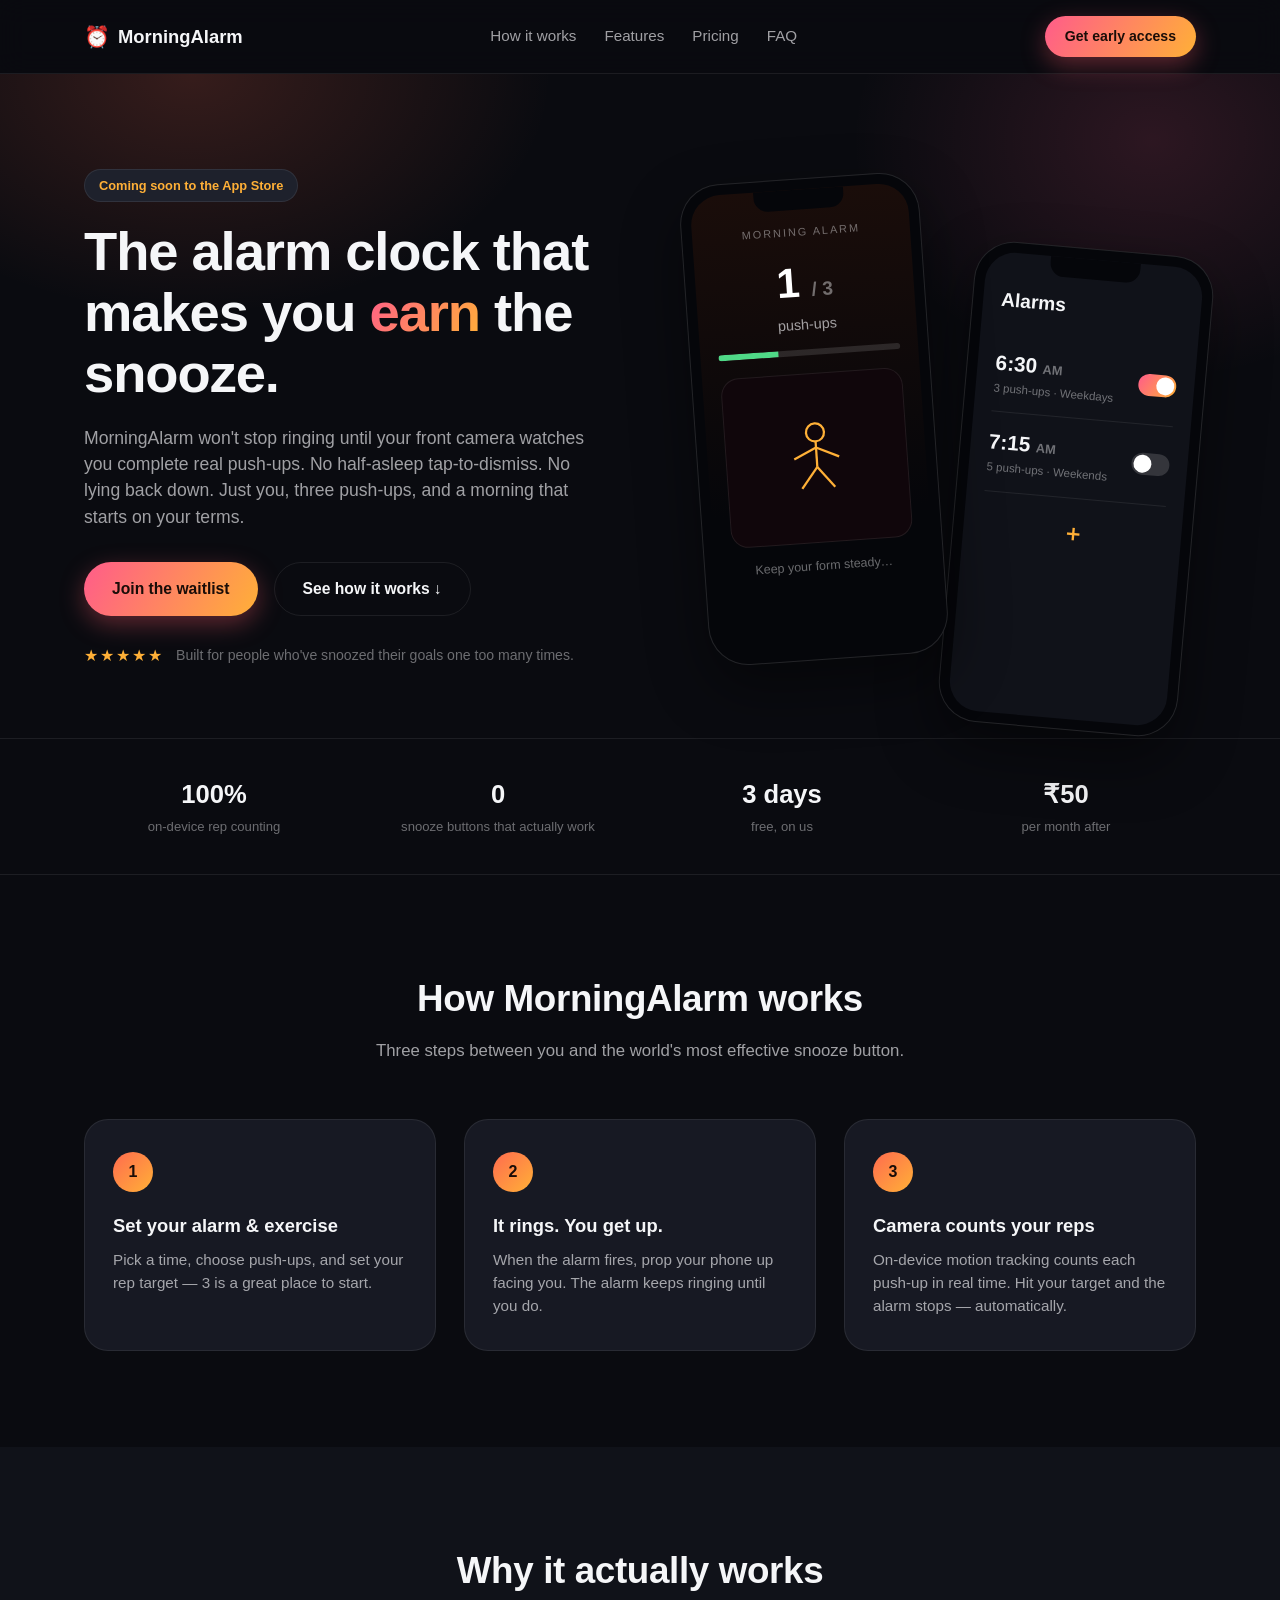
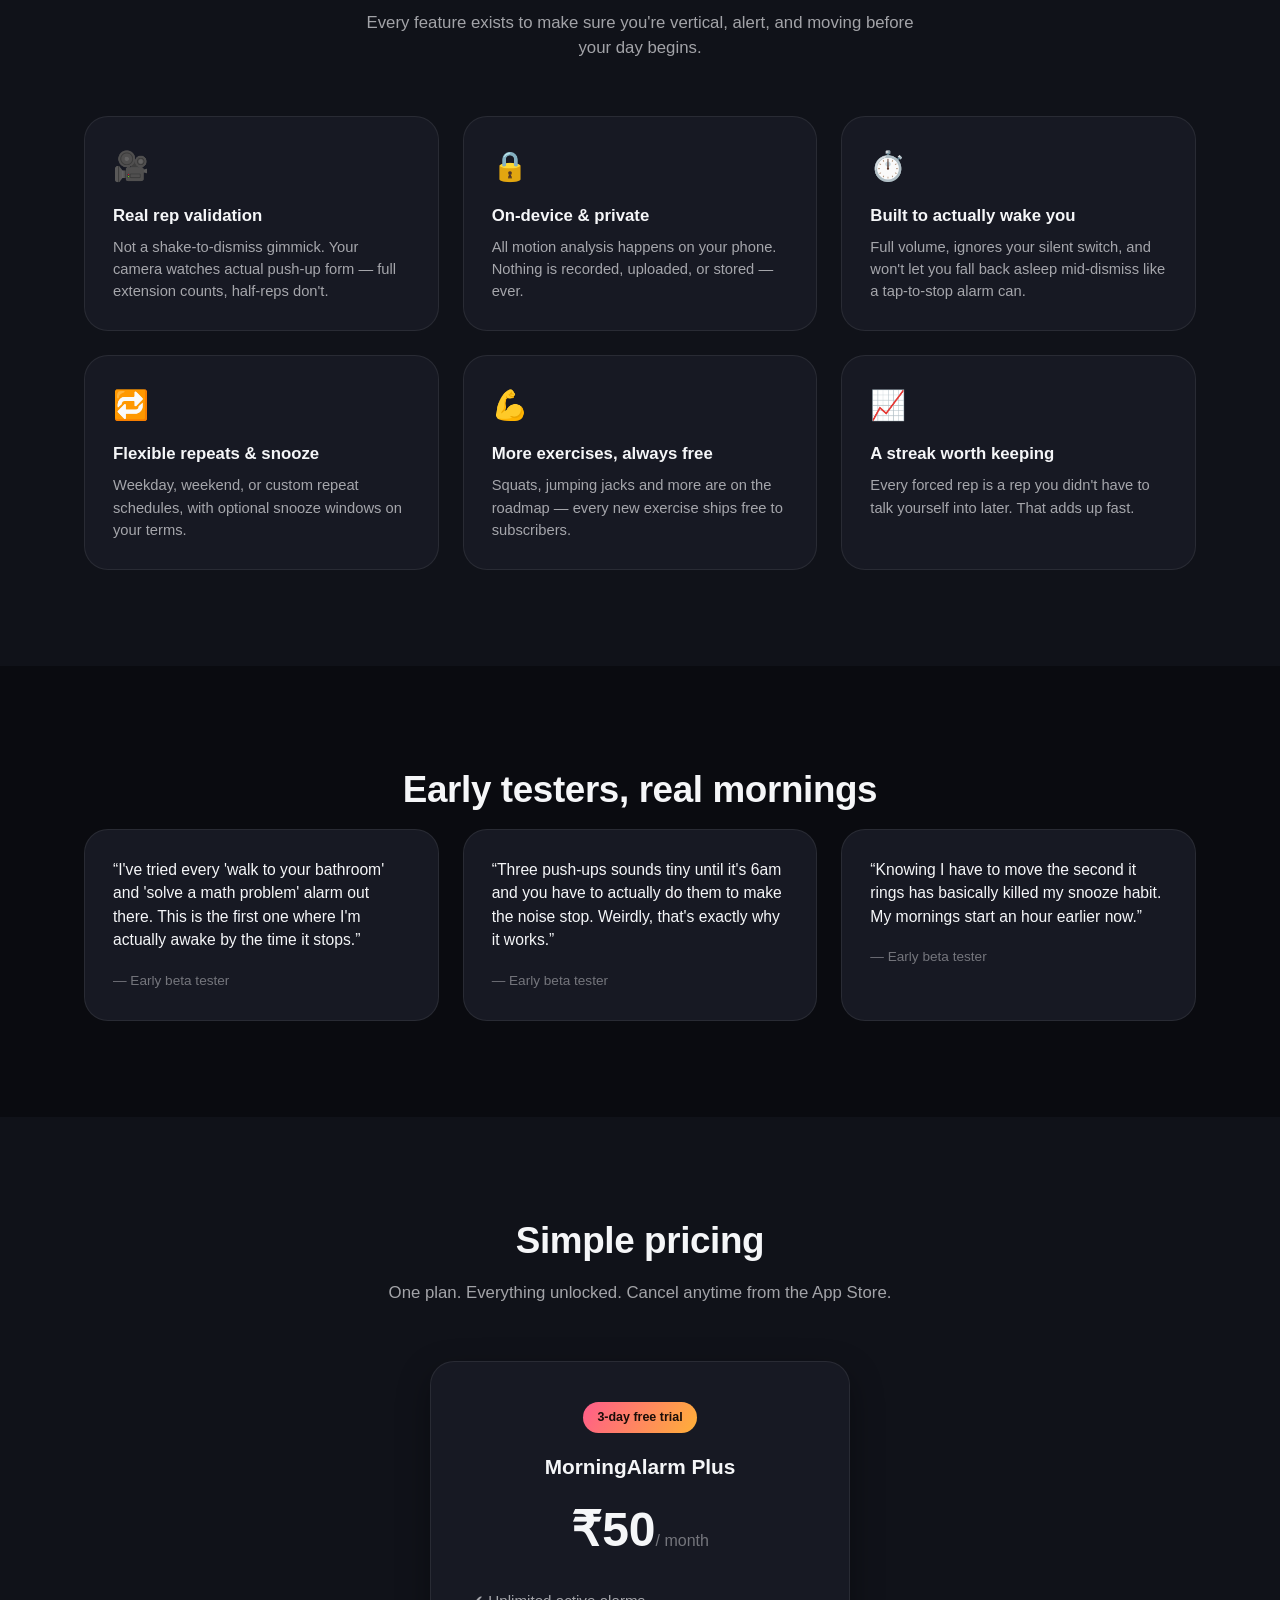
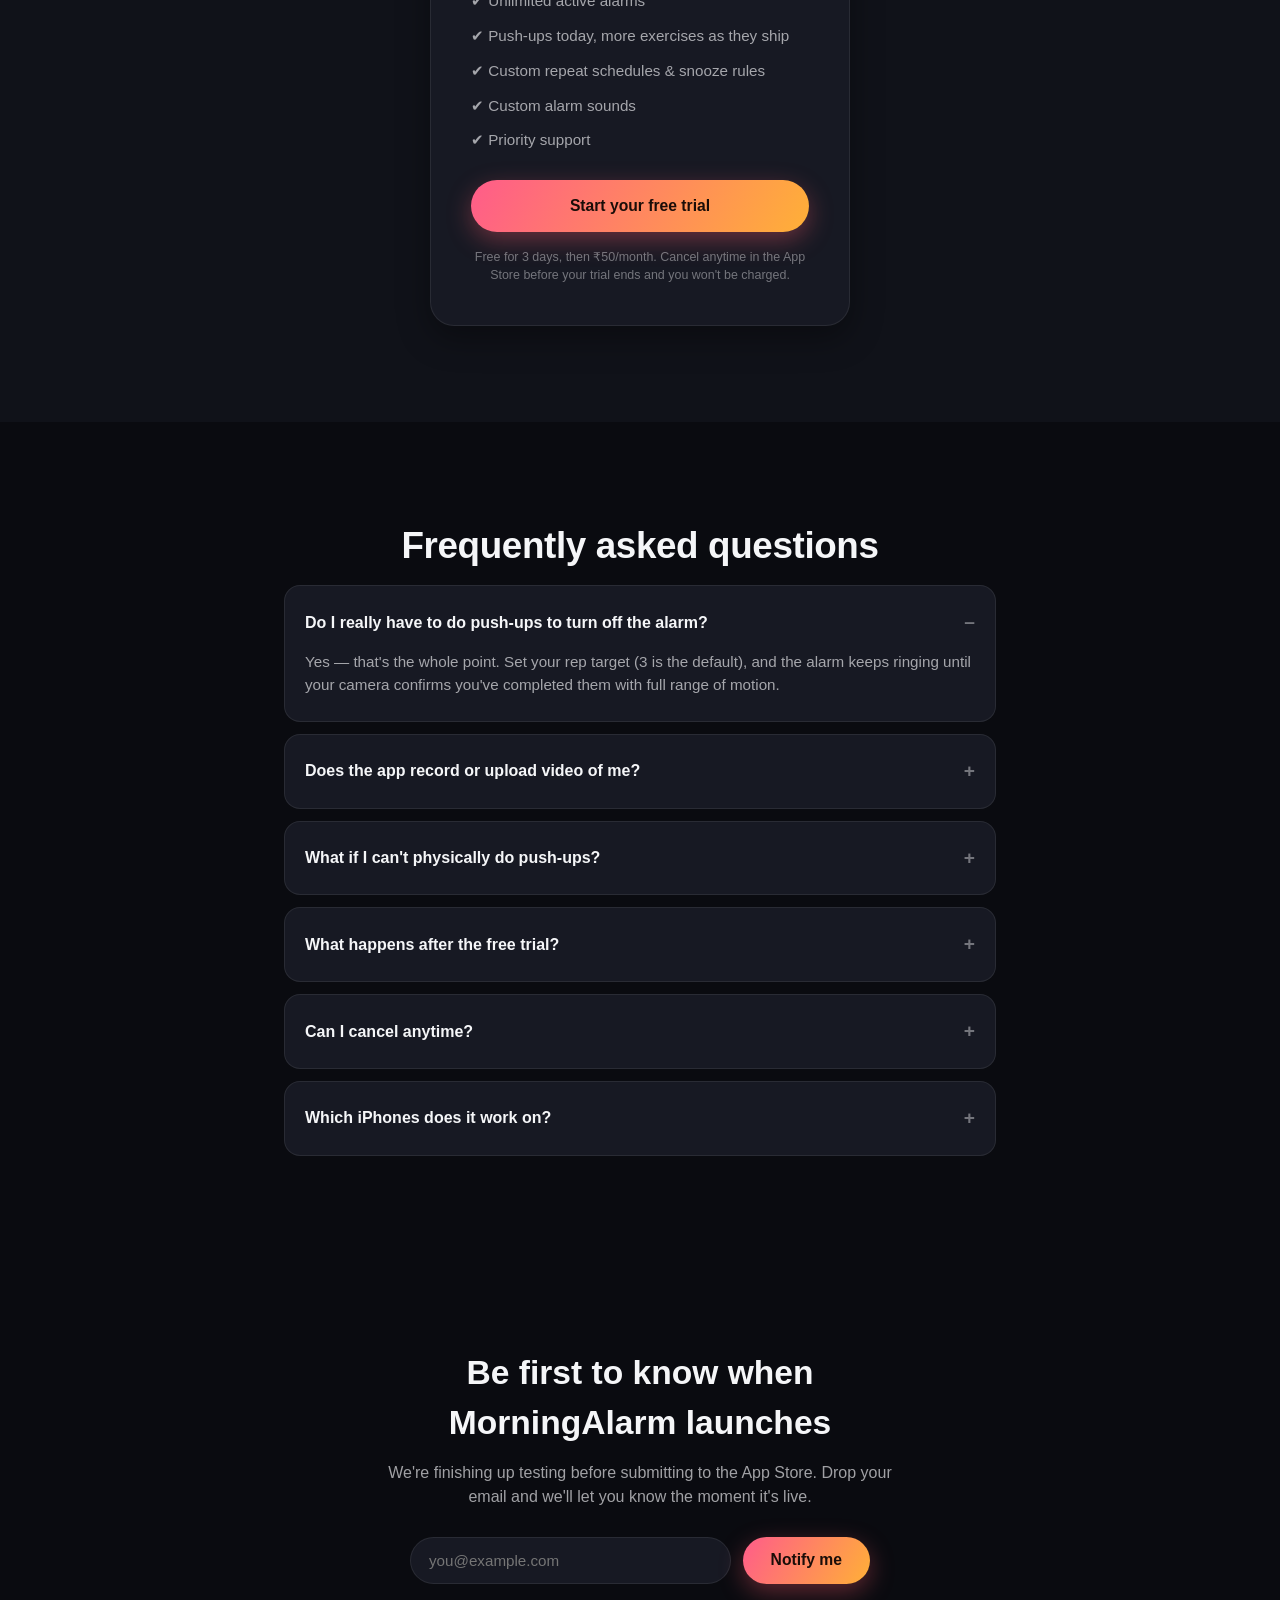
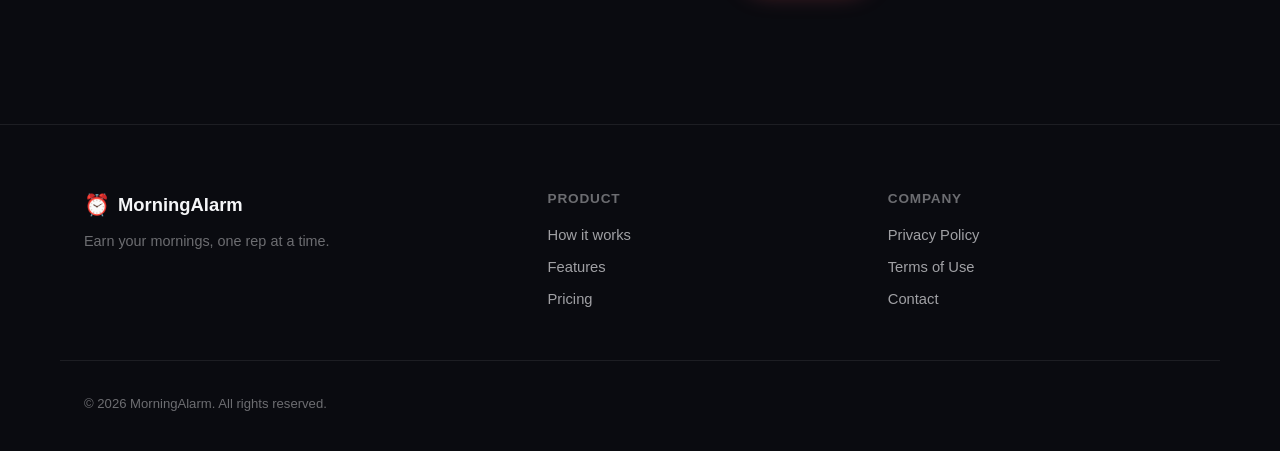
==== website/index.html @ bc1ea46a "Add MorningAlarm iOS app and marketing website - SwiftUI iOS app (XcodeGen project) with on-device V" ====
<!doctype html>
<html lang="en">
<head>
<meta charset="UTF-8">
<meta name="viewport" content="width=device-width, initial-scale=1.0">
<title>MorningAlarm — The alarm you have to earn the right to stop</title>
<meta name="description" content="MorningAlarm is the iOS alarm clock that only stops once your camera confirms you've done your push-ups. No more snoozing your goals away.">
<link rel="icon" href="data:image/svg+xml,<svg xmlns=%22http://www.w3.org/2000/svg%22 viewBox=%220 0 100 100%22><text y=%22.9em%22 font-size=%2290%22>⏰</text></svg>">
<link rel="stylesheet" href="css/style.css">
</head>
<body>

<header class="site-header">
  <div class="container nav">
    <a class="brand" href="#top">
      <span class="brand-mark">⏰</span> MorningAlarm
    </a>
    <nav class="nav-links" id="navLinks">
      <a href="#how-it-works">How it works</a>
      <a href="#features">Features</a>
      <a href="#pricing">Pricing</a>
      <a href="#faq">FAQ</a>
    </nav>
    <a class="btn btn-primary btn-small" href="#waitlist">Get early access</a>
    <button class="nav-toggle" id="navToggle" aria-label="Toggle menu">☰</button>
  </div>
</header>

<main id="top">

  <!-- HERO -->
  <section class="hero">
    <div class="container hero-grid">
      <div class="hero-copy">
        <span class="eyebrow">Coming soon to the App Store</span>
        <h1>The alarm clock that makes you <span class="text-gradient">earn</span> the snooze.</h1>
        <p class="lede">
          MorningAlarm won't stop ringing until your front camera watches you
          complete real push-ups. No half-asleep tap-to-dismiss. No lying
          back down. Just you, three push-ups, and a morning that starts on
          your terms.
        </p>
        <div class="hero-actions">
          <a href="#waitlist" class="btn btn-primary">Join the waitlist</a>
          <a href="#how-it-works" class="btn btn-ghost">See how it works ↓</a>
        </div>
        <div class="hero-trust">
          <div class="stars">★★★★★</div>
          <p>Built for people who've snoozed their goals one too many times.</p>
        </div>
      </div>

      <div class="hero-visual">
        <div class="phone-mock phone-ring">
          <div class="phone-notch"></div>
          <div class="phone-screen phone-screen-ring">
            <p class="ring-label">MORNING ALARM</p>
            <p class="ring-count">1 <span>/ 3</span></p>
            <p class="ring-sub">push-ups</p>
            <div class="ring-progress"><span style="width:33%"></span></div>
            <div class="ring-camera">
              <svg viewBox="0 0 120 120" class="pose-figure">
                <circle cx="60" cy="26" r="12" fill="none" stroke="currentColor" stroke-width="3"/>
                <line x1="60" y1="38" x2="60" y2="72" stroke="currentColor" stroke-width="3"/>
                <line x1="60" y1="46" x2="30" y2="60" stroke="currentColor" stroke-width="3"/>
                <line x1="60" y1="46" x2="90" y2="60" stroke="currentColor" stroke-width="3"/>
                <line x1="60" y1="72" x2="38" y2="100" stroke="currentColor" stroke-width="3"/>
                <line x1="60" y1="72" x2="82" y2="100" stroke="currentColor" stroke-width="3"/>
              </svg>
            </div>
            <p class="ring-hint">Keep your form steady…</p>
          </div>
        </div>
        <div class="phone-mock phone-list">
          <div class="phone-notch"></div>
          <div class="phone-screen phone-screen-list">
            <p class="list-title">Alarms</p>
            <div class="list-row">
              <div><span class="time">6:30 <em>AM</em></span><span class="sub">3 push-ups · Weekdays</span></div>
              <span class="toggle on"></span>
            </div>
            <div class="list-row">
              <div><span class="time">7:15 <em>AM</em></span><span class="sub">5 push-ups · Weekends</span></div>
              <span class="toggle"></span>
            </div>
            <div class="list-add">＋</div>
          </div>
        </div>
      </div>
    </div>
  </section>

  <!-- LOGOS / SOCIAL PROOF STRIP -->
  <section class="strip">
    <div class="container strip-grid">
      <div><strong>100%</strong><span>on-device rep counting</span></div>
      <div><strong>0</strong><span>snooze buttons that actually work</span></div>
      <div><strong>3 days</strong><span>free, on us</span></div>
      <div><strong>₹50</strong><span>per month after</span></div>
    </div>
  </section>

  <!-- HOW IT WORKS -->
  <section id="how-it-works" class="section">
    <div class="container">
      <h2 class="section-title">How MorningAlarm works</h2>
      <p class="section-sub">Three steps between you and the world's most effective snooze button.</p>
      <div class="steps">
        <div class="step">
          <div class="step-num">1</div>
          <h3>Set your alarm & exercise</h3>
          <p>Pick a time, choose push-ups, and set your rep target — 3 is a great place to start.</p>
        </div>
        <div class="step">
          <div class="step-num">2</div>
          <h3>It rings. You get up.</h3>
          <p>When the alarm fires, prop your phone up facing you. The alarm keeps ringing until you do.</p>
        </div>
        <div class="step">
          <div class="step-num">3</div>
          <h3>Camera counts your reps</h3>
          <p>On-device motion tracking counts each push-up in real time. Hit your target and the alarm stops — automatically.</p>
        </div>
      </div>
    </div>
  </section>

  <!-- FEATURES / BENEFITS -->
  <section id="features" class="section section-alt">
    <div class="container">
      <h2 class="section-title">Why it actually works</h2>
      <p class="section-sub">Every feature exists to make sure you're vertical, alert, and moving before your day begins.</p>
      <div class="feature-grid">
        <div class="feature-card">
          <div class="feature-icon">🎥</div>
          <h3>Real rep validation</h3>
          <p>Not a shake-to-dismiss gimmick. Your camera watches actual push-up form — full extension counts, half-reps don't.</p>
        </div>
        <div class="feature-card">
          <div class="feature-icon">🔒</div>
          <h3>On-device & private</h3>
          <p>All motion analysis happens on your phone. Nothing is recorded, uploaded, or stored — ever.</p>
        </div>
        <div class="feature-card">
          <div class="feature-icon">⏱️</div>
          <h3>Built to actually wake you</h3>
          <p>Full volume, ignores your silent switch, and won't let you fall back asleep mid-dismiss like a tap-to-stop alarm can.</p>
        </div>
        <div class="feature-card">
          <div class="feature-icon">🔁</div>
          <h3>Flexible repeats & snooze</h3>
          <p>Weekday, weekend, or custom repeat schedules, with optional snooze windows on your terms.</p>
        </div>
        <div class="feature-card">
          <div class="feature-icon">💪</div>
          <h3>More exercises, always free</h3>
          <p>Squats, jumping jacks and more are on the roadmap — every new exercise ships free to subscribers.</p>
        </div>
        <div class="feature-card">
          <div class="feature-icon">📈</div>
          <h3>A streak worth keeping</h3>
          <p>Every forced rep is a rep you didn't have to talk yourself into later. That adds up fast.</p>
        </div>
      </div>
    </div>
  </section>

  <!-- TESTIMONIALS -->
  <section class="section">
    <div class="container">
      <h2 class="section-title">Early testers, real mornings</h2>
      <div class="testimonial-grid">
        <blockquote class="testimonial">
          <p>“I've tried every 'walk to your bathroom' and 'solve a math problem' alarm out there. This is the first one where I'm actually awake by the time it stops.”</p>
          <cite>— Early beta tester</cite>
        </blockquote>
        <blockquote class="testimonial">
          <p>“Three push-ups sounds tiny until it's 6am and you have to actually do them to make the noise stop. Weirdly, that's exactly why it works.”</p>
          <cite>— Early beta tester</cite>
        </blockquote>
        <blockquote class="testimonial">
          <p>“Knowing I have to move the second it rings has basically killed my snooze habit. My mornings start an hour earlier now.”</p>
          <cite>— Early beta tester</cite>
        </blockquote>
      </div>
    </div>
  </section>

  <!-- PRICING -->
  <section id="pricing" class="section section-alt">
    <div class="container">
      <h2 class="section-title">Simple pricing</h2>
      <p class="section-sub">One plan. Everything unlocked. Cancel anytime from the App Store.</p>
      <div class="pricing-card">
        <div class="pricing-badge">3-day free trial</div>
        <h3>MorningAlarm Plus</h3>
        <p class="price"><span class="price-amount">₹50</span><span class="price-period">/ month</span></p>
        <ul class="pricing-features">
          <li>✔ Unlimited active alarms</li>
          <li>✔ Push-ups today, more exercises as they ship</li>
          <li>✔ Custom repeat schedules & snooze rules</li>
          <li>✔ Custom alarm sounds</li>
          <li>✔ Priority support</li>
        </ul>
        <a href="#waitlist" class="btn btn-primary btn-block">Start your free trial</a>
        <p class="pricing-fine">Free for 3 days, then ₹50/month. Cancel anytime in the App Store before your trial ends and you won't be charged.</p>
      </div>
    </div>
  </section>

  <!-- FAQ -->
  <section id="faq" class="section">
    <div class="container container-narrow">
      <h2 class="section-title">Frequently asked questions</h2>
      <div class="faq-list">
        <details class="faq-item" open>
          <summary>Do I really have to do push-ups to turn off the alarm?</summary>
          <p>Yes — that's the whole point. Set your rep target (3 is the default), and the alarm keeps ringing until your camera confirms you've completed them with full range of motion.</p>
        </details>
        <details class="faq-item">
          <summary>Does the app record or upload video of me?</summary>
          <p>No. All pose detection runs entirely on your device using Apple's Vision framework. No video or images ever leave your phone.</p>
        </details>
        <details class="faq-item">
          <summary>What if I can't physically do push-ups?</summary>
          <p>We're actively building additional exercise types (squats, jumping jacks, and more) so everyone can find a movement that works for them. Push-ups ship first.</p>
        </details>
        <details class="faq-item">
          <summary>What happens after the free trial?</summary>
          <p>After 3 days, your subscription renews automatically at ₹50/month unless you cancel first in the App Store's subscription settings. You're never charged during the trial itself.</p>
        </details>
        <details class="faq-item">
          <summary>Can I cancel anytime?</summary>
          <p>Yes. Subscriptions are billed and managed entirely through Apple — cancel anytime from Settings → your name → Subscriptions on your iPhone.</p>
        </details>
        <details class="faq-item">
          <summary>Which iPhones does it work on?</summary>
          <p>Any iPhone running iOS 17 or later with a front-facing camera.</p>
        </details>
      </div>
    </div>
  </section>

  <!-- WAITLIST / CTA -->
  <section id="waitlist" class="section cta-section">
    <div class="container cta-inner">
      <h2>Be first to know when MorningAlarm launches</h2>
      <p>We're finishing up testing before submitting to the App Store. Drop your email and we'll let you know the moment it's live.</p>
      <form class="waitlist-form" id="waitlistForm">
        <input type="email" required placeholder="you@example.com" aria-label="Email address">
        <button type="submit" class="btn btn-primary">Notify me</button>
      </form>
      <p class="waitlist-note" id="waitlistNote"></p>
    </div>
  </section>

</main>

<footer class="site-footer">
  <div class="container footer-grid">
    <div>
      <a class="brand" href="#top"><span class="brand-mark">⏰</span> MorningAlarm</a>
      <p class="footer-tagline">Earn your mornings, one rep at a time.</p>
    </div>
    <div class="footer-links">
      <h4>Product</h4>
      <a href="#how-it-works">How it works</a>
      <a href="#features">Features</a>
      <a href="#pricing">Pricing</a>
    </div>
    <div class="footer-links">
      <h4>Company</h4>
      <a href="privacy.html">Privacy Policy</a>
      <a href="terms.html">Terms of Use</a>
      <a href="mailto:support@morningalarm.app">Contact</a>
    </div>
  </div>
  <div class="container footer-bottom">
    <p>&copy; 2026 MorningAlarm. All rights reserved.</p>
  </div>
</footer>

<script src="js/main.js"></script>
</body>
</html>
---- website/css/style.css ----
/* ========================================================================
   MorningAlarm marketing site
   Single committed dark theme (matches the in-app brand), rhythm created by
   alternating section backgrounds rather than light/dark switching.
   ======================================================================== */

:root {
  --bg: #0a0b10;
  --bg-alt: #101219;
  --surface: #171923;
  --surface-2: #1e212c;
  --border: rgba(255, 255, 255, 0.08);
  --text: #f5f6f8;
  --text-muted: rgba(245, 246, 248, 0.64);
  --text-faint: rgba(245, 246, 248, 0.42);

  --accent-1: #ff6b4f;
  --accent-2: #ffb037;
  --accent-3: #ff5c8a;
  --success: #4fd987;

  --gradient-energy: linear-gradient(120deg, var(--accent-3), var(--accent-2));
  --gradient-sunrise: linear-gradient(135deg, var(--accent-1), var(--accent-2));

  --radius-lg: 24px;
  --radius-md: 16px;
  --radius-sm: 10px;

  --shadow-lg: 0 24px 60px rgba(0, 0, 0, 0.45);
  --shadow-md: 0 12px 32px rgba(0, 0, 0, 0.35);

  --max-width: 1160px;
}

* { box-sizing: border-box; }
html { scroll-behavior: smooth; }

body {
  margin: 0;
  background: var(--bg);
  color: var(--text);
  font-family: -apple-system, BlinkMacSystemFont, "Segoe UI", Roboto, Helvetica, Arial, sans-serif;
  line-height: 1.5;
  -webkit-font-smoothing: antialiased;
}

img, svg { max-width: 100%; display: block; }

a { color: inherit; text-decoration: none; }

.container {
  max-width: var(--max-width);
  margin: 0 auto;
  padding: 0 24px;
}

.container-narrow { max-width: 760px; }

.text-gradient {
  background: var(--gradient-energy);
  -webkit-background-clip: text;
  background-clip: text;
  color: transparent;
}

/* ---------- Buttons ---------- */
.btn {
  display: inline-flex;
  align-items: center;
  justify-content: center;
  gap: 8px;
  padding: 14px 28px;
  border-radius: 999px;
  font-weight: 600;
  font-size: 0.98rem;
  border: none;
  cursor: pointer;
  transition: transform 0.15s ease, box-shadow 0.15s ease, opacity 0.15s ease;
  white-space: nowrap;
}
.btn:active { transform: scale(0.97); }

.btn-primary {
  background: var(--gradient-energy);
  color: #1a0d08;
  box-shadow: 0 8px 24px rgba(255, 91, 110, 0.35);
}
.btn-primary:hover { box-shadow: 0 10px 30px rgba(255, 91, 110, 0.5); }

.btn-ghost {
  background: transparent;
  color: var(--text);
  border: 1px solid var(--border);
}
.btn-ghost:hover { border-color: rgba(255, 255, 255, 0.25); }

.btn-small { padding: 10px 20px; font-size: 0.88rem; }
.btn-block { width: 100%; }

/* ---------- Header ---------- */
.site-header {
  position: sticky;
  top: 0;
  z-index: 50;
  backdrop-filter: blur(14px);
  background: rgba(10, 11, 16, 0.72);
  border-bottom: 1px solid var(--border);
}

.nav {
  position: relative;
  display: flex;
  align-items: center;
  gap: 24px;
  padding: 16px 24px;
}

.brand {
  display: flex;
  align-items: center;
  gap: 8px;
  font-weight: 800;
  font-size: 1.15rem;
  margin-right: auto;
}
.brand-mark { font-size: 1.3rem; }

.nav-links {
  display: flex;
  gap: 28px;
  margin-right: auto;
}
.nav-links a { color: var(--text-muted); font-size: 0.95rem; font-weight: 500; }
.nav-links a:hover { color: var(--text); }

.nav-toggle {
  display: none;
  background: none;
  border: none;
  color: var(--text);
  font-size: 1.4rem;
  cursor: pointer;
}

/* ---------- Hero ---------- */
.hero {
  padding: 84px 0 60px;
  background:
    radial-gradient(600px 400px at 15% 0%, rgba(255, 107, 79, 0.18), transparent 60%),
    radial-gradient(500px 400px at 90% 10%, rgba(255, 92, 138, 0.14), transparent 60%);
}

.hero-grid {
  display: grid;
  grid-template-columns: 1.05fr 0.95fr;
  gap: 56px;
  align-items: center;
}

.eyebrow {
  display: inline-block;
  padding: 6px 14px;
  border-radius: 999px;
  background: var(--surface-2);
  border: 1px solid var(--border);
  font-size: 0.8rem;
  font-weight: 600;
  color: var(--accent-2);
  margin-bottom: 20px;
}

.hero h1 {
  font-size: clamp(2.2rem, 4.4vw, 3.4rem);
  line-height: 1.12;
  margin: 0 0 20px;
  letter-spacing: -0.02em;
}

.lede {
  font-size: 1.1rem;
  color: var(--text-muted);
  max-width: 52ch;
  margin: 0 0 32px;
}

.hero-actions { display: flex; gap: 16px; flex-wrap: wrap; margin-bottom: 28px; }

.hero-trust { display: flex; align-items: center; gap: 12px; }
.stars { color: var(--accent-2); letter-spacing: 2px; }
.hero-trust p { margin: 0; color: var(--text-faint); font-size: 0.88rem; }

/* Phone mockups */
.hero-visual {
  position: relative;
  height: 520px;
}

.phone-mock {
  position: absolute;
  width: 240px;
  border-radius: 40px;
  padding: 10px;
  background: #05060a;
  border: 1px solid rgba(255, 255, 255, 0.12);
  box-shadow: var(--shadow-lg);
}

.phone-notch {
  position: absolute;
  top: 10px;
  left: 50%;
  transform: translateX(-50%);
  width: 90px;
  height: 20px;
  background: #05060a;
  border-radius: 0 0 14px 14px;
  z-index: 2;
}

.phone-screen {
  width: 100%;
  height: 100%;
  border-radius: 30px;
  overflow: hidden;
  padding: 34px 18px 18px;
  min-height: 460px;
}

.phone-ring {
  top: 20px;
  left: 0;
  z-index: 2;
  transform: rotate(-4deg);
}
.phone-screen-ring {
  background: linear-gradient(180deg, #1a0d0a, #05060a 70%);
  text-align: center;
  color: #fff;
}
.ring-label { font-size: 0.68rem; letter-spacing: 2px; color: var(--text-faint); margin: 0 0 12px; }
.ring-count { font-size: 2.6rem; font-weight: 800; margin: 0; }
.ring-count span { font-size: 1.2rem; color: var(--text-faint); font-weight: 600; }
.ring-sub { margin: 0 0 14px; color: var(--text-muted); font-size: 0.9rem; }
.ring-progress {
  height: 6px;
  border-radius: 999px;
  background: rgba(255, 255, 255, 0.12);
  overflow: hidden;
  margin-bottom: 18px;
}
.ring-progress span { display: block; height: 100%; background: var(--success); }
.ring-camera {
  background: #10060b;
  border-radius: 18px;
  height: 170px;
  display: flex;
  align-items: center;
  justify-content: center;
  margin-bottom: 14px;
  border: 1px solid rgba(255, 255, 255, 0.08);
}
.pose-figure { width: 90px; height: 90px; color: var(--accent-2); }
.ring-hint { font-size: 0.78rem; color: var(--text-faint); margin: 0; }

.phone-list {
  top: 90px;
  right: 0;
  z-index: 1;
  transform: rotate(5deg);
}
.phone-screen-list { background: var(--bg-alt); }
.list-title { font-weight: 800; font-size: 1.2rem; margin: 0 0 18px; color: var(--text); }
.list-row {
  display: flex;
  align-items: center;
  justify-content: space-between;
  padding: 14px 0;
  border-bottom: 1px solid var(--border);
}
.list-row .time { font-size: 1.3rem; font-weight: 700; display: block; color: var(--text); }
.list-row .time em { font-style: normal; font-size: 0.8rem; color: var(--text-faint); }
.list-row .sub { font-size: 0.72rem; color: var(--text-faint); display: block; margin-top: 2px; }
.toggle {
  width: 38px;
  height: 22px;
  border-radius: 999px;
  background: rgba(255, 255, 255, 0.15);
  position: relative;
  flex-shrink: 0;
}
.toggle::after {
  content: "";
  position: absolute;
  top: 2px; left: 2px;
  width: 18px; height: 18px;
  border-radius: 50%;
  background: #fff;
}
.toggle.on { background: var(--gradient-energy); }
.toggle.on::after { left: auto; right: 2px; }
.list-add {
  margin-top: 18px;
  text-align: center;
  color: var(--accent-2);
  font-size: 1.4rem;
  font-weight: 700;
}

/* ---------- Strip ---------- */
.strip { padding: 36px 0; border-top: 1px solid var(--border); border-bottom: 1px solid var(--border); }
.strip-grid {
  display: grid;
  grid-template-columns: repeat(4, 1fr);
  gap: 24px;
  text-align: center;
}
.strip-grid strong { display: block; font-size: 1.6rem; color: var(--text); }
.strip-grid span { font-size: 0.82rem; color: var(--text-faint); }

/* ---------- Sections ---------- */
.section { padding: 96px 0; }
.section-alt { background: var(--bg-alt); }

.section-title {
  font-size: clamp(1.7rem, 3vw, 2.3rem);
  text-align: center;
  margin: 0 0 12px;
  letter-spacing: -0.01em;
}
.section-sub {
  text-align: center;
  color: var(--text-muted);
  max-width: 60ch;
  margin: 0 auto 56px;
  font-size: 1.05rem;
}

/* Steps */
.steps {
  display: grid;
  grid-template-columns: repeat(3, 1fr);
  gap: 28px;
}
.step {
  background: var(--surface);
  border: 1px solid var(--border);
  border-radius: var(--radius-lg);
  padding: 32px 28px;
}
.step-num {
  width: 40px; height: 40px;
  border-radius: 50%;
  background: var(--gradient-sunrise);
  color: #1a0d08;
  display: flex; align-items: center; justify-content: center;
  font-weight: 800;
  margin-bottom: 20px;
}
.step h3 { margin: 0 0 10px; font-size: 1.15rem; }
.step p { margin: 0; color: var(--text-muted); font-size: 0.95rem; }

/* Feature grid */
.feature-grid {
  display: grid;
  grid-template-columns: repeat(3, 1fr);
  gap: 24px;
}
.feature-card {
  background: var(--surface);
  border: 1px solid var(--border);
  border-radius: var(--radius-lg);
  padding: 28px;
  transition: transform 0.2s ease, border-color 0.2s ease;
}
.feature-card:hover { transform: translateY(-4px); border-color: rgba(255,255,255,0.18); }
.feature-icon { font-size: 1.8rem; margin-bottom: 14px; }
.feature-card h3 { margin: 0 0 8px; font-size: 1.05rem; }
.feature-card p { margin: 0; color: var(--text-muted); font-size: 0.92rem; }

/* Testimonials */
.testimonial-grid {
  display: grid;
  grid-template-columns: repeat(3, 1fr);
  gap: 24px;
}
.testimonial {
  background: var(--surface);
  border: 1px solid var(--border);
  border-radius: var(--radius-lg);
  padding: 28px;
  margin: 0;
}
.testimonial p { margin: 0 0 16px; font-size: 0.98rem; color: var(--text); }
.testimonial cite { font-style: normal; color: var(--text-faint); font-size: 0.85rem; }

/* Pricing */
.pricing-card {
  max-width: 420px;
  margin: 0 auto;
  background: var(--surface);
  border: 1px solid var(--border);
  border-radius: var(--radius-lg);
  padding: 40px;
  text-align: center;
  box-shadow: var(--shadow-md);
  position: relative;
}
.pricing-badge {
  display: inline-block;
  background: var(--gradient-energy);
  color: #1a0d08;
  font-weight: 700;
  font-size: 0.78rem;
  padding: 6px 14px;
  border-radius: 999px;
  margin-bottom: 18px;
}
.pricing-card h3 { margin: 0 0 12px; font-size: 1.3rem; }
.price { margin: 0 0 24px; }
.price-amount { font-size: 3rem; font-weight: 800; }
.price-period { color: var(--text-faint); font-size: 1rem; }
.pricing-features {
  list-style: none;
  padding: 0;
  margin: 0 0 28px;
  text-align: left;
  display: flex;
  flex-direction: column;
  gap: 12px;
  color: var(--text-muted);
  font-size: 0.95rem;
}
.pricing-fine { font-size: 0.78rem; color: var(--text-faint); margin: 16px 0 0; }

/* FAQ */
.faq-list { display: flex; flex-direction: column; gap: 12px; }
.faq-item {
  background: var(--surface);
  border: 1px solid var(--border);
  border-radius: var(--radius-md);
  padding: 8px 20px;
}
.faq-item summary {
  cursor: pointer;
  font-weight: 600;
  padding: 14px 0;
  list-style: none;
  display: flex;
  justify-content: space-between;
  align-items: center;
}
.faq-item summary::-webkit-details-marker { display: none; }
.faq-item summary::after {
  content: "+";
  font-size: 1.2rem;
  color: var(--text-faint);
  margin-left: 12px;
}
.faq-item[open] summary::after { content: "–"; }
.faq-item p { margin: 0 0 16px; color: var(--text-muted); font-size: 0.95rem; }

/* CTA / waitlist */
.cta-section { text-align: center; }
.cta-inner { max-width: 560px; }
.cta-inner h2 { font-size: clamp(1.6rem, 3vw, 2.1rem); margin: 0 0 12px; }
.cta-inner p { color: var(--text-muted); margin: 0 0 28px; }

.waitlist-form {
  display: flex;
  gap: 12px;
  max-width: 460px;
  margin: 0 auto;
}
.waitlist-form input {
  flex: 1;
  padding: 14px 18px;
  border-radius: 999px;
  border: 1px solid var(--border);
  background: var(--surface);
  color: var(--text);
  font-size: 0.95rem;
}
.waitlist-form input:focus { outline: 2px solid var(--accent-2); outline-offset: 2px; }
.waitlist-note { margin-top: 14px; font-size: 0.88rem; color: var(--success); min-height: 1.2em; }

/* ---------- Footer ---------- */
.site-footer { border-top: 1px solid var(--border); padding: 64px 0 24px; background: var(--bg); }
.footer-grid {
  display: grid;
  grid-template-columns: 1.4fr 1fr 1fr;
  gap: 32px;
  margin-bottom: 40px;
}
.footer-tagline { color: var(--text-faint); font-size: 0.9rem; margin-top: 10px; }
.footer-links h4 { margin: 0 0 14px; font-size: 0.85rem; color: var(--text-faint); text-transform: uppercase; letter-spacing: 0.06em; }
.footer-links a { display: block; color: var(--text-muted); font-size: 0.92rem; margin-bottom: 10px; }
.footer-links a:hover { color: var(--text); }
.footer-bottom {
  border-top: 1px solid var(--border);
  padding-top: 20px;
  font-size: 0.82rem;
  color: var(--text-faint);
}

/* ---------- Responsive ---------- */
@media (max-width: 920px) {
  .hero-grid { grid-template-columns: 1fr; }
  .hero-visual { height: 420px; margin-top: 20px; }
  .phone-mock { width: 200px; }
  .phone-screen { min-height: 380px; }
  .steps, .feature-grid, .testimonial-grid { grid-template-columns: 1fr; }
  .strip-grid { grid-template-columns: repeat(2, 1fr); }
  .footer-grid { grid-template-columns: 1fr; }
}

@media (max-width: 720px) {
  .nav-links { display: none; }
  .nav-toggle { display: block; }
  .btn-small { display: none; }
  .nav.open .nav-links {
    display: flex;
    flex-direction: column;
    position: absolute;
    top: 100%;
    left: 0;
    right: 0;
    background: var(--bg);
    padding: 20px 24px;
    border-bottom: 1px solid var(--border);
  }
  .waitlist-form { flex-direction: column; }
}
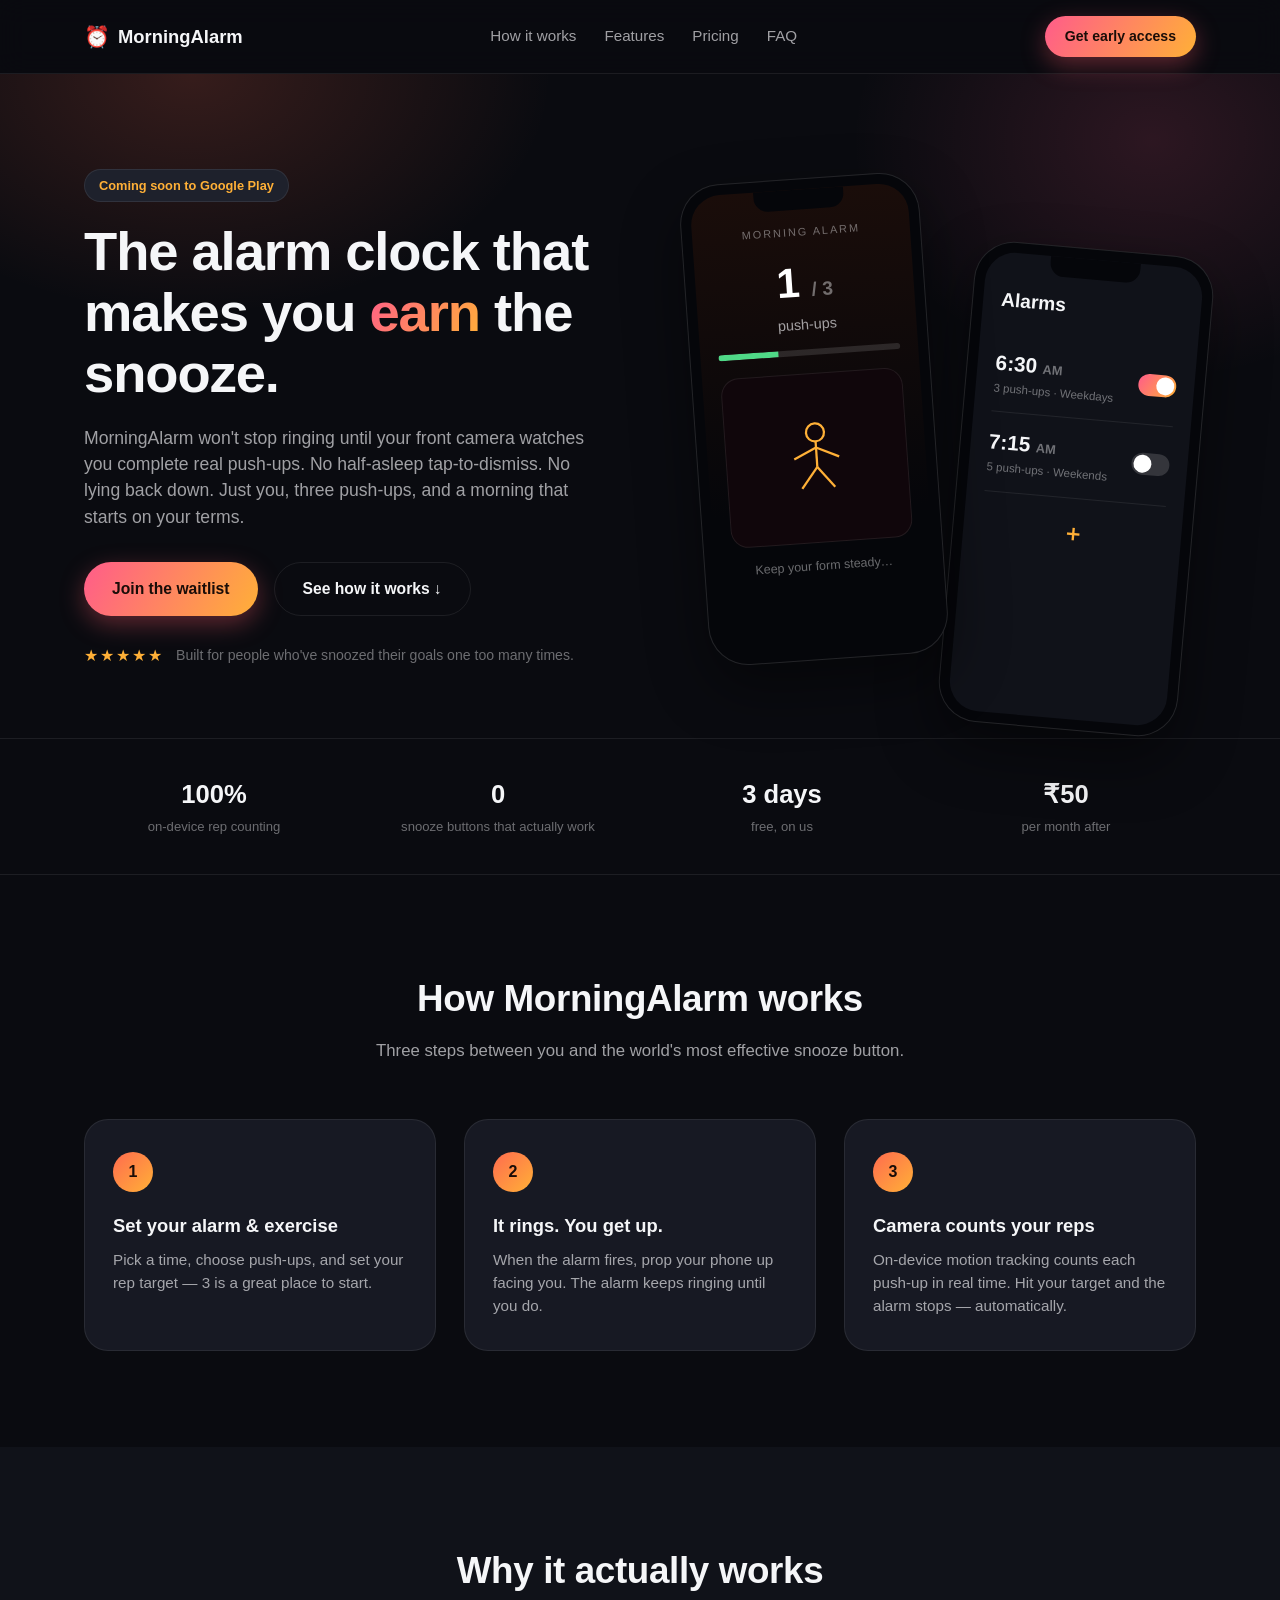
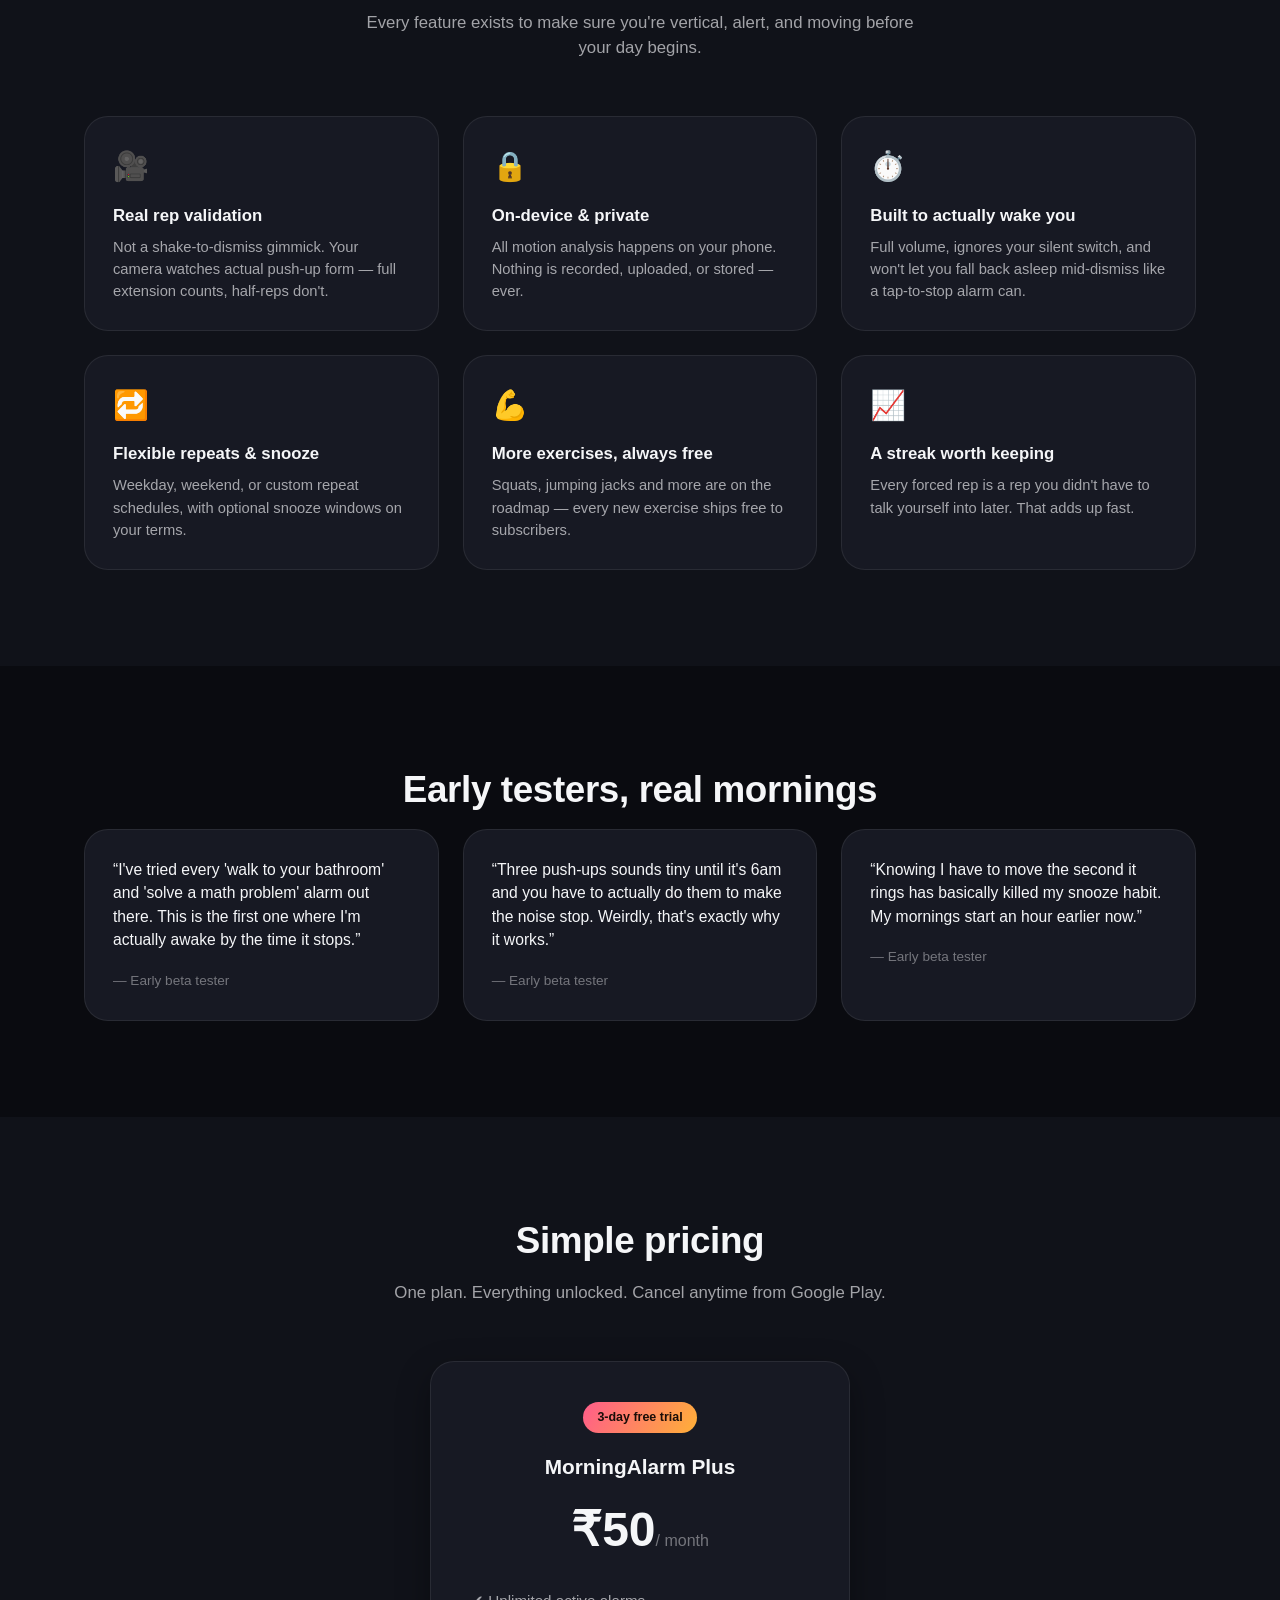
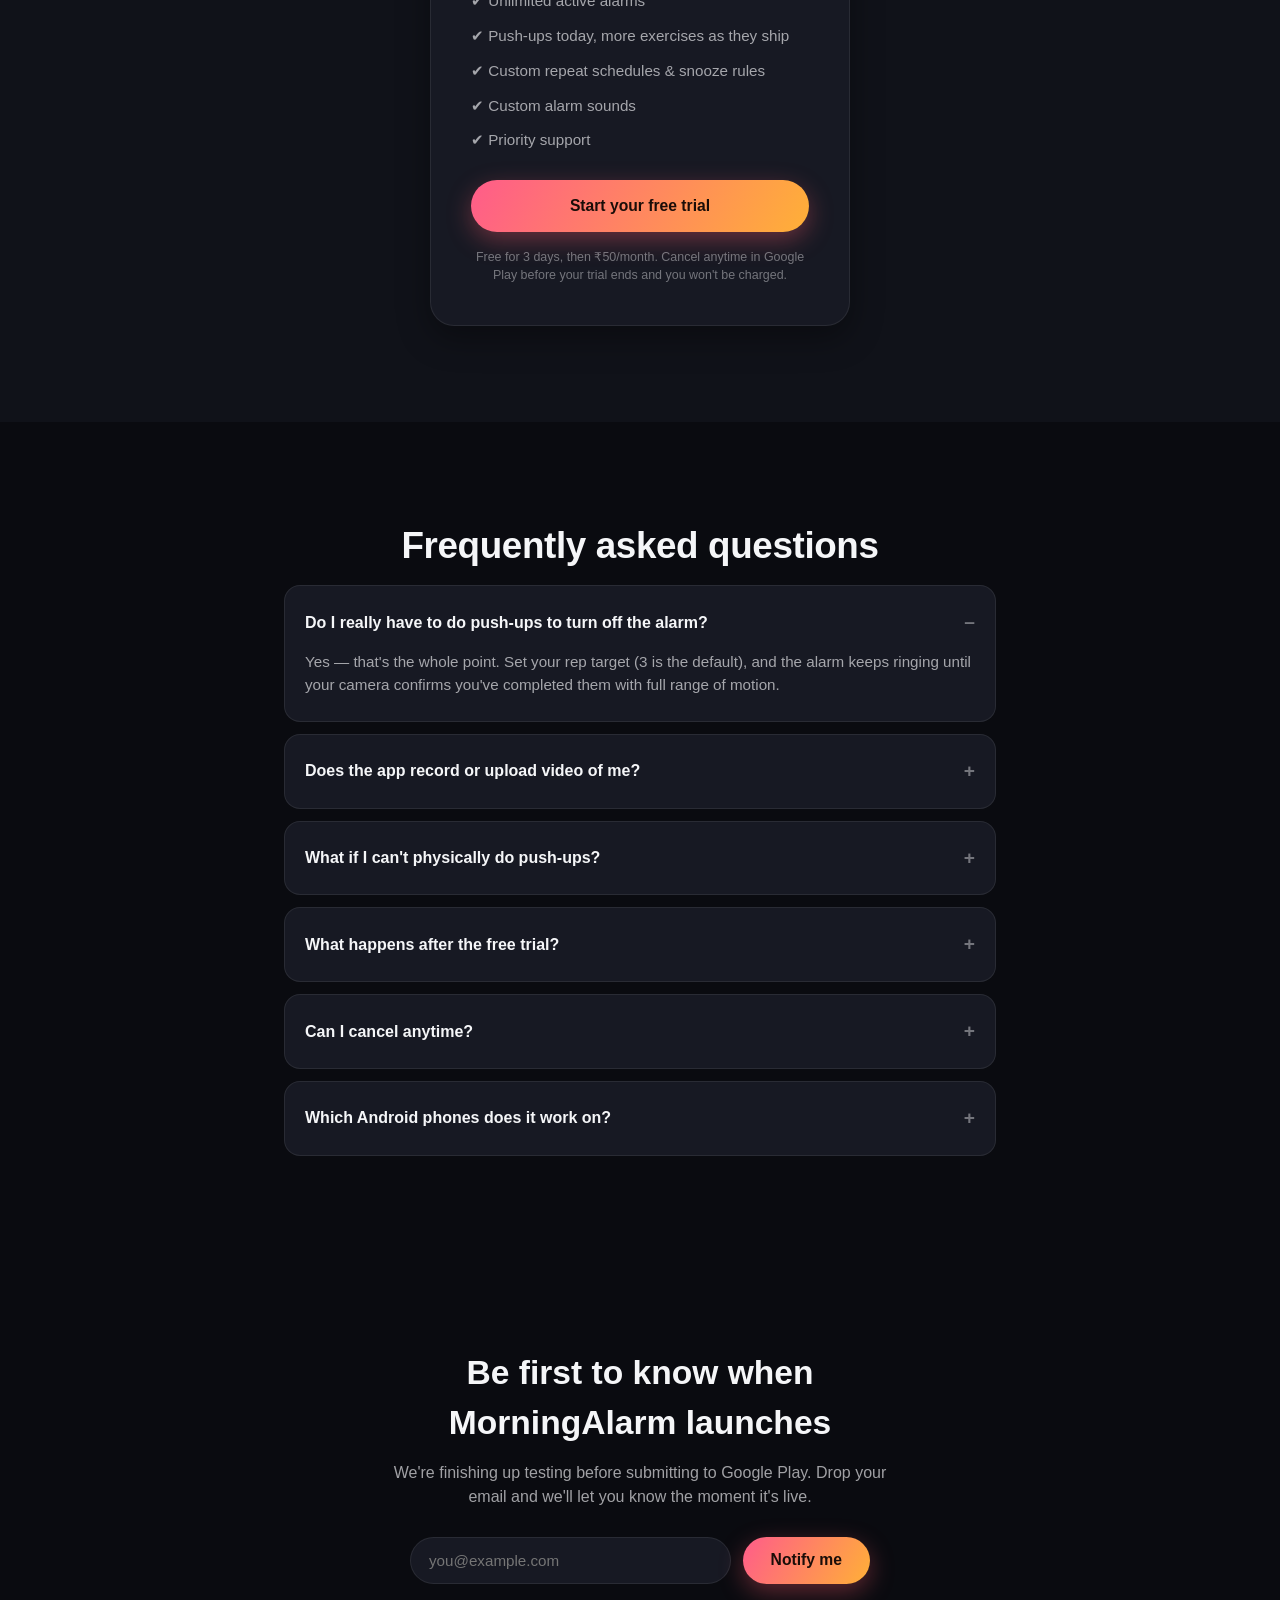
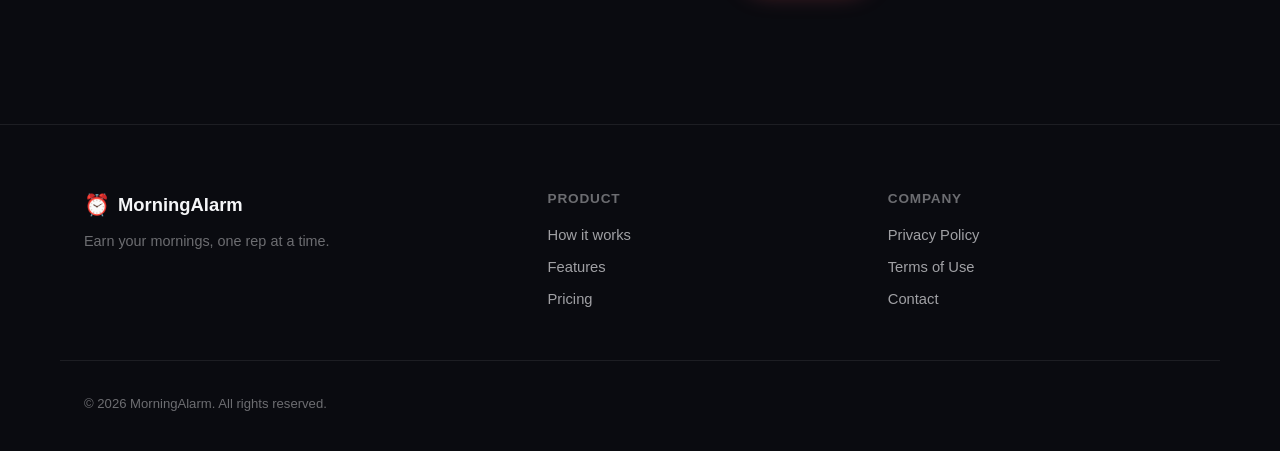
==== commit dd0e947b: "Replace iOS app with a native Android app Pivoting off iOS due to its Mac/Xcode/Apple-developer-acco" ====
--- a/website/index.html
+++ b/website/index.html
@@ -4,7 +4,7 @@
 <meta charset="UTF-8">
 <meta name="viewport" content="width=device-width, initial-scale=1.0">
 <title>MorningAlarm — The alarm you have to earn the right to stop</title>
-<meta name="description" content="MorningAlarm is the iOS alarm clock that only stops once your camera confirms you've done your push-ups. No more snoozing your goals away.">
+<meta name="description" content="MorningAlarm is the Android alarm clock that only stops once your camera confirms you've done your push-ups. No more snoozing your goals away.">
 <link rel="icon" href="data:image/svg+xml,<svg xmlns=%22http://www.w3.org/2000/svg%22 viewBox=%220 0 100 100%22><text y=%22.9em%22 font-size=%2290%22>⏰</text></svg>">
 <link rel="stylesheet" href="css/style.css">
 </head>
@@ -32,7 +32,7 @@
   <section class="hero">
     <div class="container hero-grid">
       <div class="hero-copy">
-        <span class="eyebrow">Coming soon to the App Store</span>
+        <span class="eyebrow">Coming soon to Google Play</span>
         <h1>The alarm clock that makes you <span class="text-gradient">earn</span> the snooze.</h1>
         <p class="lede">
           MorningAlarm won't stop ringing until your front camera watches you
@@ -190,7 +190,7 @@
   <section id="pricing" class="section section-alt">
     <div class="container">
       <h2 class="section-title">Simple pricing</h2>
-      <p class="section-sub">One plan. Everything unlocked. Cancel anytime from the App Store.</p>
+      <p class="section-sub">One plan. Everything unlocked. Cancel anytime from Google Play.</p>
       <div class="pricing-card">
         <div class="pricing-badge">3-day free trial</div>
         <h3>MorningAlarm Plus</h3>
@@ -203,7 +203,7 @@
           <li>✔ Priority support</li>
         </ul>
         <a href="#waitlist" class="btn btn-primary btn-block">Start your free trial</a>
-        <p class="pricing-fine">Free for 3 days, then ₹50/month. Cancel anytime in the App Store before your trial ends and you won't be charged.</p>
+        <p class="pricing-fine">Free for 3 days, then ₹50/month. Cancel anytime in Google Play before your trial ends and you won't be charged.</p>
       </div>
     </div>
   </section>
@@ -219,7 +219,7 @@
         </details>
         <details class="faq-item">
           <summary>Does the app record or upload video of me?</summary>
-          <p>No. All pose detection runs entirely on your device using Apple's Vision framework. No video or images ever leave your phone.</p>
+          <p>No. All pose detection runs entirely on your device using Google's ML Kit Pose Detection. No video or images ever leave your phone.</p>
         </details>
         <details class="faq-item">
           <summary>What if I can't physically do push-ups?</summary>
@@ -227,15 +227,15 @@
         </details>
         <details class="faq-item">
           <summary>What happens after the free trial?</summary>
-          <p>After 3 days, your subscription renews automatically at ₹50/month unless you cancel first in the App Store's subscription settings. You're never charged during the trial itself.</p>
+          <p>After 3 days, your subscription renews automatically at ₹50/month unless you cancel first in Google Play's subscription settings. You're never charged during the trial itself.</p>
         </details>
         <details class="faq-item">
           <summary>Can I cancel anytime?</summary>
-          <p>Yes. Subscriptions are billed and managed entirely through Apple — cancel anytime from Settings → your name → Subscriptions on your iPhone.</p>
-        </details>
-        <details class="faq-item">
-          <summary>Which iPhones does it work on?</summary>
-          <p>Any iPhone running iOS 17 or later with a front-facing camera.</p>
+          <p>Yes. Subscriptions are billed and managed entirely through Google Play — cancel anytime from the Play Store app → Payments & subscriptions on your phone.</p>
+        </details>
+        <details class="faq-item">
+          <summary>Which Android phones does it work on?</summary>
+          <p>Any phone running Android 8.0 (API 26) or later with a front-facing camera.</p>
         </details>
       </div>
     </div>
@@ -245,7 +245,7 @@
   <section id="waitlist" class="section cta-section">
     <div class="container cta-inner">
       <h2>Be first to know when MorningAlarm launches</h2>
-      <p>We're finishing up testing before submitting to the App Store. Drop your email and we'll let you know the moment it's live.</p>
+      <p>We're finishing up testing before submitting to Google Play. Drop your email and we'll let you know the moment it's live.</p>
       <form class="waitlist-form" id="waitlistForm">
         <input type="email" required placeholder="you@example.com" aria-label="Email address">
         <button type="submit" class="btn btn-primary">Notify me</button>
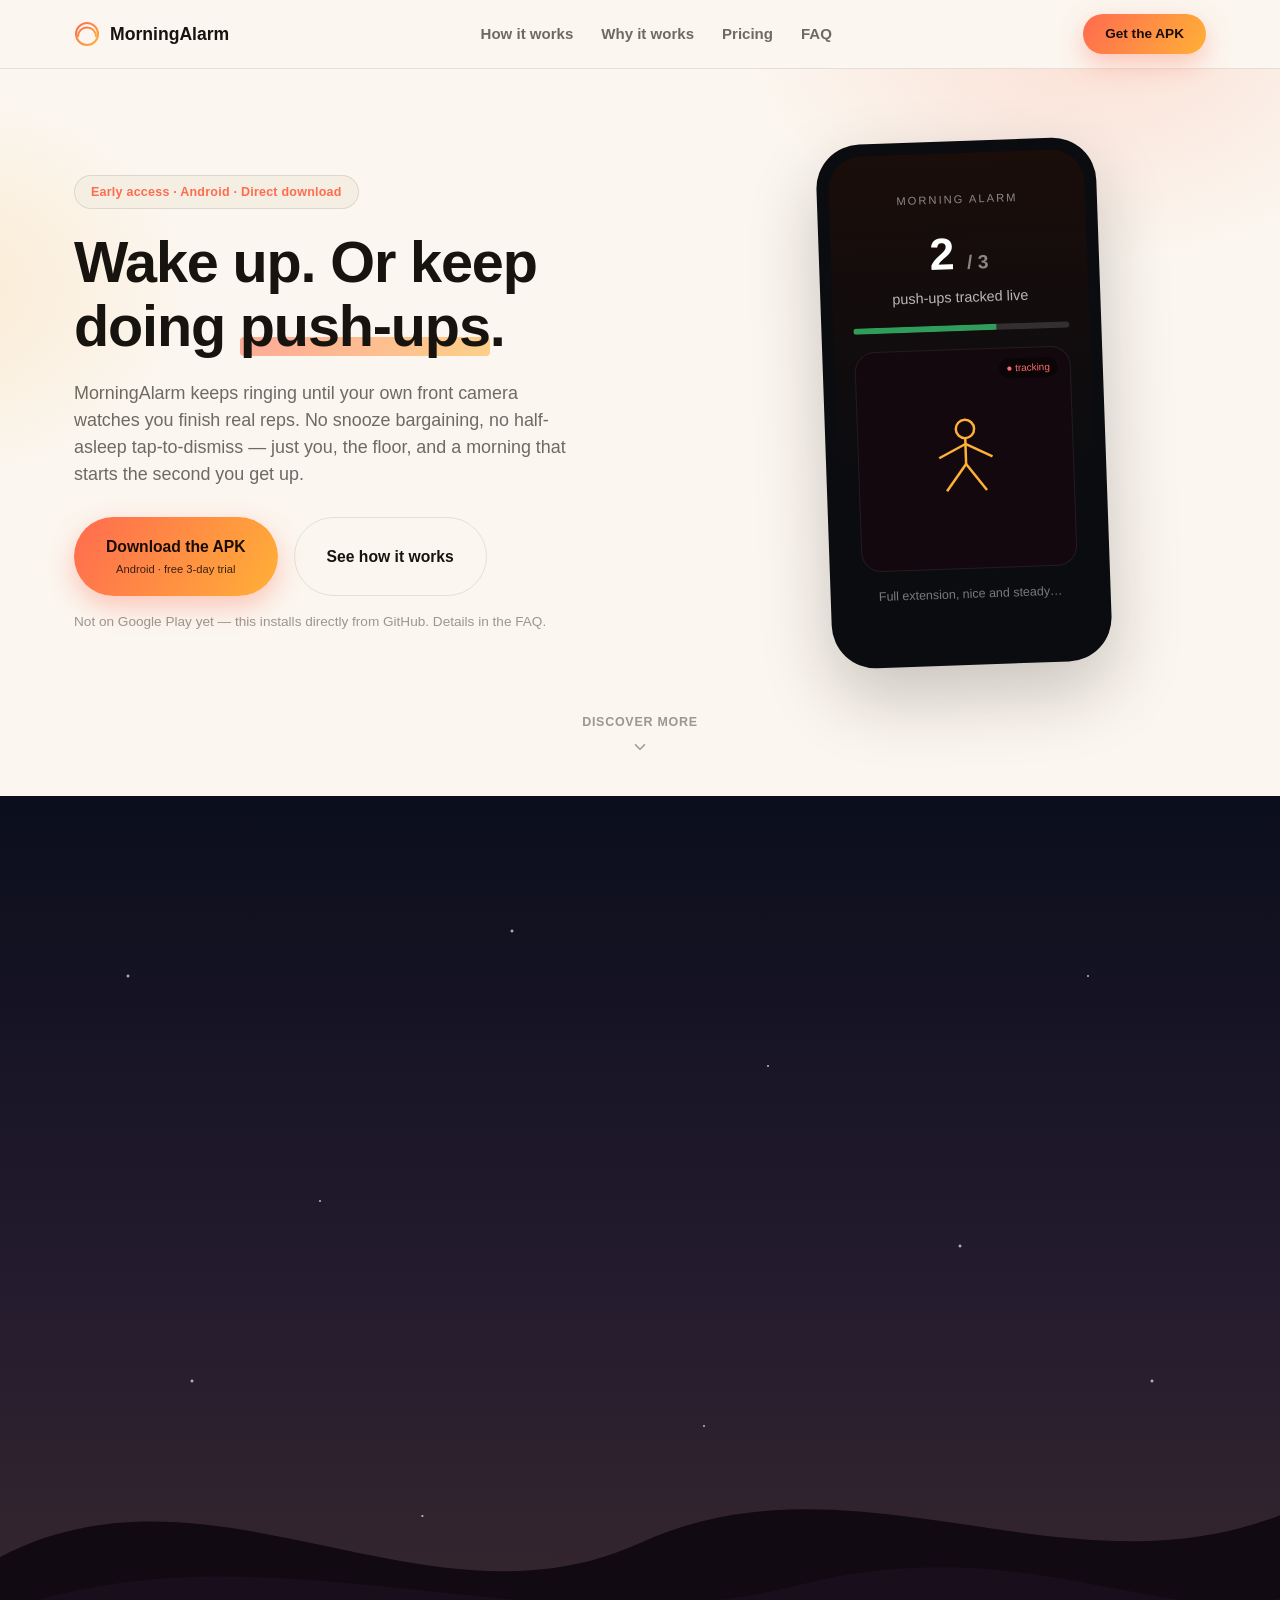
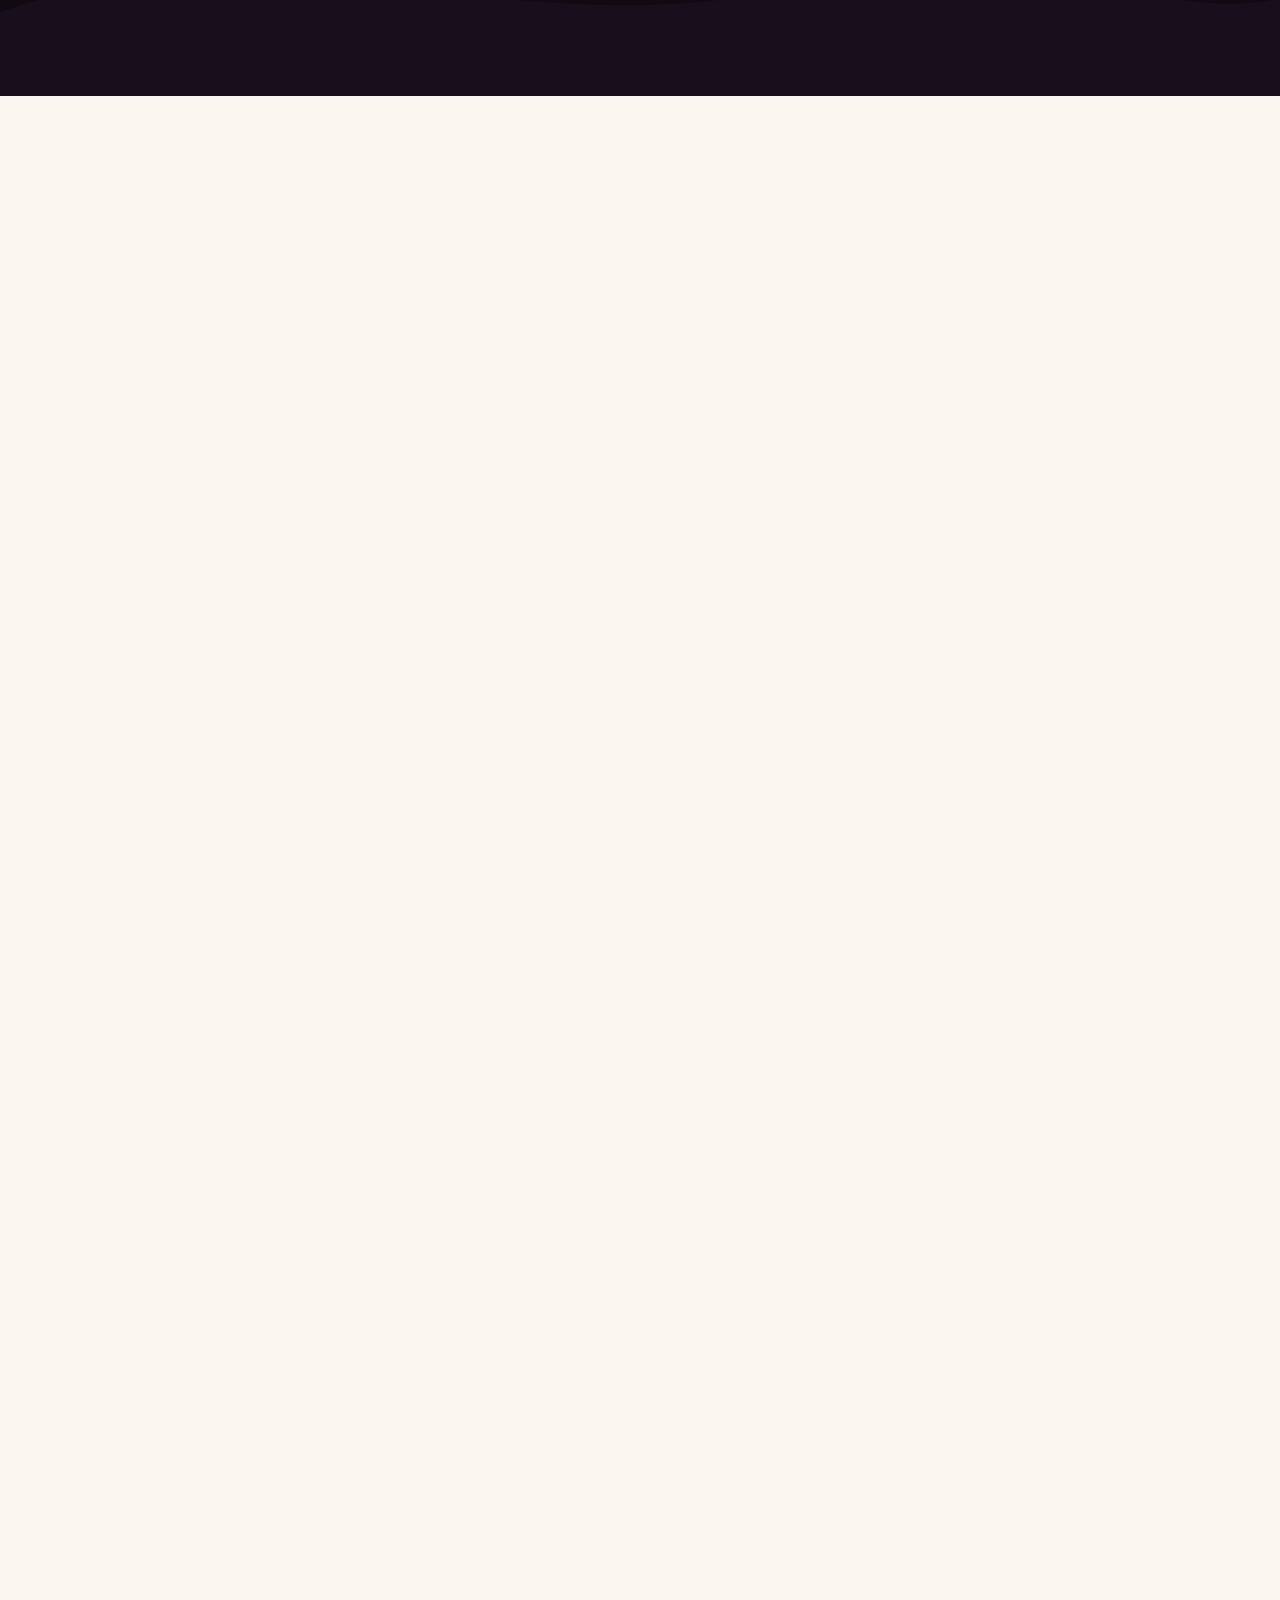
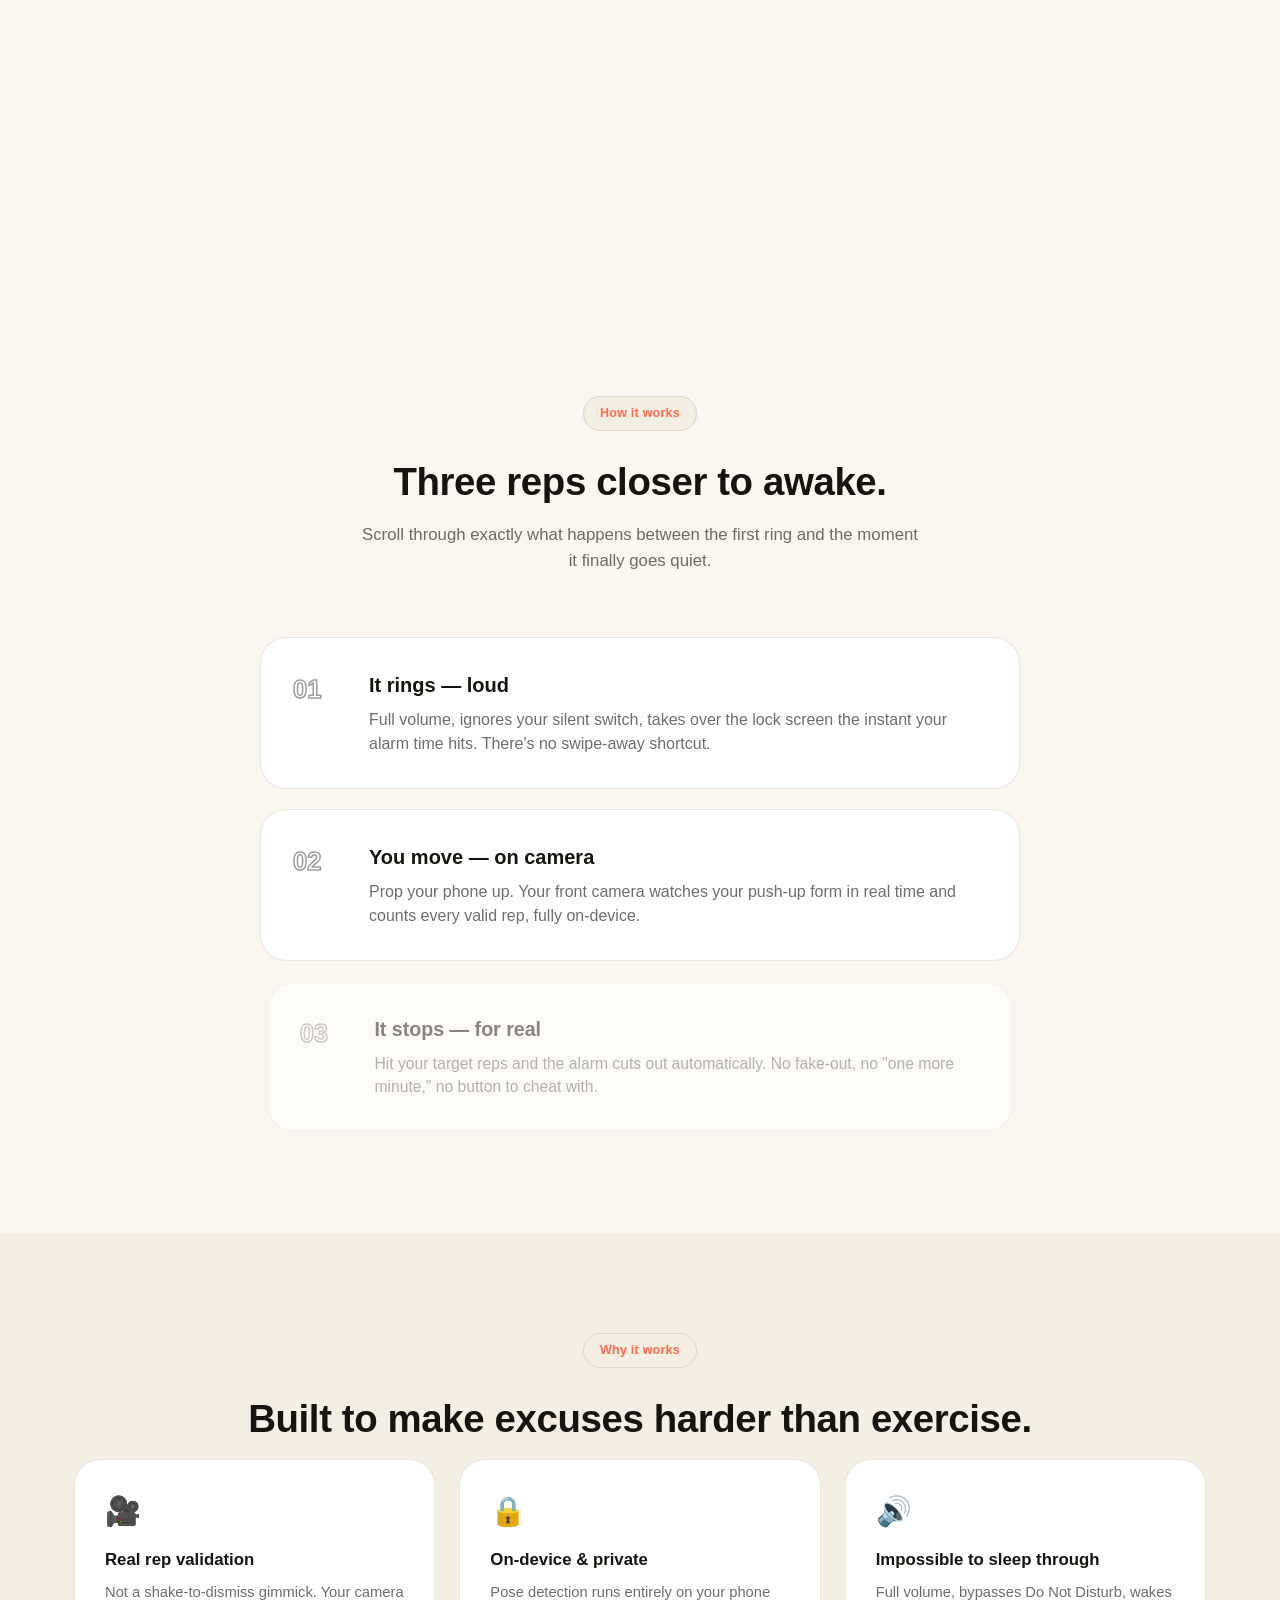
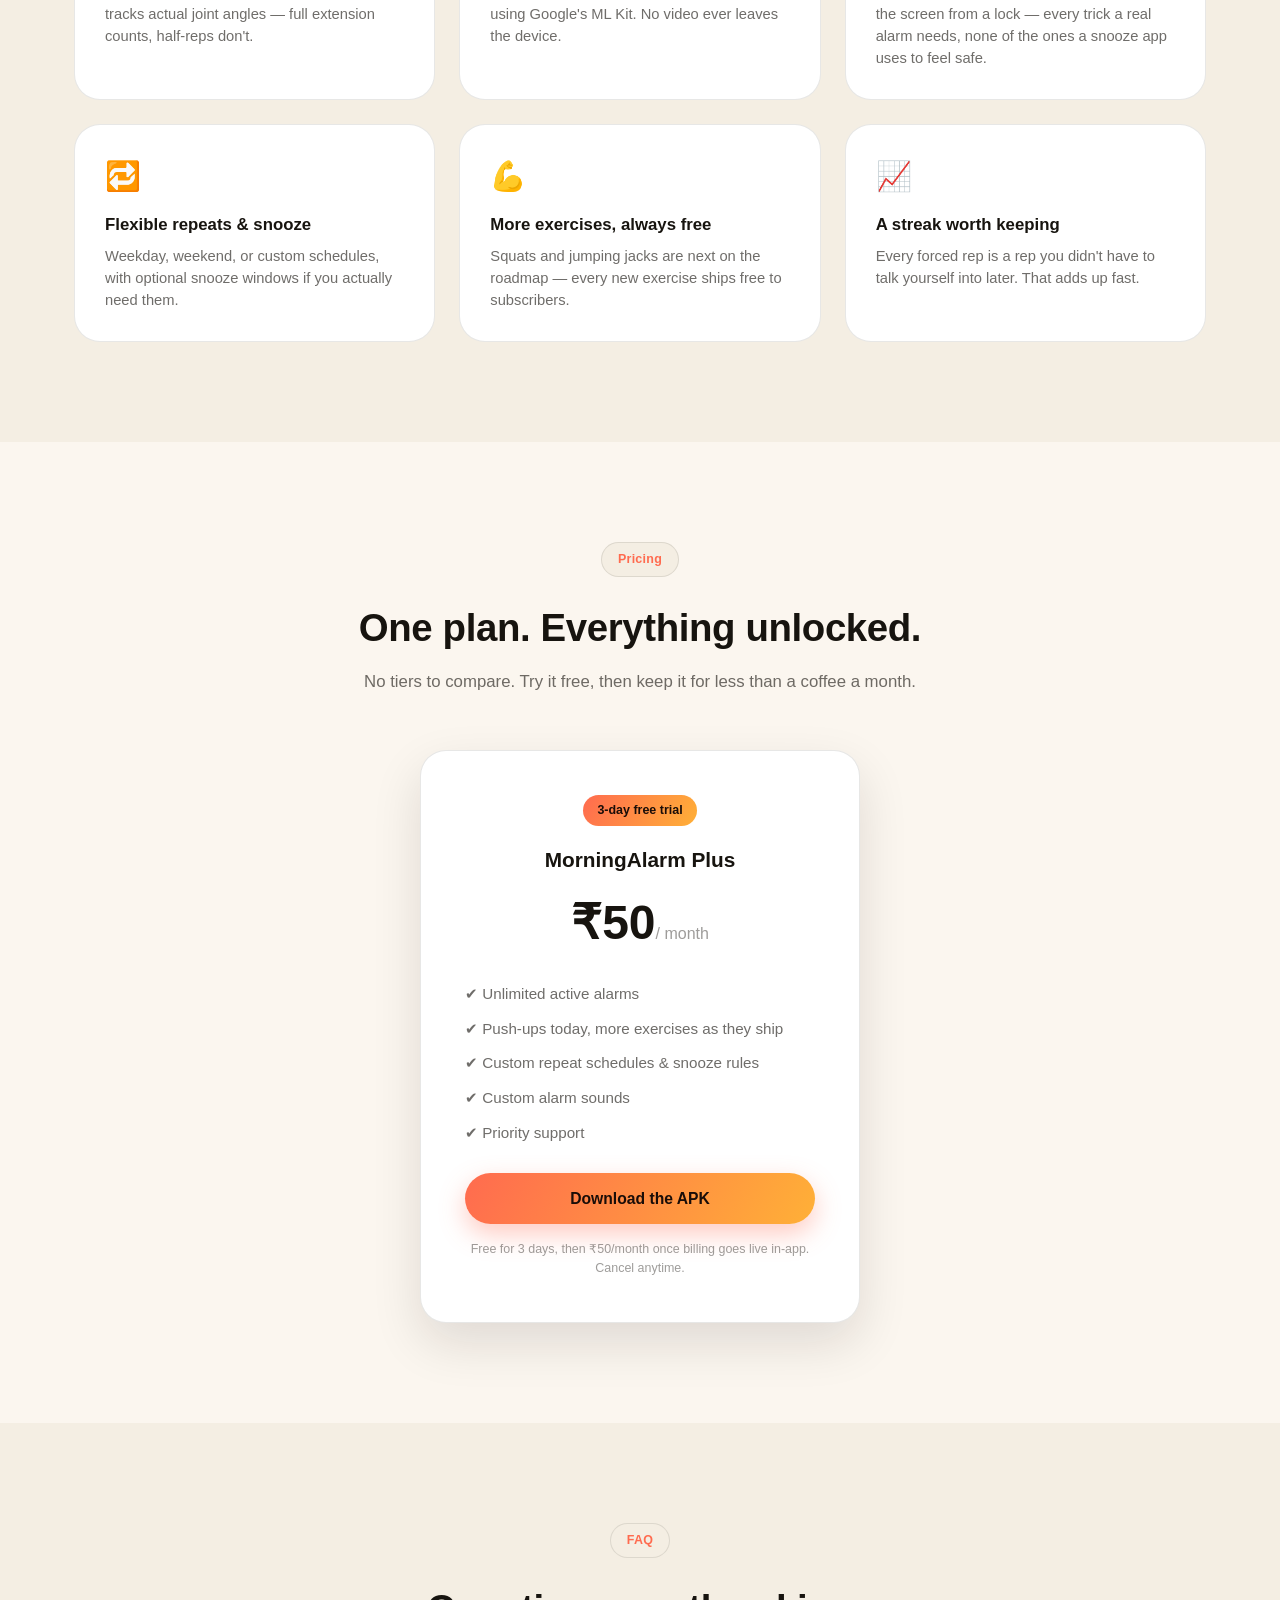
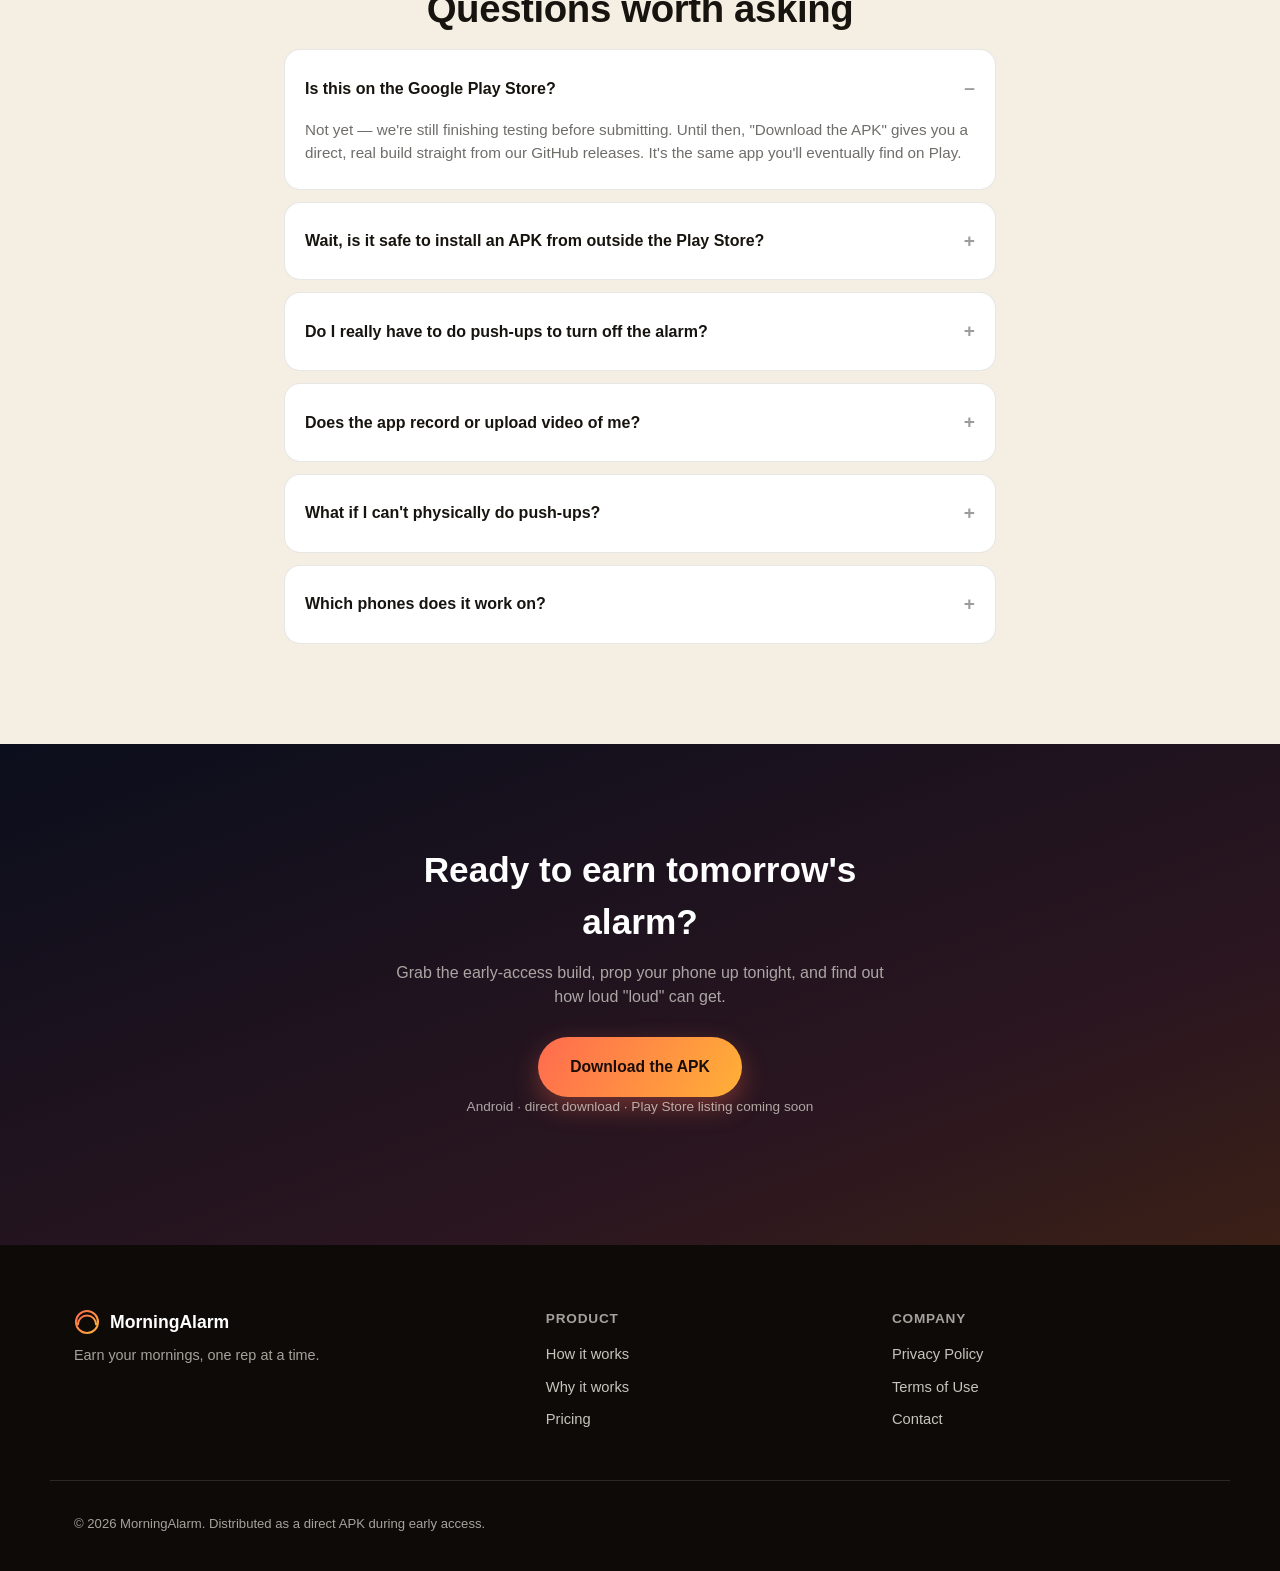
==== commit e77ed90a: "Redesign marketing site: light hero, animated sunrise scroll, step reveal Original layout/copy/inter" ====
--- a/website/index.html
+++ b/website/index.html
@@ -3,25 +3,35 @@
 <head>
 <meta charset="UTF-8">
 <meta name="viewport" content="width=device-width, initial-scale=1.0">
-<title>MorningAlarm — The alarm you have to earn the right to stop</title>
-<meta name="description" content="MorningAlarm is the Android alarm clock that only stops once your camera confirms you've done your push-ups. No more snoozing your goals away.">
+<title>MorningAlarm — The alarm you can't talk your way out of</title>
+<meta name="description" content="MorningAlarm keeps ringing until your camera watches you finish real push-ups. On-device, private, and free for 3 days.">
 <link rel="icon" href="data:image/svg+xml,<svg xmlns=%22http://www.w3.org/2000/svg%22 viewBox=%220 0 100 100%22><text y=%22.9em%22 font-size=%2290%22>⏰</text></svg>">
 <link rel="stylesheet" href="css/style.css">
 </head>
 <body>
 
-<header class="site-header">
-  <div class="container nav">
+<header class="nav-bar" id="navBar">
+  <div class="container nav-inner">
     <a class="brand" href="#top">
-      <span class="brand-mark">⏰</span> MorningAlarm
+      <svg class="brand-mark" viewBox="0 0 40 40" aria-hidden="true">
+        <circle cx="20" cy="20" r="17" fill="none" stroke="url(#navGrad)" stroke-width="3"/>
+        <path d="M6 24a14 14 0 0 1 28 0" fill="none" stroke="url(#navGrad)" stroke-width="3" stroke-linecap="round"/>
+        <defs>
+          <linearGradient id="navGrad" x1="0" y1="0" x2="1" y2="1">
+            <stop offset="0%" stop-color="#FF6B4F"/>
+            <stop offset="100%" stop-color="#FFB037"/>
+          </linearGradient>
+        </defs>
+      </svg>
+      MorningAlarm
     </a>
-    <nav class="nav-links" id="navLinks">
+    <nav class="nav-links">
       <a href="#how-it-works">How it works</a>
-      <a href="#features">Features</a>
+      <a href="#features">Why it works</a>
       <a href="#pricing">Pricing</a>
       <a href="#faq">FAQ</a>
     </nav>
-    <a class="btn btn-primary btn-small" href="#waitlist">Get early access</a>
+    <a href="https://github.com/ramcc007/morning-alarm-app/releases/download/debug-latest/morningalarm.apk" class="btn btn-primary btn-small" data-apk-link>Get the APK</a>
     <button class="nav-toggle" id="navToggle" aria-label="Toggle menu">☰</button>
   </div>
 </header>
@@ -32,129 +42,135 @@
   <section class="hero">
     <div class="container hero-grid">
       <div class="hero-copy">
-        <span class="eyebrow">Coming soon to Google Play</span>
-        <h1>The alarm clock that makes you <span class="text-gradient">earn</span> the snooze.</h1>
+        <span class="eyebrow">Early access · Android · Direct download</span>
+        <h1>Wake up. Or keep doing <span class="text-underline">push-ups</span>.</h1>
         <p class="lede">
-          MorningAlarm won't stop ringing until your front camera watches you
-          complete real push-ups. No half-asleep tap-to-dismiss. No lying
-          back down. Just you, three push-ups, and a morning that starts on
-          your terms.
+          MorningAlarm keeps ringing until your own front camera watches you
+          finish real reps. No snooze bargaining, no half-asleep tap-to-dismiss —
+          just you, the floor, and a morning that starts the second you get up.
         </p>
         <div class="hero-actions">
-          <a href="#waitlist" class="btn btn-primary">Join the waitlist</a>
-          <a href="#how-it-works" class="btn btn-ghost">See how it works ↓</a>
-        </div>
-        <div class="hero-trust">
-          <div class="stars">★★★★★</div>
-          <p>Built for people who've snoozed their goals one too many times.</p>
-        </div>
+          <a href="https://github.com/ramcc007/morning-alarm-app/releases/download/debug-latest/morningalarm.apk" class="btn btn-primary btn-large" data-apk-link>
+            <span>Download the APK</span>
+            <small>Android · free 3-day trial</small>
+          </a>
+          <a href="#how-it-works" class="btn btn-ghost btn-large">See how it works</a>
+        </div>
+        <p class="hero-note">Not on Google Play yet — this installs directly from GitHub. Details in the FAQ.</p>
       </div>
 
       <div class="hero-visual">
-        <div class="phone-mock phone-ring">
+        <div class="phone-mock">
           <div class="phone-notch"></div>
-          <div class="phone-screen phone-screen-ring">
+          <div class="phone-screen">
             <p class="ring-label">MORNING ALARM</p>
-            <p class="ring-count">1 <span>/ 3</span></p>
-            <p class="ring-sub">push-ups</p>
-            <div class="ring-progress"><span style="width:33%"></span></div>
+            <p class="ring-count">2 <span>/ 3</span></p>
+            <p class="ring-sub">push-ups tracked live</p>
+            <div class="ring-progress"><span style="width:66%"></span></div>
             <div class="ring-camera">
               <svg viewBox="0 0 120 120" class="pose-figure">
-                <circle cx="60" cy="26" r="12" fill="none" stroke="currentColor" stroke-width="3"/>
-                <line x1="60" y1="38" x2="60" y2="72" stroke="currentColor" stroke-width="3"/>
-                <line x1="60" y1="46" x2="30" y2="60" stroke="currentColor" stroke-width="3"/>
-                <line x1="60" y1="46" x2="90" y2="60" stroke="currentColor" stroke-width="3"/>
-                <line x1="60" y1="72" x2="38" y2="100" stroke="currentColor" stroke-width="3"/>
-                <line x1="60" y1="72" x2="82" y2="100" stroke="currentColor" stroke-width="3"/>
+                <circle cx="60" cy="24" r="11" fill="none" stroke="currentColor" stroke-width="3"/>
+                <line x1="60" y1="35" x2="60" y2="66" stroke="currentColor" stroke-width="3"/>
+                <line x1="60" y1="42" x2="28" y2="58" stroke="currentColor" stroke-width="3"/>
+                <line x1="60" y1="42" x2="92" y2="58" stroke="currentColor" stroke-width="3"/>
+                <line x1="60" y1="66" x2="36" y2="98" stroke="currentColor" stroke-width="3"/>
+                <line x1="60" y1="66" x2="84" y2="98" stroke="currentColor" stroke-width="3"/>
               </svg>
+              <span class="rec-dot">● tracking</span>
             </div>
-            <p class="ring-hint">Keep your form steady…</p>
-          </div>
-        </div>
-        <div class="phone-mock phone-list">
-          <div class="phone-notch"></div>
-          <div class="phone-screen phone-screen-list">
-            <p class="list-title">Alarms</p>
-            <div class="list-row">
-              <div><span class="time">6:30 <em>AM</em></span><span class="sub">3 push-ups · Weekdays</span></div>
-              <span class="toggle on"></span>
-            </div>
-            <div class="list-row">
-              <div><span class="time">7:15 <em>AM</em></span><span class="sub">5 push-ups · Weekends</span></div>
-              <span class="toggle"></span>
-            </div>
-            <div class="list-add">＋</div>
-          </div>
-        </div>
-      </div>
-    </div>
-  </section>
-
-  <!-- LOGOS / SOCIAL PROOF STRIP -->
-  <section class="strip">
-    <div class="container strip-grid">
-      <div><strong>100%</strong><span>on-device rep counting</span></div>
-      <div><strong>0</strong><span>snooze buttons that actually work</span></div>
-      <div><strong>3 days</strong><span>free, on us</span></div>
-      <div><strong>₹50</strong><span>per month after</span></div>
+            <p class="ring-hint">Full extension, nice and steady…</p>
+          </div>
+        </div>
+      </div>
+    </div>
+
+    <a href="#sunrise" class="scroll-cue" aria-label="Scroll to discover more">
+      <span>Discover more</span>
+      <svg viewBox="0 0 24 24"><path d="M6 9l6 6 6-6" fill="none" stroke="currentColor" stroke-width="2" stroke-linecap="round" stroke-linejoin="round"/></svg>
+    </a>
+  </section>
+
+  <!-- SUNRISE SCROLLYTELLING -->
+  <section class="sunrise-track" id="sunrise">
+    <div class="sunrise-pin" id="sunrisePin">
+      <div class="sky sky-night"></div>
+      <div class="sky sky-dawn" id="skyDawn"></div>
+      <div class="stars" id="stars"></div>
+      <div class="sun" id="sun"></div>
+      <div class="hills">
+        <svg viewBox="0 0 1440 220" preserveAspectRatio="none"><path d="M0,120 C 240,40 480,180 720,110 C 960,40 1200,150 1440,90 L1440,220 L0,220 Z"/></svg>
+        <svg viewBox="0 0 1440 220" preserveAspectRatio="none" class="hills-back"><path d="M0,160 C 300,90 600,190 900,140 C 1150,100 1300,170 1440,150 L1440,220 L0,220 Z"/></svg>
+      </div>
+      <div class="sunrise-caption" id="sunriseCaption">
+        <p>Every rep, on your own time —</p>
+        <p class="text-gradient-light">tracked the moment you get moving.</p>
+      </div>
     </div>
   </section>
 
   <!-- HOW IT WORKS -->
-  <section id="how-it-works" class="section">
+  <section id="how-it-works" class="section steps-section">
     <div class="container">
-      <h2 class="section-title">How MorningAlarm works</h2>
-      <p class="section-sub">Three steps between you and the world's most effective snooze button.</p>
-      <div class="steps">
-        <div class="step">
-          <div class="step-num">1</div>
-          <h3>Set your alarm & exercise</h3>
-          <p>Pick a time, choose push-ups, and set your rep target — 3 is a great place to start.</p>
-        </div>
-        <div class="step">
-          <div class="step-num">2</div>
-          <h3>It rings. You get up.</h3>
-          <p>When the alarm fires, prop your phone up facing you. The alarm keeps ringing until you do.</p>
-        </div>
-        <div class="step">
-          <div class="step-num">3</div>
-          <h3>Camera counts your reps</h3>
-          <p>On-device motion tracking counts each push-up in real time. Hit your target and the alarm stops — automatically.</p>
-        </div>
-      </div>
-    </div>
-  </section>
-
-  <!-- FEATURES / BENEFITS -->
+      <span class="eyebrow eyebrow-center">How it works</span>
+      <h2 class="section-title">Three reps closer to awake.</h2>
+      <p class="section-sub">Scroll through exactly what happens between the first ring and the moment it finally goes quiet.</p>
+
+      <div class="steps-list">
+        <article class="step-card">
+          <div class="step-index">01</div>
+          <div class="step-body">
+            <h3>It rings — loud</h3>
+            <p>Full volume, ignores your silent switch, takes over the lock screen the instant your alarm time hits. There's no swipe-away shortcut.</p>
+          </div>
+        </article>
+        <article class="step-card">
+          <div class="step-index">02</div>
+          <div class="step-body">
+            <h3>You move — on camera</h3>
+            <p>Prop your phone up. Your front camera watches your push-up form in real time and counts every valid rep, fully on-device.</p>
+          </div>
+        </article>
+        <article class="step-card">
+          <div class="step-index">03</div>
+          <div class="step-body">
+            <h3>It stops — for real</h3>
+            <p>Hit your target reps and the alarm cuts out automatically. No fake-out, no "one more minute," no button to cheat with.</p>
+          </div>
+        </article>
+      </div>
+    </div>
+  </section>
+
+  <!-- FEATURES -->
   <section id="features" class="section section-alt">
     <div class="container">
-      <h2 class="section-title">Why it actually works</h2>
-      <p class="section-sub">Every feature exists to make sure you're vertical, alert, and moving before your day begins.</p>
+      <span class="eyebrow eyebrow-center">Why it works</span>
+      <h2 class="section-title">Built to make excuses harder than exercise.</h2>
       <div class="feature-grid">
         <div class="feature-card">
           <div class="feature-icon">🎥</div>
           <h3>Real rep validation</h3>
-          <p>Not a shake-to-dismiss gimmick. Your camera watches actual push-up form — full extension counts, half-reps don't.</p>
+          <p>Not a shake-to-dismiss gimmick. Your camera tracks actual joint angles — full extension counts, half-reps don't.</p>
         </div>
         <div class="feature-card">
           <div class="feature-icon">🔒</div>
           <h3>On-device & private</h3>
-          <p>All motion analysis happens on your phone. Nothing is recorded, uploaded, or stored — ever.</p>
-        </div>
-        <div class="feature-card">
-          <div class="feature-icon">⏱️</div>
-          <h3>Built to actually wake you</h3>
-          <p>Full volume, ignores your silent switch, and won't let you fall back asleep mid-dismiss like a tap-to-stop alarm can.</p>
+          <p>Pose detection runs entirely on your phone using Google's ML Kit. No video ever leaves the device.</p>
+        </div>
+        <div class="feature-card">
+          <div class="feature-icon">🔊</div>
+          <h3>Impossible to sleep through</h3>
+          <p>Full volume, bypasses Do Not Disturb, wakes the screen from a lock — every trick a real alarm needs, none of the ones a snooze app uses to feel safe.</p>
         </div>
         <div class="feature-card">
           <div class="feature-icon">🔁</div>
           <h3>Flexible repeats & snooze</h3>
-          <p>Weekday, weekend, or custom repeat schedules, with optional snooze windows on your terms.</p>
+          <p>Weekday, weekend, or custom schedules, with optional snooze windows if you actually need them.</p>
         </div>
         <div class="feature-card">
           <div class="feature-icon">💪</div>
           <h3>More exercises, always free</h3>
-          <p>Squats, jumping jacks and more are on the roadmap — every new exercise ships free to subscribers.</p>
+          <p>Squats and jumping jacks are next on the roadmap — every new exercise ships free to subscribers.</p>
         </div>
         <div class="feature-card">
           <div class="feature-icon">📈</div>
@@ -165,32 +181,12 @@
     </div>
   </section>
 
-  <!-- TESTIMONIALS -->
-  <section class="section">
+  <!-- PRICING -->
+  <section id="pricing" class="section">
     <div class="container">
-      <h2 class="section-title">Early testers, real mornings</h2>
-      <div class="testimonial-grid">
-        <blockquote class="testimonial">
-          <p>“I've tried every 'walk to your bathroom' and 'solve a math problem' alarm out there. This is the first one where I'm actually awake by the time it stops.”</p>
-          <cite>— Early beta tester</cite>
-        </blockquote>
-        <blockquote class="testimonial">
-          <p>“Three push-ups sounds tiny until it's 6am and you have to actually do them to make the noise stop. Weirdly, that's exactly why it works.”</p>
-          <cite>— Early beta tester</cite>
-        </blockquote>
-        <blockquote class="testimonial">
-          <p>“Knowing I have to move the second it rings has basically killed my snooze habit. My mornings start an hour earlier now.”</p>
-          <cite>— Early beta tester</cite>
-        </blockquote>
-      </div>
-    </div>
-  </section>
-
-  <!-- PRICING -->
-  <section id="pricing" class="section section-alt">
-    <div class="container">
-      <h2 class="section-title">Simple pricing</h2>
-      <p class="section-sub">One plan. Everything unlocked. Cancel anytime from Google Play.</p>
+      <span class="eyebrow eyebrow-center">Pricing</span>
+      <h2 class="section-title">One plan. Everything unlocked.</h2>
+      <p class="section-sub">No tiers to compare. Try it free, then keep it for less than a coffee a month.</p>
       <div class="pricing-card">
         <div class="pricing-badge">3-day free trial</div>
         <h3>MorningAlarm Plus</h3>
@@ -202,55 +198,53 @@
           <li>✔ Custom alarm sounds</li>
           <li>✔ Priority support</li>
         </ul>
-        <a href="#waitlist" class="btn btn-primary btn-block">Start your free trial</a>
-        <p class="pricing-fine">Free for 3 days, then ₹50/month. Cancel anytime in Google Play before your trial ends and you won't be charged.</p>
+        <a href="https://github.com/ramcc007/morning-alarm-app/releases/download/debug-latest/morningalarm.apk" class="btn btn-primary btn-block" data-apk-link>Download the APK</a>
+        <p class="pricing-fine">Free for 3 days, then ₹50/month once billing goes live in-app. Cancel anytime.</p>
       </div>
     </div>
   </section>
 
   <!-- FAQ -->
-  <section id="faq" class="section">
+  <section id="faq" class="section section-alt">
     <div class="container container-narrow">
-      <h2 class="section-title">Frequently asked questions</h2>
+      <span class="eyebrow eyebrow-center">FAQ</span>
+      <h2 class="section-title">Questions worth asking</h2>
       <div class="faq-list">
         <details class="faq-item" open>
+          <summary>Is this on the Google Play Store?</summary>
+          <p>Not yet — we're still finishing testing before submitting. Until then, "Download the APK" gives you a direct, real build straight from our GitHub releases. It's the same app you'll eventually find on Play.</p>
+        </details>
+        <details class="faq-item">
+          <summary>Wait, is it safe to install an APK from outside the Play Store?</summary>
+          <p>Yes, as long as it comes from a source you trust — this one is built automatically from the exact source code in our public GitHub repo, so anyone can inspect it. Your phone will show an "install blocked" warning the first time; you'll need to allow installs from the app you used to open the file (Files, Chrome, etc.) in Settings.</p>
+        </details>
+        <details class="faq-item">
           <summary>Do I really have to do push-ups to turn off the alarm?</summary>
-          <p>Yes — that's the whole point. Set your rep target (3 is the default), and the alarm keeps ringing until your camera confirms you've completed them with full range of motion.</p>
+          <p>Yes — that's the whole point. Set your rep target (3 by default), and the alarm keeps ringing until your camera confirms you've completed them with full range of motion.</p>
         </details>
         <details class="faq-item">
           <summary>Does the app record or upload video of me?</summary>
-          <p>No. All pose detection runs entirely on your device using Google's ML Kit Pose Detection. No video or images ever leave your phone.</p>
+          <p>No. All pose detection runs entirely on your device using Google's ML Kit. No video or images ever leave your phone.</p>
         </details>
         <details class="faq-item">
           <summary>What if I can't physically do push-ups?</summary>
           <p>We're actively building additional exercise types (squats, jumping jacks, and more) so everyone can find a movement that works for them. Push-ups ship first.</p>
         </details>
         <details class="faq-item">
-          <summary>What happens after the free trial?</summary>
-          <p>After 3 days, your subscription renews automatically at ₹50/month unless you cancel first in Google Play's subscription settings. You're never charged during the trial itself.</p>
-        </details>
-        <details class="faq-item">
-          <summary>Can I cancel anytime?</summary>
-          <p>Yes. Subscriptions are billed and managed entirely through Google Play — cancel anytime from the Play Store app → Payments & subscriptions on your phone.</p>
-        </details>
-        <details class="faq-item">
-          <summary>Which Android phones does it work on?</summary>
-          <p>Any phone running Android 8.0 (API 26) or later with a front-facing camera.</p>
-        </details>
-      </div>
-    </div>
-  </section>
-
-  <!-- WAITLIST / CTA -->
-  <section id="waitlist" class="section cta-section">
+          <summary>Which phones does it work on?</summary>
+          <p>Any Android phone running Android 8.0 (API 26) or later with a front-facing camera.</p>
+        </details>
+      </div>
+    </div>
+  </section>
+
+  <!-- FINAL CTA -->
+  <section class="section cta-section">
     <div class="container cta-inner">
-      <h2>Be first to know when MorningAlarm launches</h2>
-      <p>We're finishing up testing before submitting to Google Play. Drop your email and we'll let you know the moment it's live.</p>
-      <form class="waitlist-form" id="waitlistForm">
-        <input type="email" required placeholder="you@example.com" aria-label="Email address">
-        <button type="submit" class="btn btn-primary">Notify me</button>
-      </form>
-      <p class="waitlist-note" id="waitlistNote"></p>
+      <h2>Ready to earn tomorrow's alarm?</h2>
+      <p>Grab the early-access build, prop your phone up tonight, and find out how loud "loud" can get.</p>
+      <a href="https://github.com/ramcc007/morning-alarm-app/releases/download/debug-latest/morningalarm.apk" class="btn btn-primary btn-large" data-apk-link>Download the APK</a>
+      <p class="waitlist-note">Android · direct download · Play Store listing coming soon</p>
     </div>
   </section>
 
@@ -259,13 +253,25 @@
 <footer class="site-footer">
   <div class="container footer-grid">
     <div>
-      <a class="brand" href="#top"><span class="brand-mark">⏰</span> MorningAlarm</a>
+      <a class="brand" href="#top">
+        <svg class="brand-mark" viewBox="0 0 40 40" aria-hidden="true">
+          <circle cx="20" cy="20" r="17" fill="none" stroke="url(#footGrad)" stroke-width="3"/>
+          <path d="M6 24a14 14 0 0 1 28 0" fill="none" stroke="url(#footGrad)" stroke-width="3" stroke-linecap="round"/>
+          <defs>
+            <linearGradient id="footGrad" x1="0" y1="0" x2="1" y2="1">
+              <stop offset="0%" stop-color="#FF6B4F"/>
+              <stop offset="100%" stop-color="#FFB037"/>
+            </linearGradient>
+          </defs>
+        </svg>
+        MorningAlarm
+      </a>
       <p class="footer-tagline">Earn your mornings, one rep at a time.</p>
     </div>
     <div class="footer-links">
       <h4>Product</h4>
       <a href="#how-it-works">How it works</a>
-      <a href="#features">Features</a>
+      <a href="#features">Why it works</a>
       <a href="#pricing">Pricing</a>
     </div>
     <div class="footer-links">
@@ -276,7 +282,7 @@
     </div>
   </div>
   <div class="container footer-bottom">
-    <p>&copy; 2026 MorningAlarm. All rights reserved.</p>
+    <p>&copy; 2026 MorningAlarm. Distributed as a direct APK during early access.</p>
   </div>
 </footer>
 
--- a/website/css/style.css
+++ b/website/css/style.css
@@ -1,35 +1,39 @@
 /* ========================================================================
-   MorningAlarm marketing site
-   Single committed dark theme (matches the in-app brand), rhythm created by
-   alternating section backgrounds rather than light/dark switching.
+   MorningAlarm marketing site — v2
+   Light "paper" hero and content sections bookended by a dark scroll-driven
+   sunrise sequence and a dark final CTA/footer. All original layout/copy.
    ======================================================================== */
 
 :root {
-  --bg: #0a0b10;
-  --bg-alt: #101219;
-  --surface: #171923;
-  --surface-2: #1e212c;
-  --border: rgba(255, 255, 255, 0.08);
-  --text: #f5f6f8;
-  --text-muted: rgba(245, 246, 248, 0.64);
-  --text-faint: rgba(245, 246, 248, 0.42);
-
-  --accent-1: #ff6b4f;
-  --accent-2: #ffb037;
-  --accent-3: #ff5c8a;
-  --success: #4fd987;
-
-  --gradient-energy: linear-gradient(120deg, var(--accent-3), var(--accent-2));
-  --gradient-sunrise: linear-gradient(135deg, var(--accent-1), var(--accent-2));
-
-  --radius-lg: 24px;
+  --cream: #FBF6EF;
+  --cream-alt: #F4EEE3;
+  --ink: #17140F;
+  --ink-muted: rgba(23, 20, 15, 0.62);
+  --ink-faint: rgba(23, 20, 15, 0.42);
+  --border-light: rgba(23, 20, 15, 0.1);
+
+  --night: #0B0E1C;
+  --dusk: #241B2E;
+
+  --accent-1: #FF6B4F;
+  --accent-2: #FFB037;
+  --accent-3: #FF5C8A;
+  --success: #2E9E5B;
+
+  --gradient-sunrise: linear-gradient(120deg, var(--accent-1), var(--accent-2));
+  --gradient-sunrise-soft: linear-gradient(120deg, var(--accent-3), var(--accent-2));
+
+  --text-on-dark: #F5F1E8;
+  --text-on-dark-muted: rgba(245, 241, 232, 0.66);
+
+  --radius-lg: 26px;
   --radius-md: 16px;
   --radius-sm: 10px;
 
-  --shadow-lg: 0 24px 60px rgba(0, 0, 0, 0.45);
-  --shadow-md: 0 12px 32px rgba(0, 0, 0, 0.35);
-
-  --max-width: 1160px;
+  --shadow-soft: 0 20px 50px rgba(23, 20, 15, 0.12);
+  --shadow-lift: 0 30px 70px rgba(23, 20, 15, 0.22);
+
+  --max-width: 1180px;
 }
 
 * { box-sizing: border-box; }
@@ -37,27 +41,35 @@
 
 body {
   margin: 0;
-  background: var(--bg);
-  color: var(--text);
+  background: var(--cream);
+  color: var(--ink);
   font-family: -apple-system, BlinkMacSystemFont, "Segoe UI", Roboto, Helvetica, Arial, sans-serif;
   line-height: 1.5;
   -webkit-font-smoothing: antialiased;
 }
 
 img, svg { max-width: 100%; display: block; }
-
 a { color: inherit; text-decoration: none; }
 
-.container {
-  max-width: var(--max-width);
-  margin: 0 auto;
-  padding: 0 24px;
-}
-
+.container { max-width: var(--max-width); margin: 0 auto; padding: 0 24px; }
 .container-narrow { max-width: 760px; }
 
-.text-gradient {
-  background: var(--gradient-energy);
+.text-underline {
+  position: relative;
+  white-space: nowrap;
+}
+.text-underline::after {
+  content: "";
+  position: absolute;
+  left: 0; right: 0; bottom: 2px;
+  height: 0.32em;
+  background: var(--gradient-sunrise);
+  z-index: -1;
+  opacity: 0.55;
+  border-radius: 4px;
+}
+.text-gradient-light {
+  background: linear-gradient(120deg, #FFD9A0, #FF9B7A);
   -webkit-background-clip: text;
   background-clip: text;
   color: transparent;
@@ -66,348 +78,379 @@
 /* ---------- Buttons ---------- */
 .btn {
   display: inline-flex;
+  flex-direction: column;
   align-items: center;
   justify-content: center;
-  gap: 8px;
+  gap: 2px;
   padding: 14px 28px;
   border-radius: 999px;
-  font-weight: 600;
+  font-weight: 700;
   font-size: 0.98rem;
   border: none;
   cursor: pointer;
-  transition: transform 0.15s ease, box-shadow 0.15s ease, opacity 0.15s ease;
+  transition: transform 0.15s ease, box-shadow 0.15s ease;
   white-space: nowrap;
 }
+.btn small { font-weight: 500; font-size: 0.7rem; opacity: 0.85; }
+.btn:hover { transform: translateY(-2px); }
 .btn:active { transform: scale(0.97); }
 
 .btn-primary {
-  background: var(--gradient-energy);
+  background: var(--gradient-sunrise);
   color: #1a0d08;
-  box-shadow: 0 8px 24px rgba(255, 91, 110, 0.35);
-}
-.btn-primary:hover { box-shadow: 0 10px 30px rgba(255, 91, 110, 0.5); }
+  box-shadow: 0 10px 26px rgba(255, 107, 79, 0.35);
+}
+.btn-primary:hover { box-shadow: 0 14px 34px rgba(255, 107, 79, 0.45); }
 
 .btn-ghost {
   background: transparent;
-  color: var(--text);
-  border: 1px solid var(--border);
-}
-.btn-ghost:hover { border-color: rgba(255, 255, 255, 0.25); }
-
-.btn-small { padding: 10px 20px; font-size: 0.88rem; }
+  color: var(--ink);
+  border: 1.5px solid var(--border-light);
+}
+.btn-ghost:hover { border-color: var(--ink); }
+
+.btn-small { padding: 10px 22px; font-size: 0.85rem; }
+.btn-large { padding: 18px 32px; }
 .btn-block { width: 100%; }
 
-/* ---------- Header ---------- */
-.site-header {
+/* ---------- Nav ---------- */
+.nav-bar {
   position: sticky;
   top: 0;
-  z-index: 50;
+  z-index: 60;
+  background: rgba(251, 246, 239, 0.85);
   backdrop-filter: blur(14px);
-  background: rgba(10, 11, 16, 0.72);
-  border-bottom: 1px solid var(--border);
-}
-
-.nav {
+  border-bottom: 1px solid var(--border-light);
+}
+
+.nav-inner {
   position: relative;
   display: flex;
   align-items: center;
   gap: 24px;
-  padding: 16px 24px;
+  padding: 14px 24px;
 }
 
 .brand {
   display: flex;
   align-items: center;
-  gap: 8px;
+  gap: 10px;
   font-weight: 800;
-  font-size: 1.15rem;
+  font-size: 1.1rem;
   margin-right: auto;
 }
-.brand-mark { font-size: 1.3rem; }
-
-.nav-links {
-  display: flex;
-  gap: 28px;
-  margin-right: auto;
-}
-.nav-links a { color: var(--text-muted); font-size: 0.95rem; font-weight: 500; }
-.nav-links a:hover { color: var(--text); }
+.brand-mark { width: 26px; height: 26px; }
+
+.nav-links { display: flex; gap: 28px; margin-right: auto; }
+.nav-links a { color: var(--ink-muted); font-size: 0.94rem; font-weight: 600; }
+.nav-links a:hover { color: var(--ink); }
 
 .nav-toggle {
   display: none;
   background: none;
   border: none;
-  color: var(--text);
+  color: var(--ink);
   font-size: 1.4rem;
   cursor: pointer;
 }
 
 /* ---------- Hero ---------- */
 .hero {
-  padding: 84px 0 60px;
+  position: relative;
+  padding: 72px 0 40px;
+  overflow: hidden;
+}
+.hero::before {
+  content: "";
+  position: absolute;
+  inset: 0;
   background:
-    radial-gradient(600px 400px at 15% 0%, rgba(255, 107, 79, 0.18), transparent 60%),
-    radial-gradient(500px 400px at 90% 10%, rgba(255, 92, 138, 0.14), transparent 60%);
+    radial-gradient(560px 380px at 85% -5%, rgba(255, 107, 79, 0.16), transparent 60%),
+    radial-gradient(420px 320px at -5% 30%, rgba(255, 176, 55, 0.16), transparent 60%);
+  pointer-events: none;
 }
 
 .hero-grid {
+  position: relative;
   display: grid;
-  grid-template-columns: 1.05fr 0.95fr;
+  grid-template-columns: 1.1fr 0.9fr;
   gap: 56px;
   align-items: center;
 }
 
 .eyebrow {
   display: inline-block;
-  padding: 6px 14px;
+  padding: 7px 16px;
   border-radius: 999px;
-  background: var(--surface-2);
-  border: 1px solid var(--border);
-  font-size: 0.8rem;
-  font-weight: 600;
-  color: var(--accent-2);
-  margin-bottom: 20px;
-}
+  background: var(--cream-alt);
+  border: 1px solid var(--border-light);
+  font-size: 0.78rem;
+  font-weight: 700;
+  letter-spacing: 0.02em;
+  color: var(--accent-1);
+  margin-bottom: 22px;
+}
+.eyebrow-center { display: block; width: fit-content; margin-left: auto; margin-right: auto; text-align: center; }
 
 .hero h1 {
-  font-size: clamp(2.2rem, 4.4vw, 3.4rem);
-  line-height: 1.12;
-  margin: 0 0 20px;
+  font-size: clamp(2.3rem, 4.6vw, 3.6rem);
+  line-height: 1.1;
+  margin: 0 0 22px;
   letter-spacing: -0.02em;
+  font-weight: 800;
 }
 
 .lede {
-  font-size: 1.1rem;
-  color: var(--text-muted);
-  max-width: 52ch;
-  margin: 0 0 32px;
-}
-
-.hero-actions { display: flex; gap: 16px; flex-wrap: wrap; margin-bottom: 28px; }
-
-.hero-trust { display: flex; align-items: center; gap: 12px; }
-.stars { color: var(--accent-2); letter-spacing: 2px; }
-.hero-trust p { margin: 0; color: var(--text-faint); font-size: 0.88rem; }
-
-/* Phone mockups */
-.hero-visual {
-  position: relative;
-  height: 520px;
-}
-
+  font-size: 1.12rem;
+  color: var(--ink-muted);
+  max-width: 50ch;
+  margin: 0 0 30px;
+}
+
+.hero-actions { display: flex; gap: 16px; flex-wrap: wrap; margin-bottom: 16px; }
+.hero-note { font-size: 0.85rem; color: var(--ink-faint); margin: 0; }
+
+/* Phone mockup */
+.hero-visual { display: flex; justify-content: center; }
 .phone-mock {
-  position: absolute;
-  width: 240px;
-  border-radius: 40px;
-  padding: 10px;
-  background: #05060a;
-  border: 1px solid rgba(255, 255, 255, 0.12);
-  box-shadow: var(--shadow-lg);
-}
-
+  width: 280px;
+  border-radius: 44px;
+  padding: 12px;
+  background: #0B0C10;
+  box-shadow: var(--shadow-lift);
+  transform: rotate(-2deg);
+}
 .phone-notch {
   position: absolute;
-  top: 10px;
+  top: 12px;
   left: 50%;
   transform: translateX(-50%);
-  width: 90px;
-  height: 20px;
-  background: #05060a;
-  border-radius: 0 0 14px 14px;
-  z-index: 2;
-}
-
+  width: 96px;
+  height: 22px;
+  background: #0B0C10;
+  border-radius: 0 0 16px 16px;
+}
 .phone-screen {
-  width: 100%;
-  height: 100%;
-  border-radius: 30px;
-  overflow: hidden;
-  padding: 34px 18px 18px;
-  min-height: 460px;
-}
-
-.phone-ring {
-  top: 20px;
-  left: 0;
-  z-index: 2;
-  transform: rotate(-4deg);
-}
-.phone-screen-ring {
-  background: linear-gradient(180deg, #1a0d0a, #05060a 70%);
+  position: relative;
+  background: linear-gradient(180deg, #1a0d0a, #0B0C10 65%);
+  border-radius: 34px;
+  padding: 38px 20px 22px;
   text-align: center;
   color: #fff;
-}
-.ring-label { font-size: 0.68rem; letter-spacing: 2px; color: var(--text-faint); margin: 0 0 12px; }
-.ring-count { font-size: 2.6rem; font-weight: 800; margin: 0; }
-.ring-count span { font-size: 1.2rem; color: var(--text-faint); font-weight: 600; }
-.ring-sub { margin: 0 0 14px; color: var(--text-muted); font-size: 0.9rem; }
+  min-height: 500px;
+}
+.ring-label { font-size: 0.7rem; letter-spacing: 2px; color: rgba(255,255,255,0.5); margin: 0 0 12px; }
+.ring-count { font-size: 2.8rem; font-weight: 800; margin: 0; }
+.ring-count span { font-size: 1.2rem; color: rgba(255,255,255,0.5); font-weight: 600; }
+.ring-sub { margin: 0 0 16px; color: rgba(255,255,255,0.7); font-size: 0.9rem; }
 .ring-progress {
   height: 6px;
   border-radius: 999px;
-  background: rgba(255, 255, 255, 0.12);
+  background: rgba(255, 255, 255, 0.14);
   overflow: hidden;
   margin-bottom: 18px;
 }
 .ring-progress span { display: block; height: 100%; background: var(--success); }
 .ring-camera {
-  background: #10060b;
-  border-radius: 18px;
-  height: 170px;
+  position: relative;
+  background: #12080d;
+  border-radius: 20px;
+  height: 220px;
   display: flex;
   align-items: center;
   justify-content: center;
-  margin-bottom: 14px;
+  margin-bottom: 16px;
   border: 1px solid rgba(255, 255, 255, 0.08);
 }
-.pose-figure { width: 90px; height: 90px; color: var(--accent-2); }
-.ring-hint { font-size: 0.78rem; color: var(--text-faint); margin: 0; }
-
-.phone-list {
-  top: 90px;
-  right: 0;
-  z-index: 1;
-  transform: rotate(5deg);
-}
-.phone-screen-list { background: var(--bg-alt); }
-.list-title { font-weight: 800; font-size: 1.2rem; margin: 0 0 18px; color: var(--text); }
-.list-row {
-  display: flex;
-  align-items: center;
-  justify-content: space-between;
-  padding: 14px 0;
-  border-bottom: 1px solid var(--border);
-}
-.list-row .time { font-size: 1.3rem; font-weight: 700; display: block; color: var(--text); }
-.list-row .time em { font-style: normal; font-size: 0.8rem; color: var(--text-faint); }
-.list-row .sub { font-size: 0.72rem; color: var(--text-faint); display: block; margin-top: 2px; }
-.toggle {
-  width: 38px;
-  height: 22px;
+.pose-figure { width: 100px; height: 100px; color: var(--accent-2); }
+.rec-dot {
+  position: absolute;
+  top: 10px; right: 12px;
+  font-size: 0.62rem;
+  color: #ff6b6b;
+  background: rgba(0,0,0,0.4);
+  padding: 3px 8px;
   border-radius: 999px;
-  background: rgba(255, 255, 255, 0.15);
-  position: relative;
-  flex-shrink: 0;
-}
-.toggle::after {
-  content: "";
-  position: absolute;
-  top: 2px; left: 2px;
-  width: 18px; height: 18px;
+}
+.ring-hint { font-size: 0.78rem; color: rgba(255,255,255,0.45); margin: 0; }
+
+.scroll-cue {
+  position: relative;
+  display: flex;
+  flex-direction: column;
+  align-items: center;
+  gap: 6px;
+  margin: 48px auto 0;
+  width: fit-content;
+  color: var(--ink-faint);
+  font-size: 0.78rem;
+  letter-spacing: 0.06em;
+  text-transform: uppercase;
+  font-weight: 700;
+}
+.scroll-cue svg { width: 18px; height: 18px; animation: bob 1.8s ease-in-out infinite; }
+@keyframes bob {
+  0%, 100% { transform: translateY(0); }
+  50% { transform: translateY(6px); }
+}
+
+/* ---------- Sunrise scrollytelling ---------- */
+.sunrise-track {
+  position: relative;
+  height: 300vh;
+}
+.sunrise-pin {
+  position: sticky;
+  top: 0;
+  height: 100vh;
+  overflow: hidden;
+}
+.sky { position: absolute; inset: 0; }
+.sky-night {
+  background: linear-gradient(180deg, var(--night) 0%, var(--dusk) 55%, #3a2a2e 100%);
+}
+.sky-dawn {
+  background: linear-gradient(180deg, #2b2140 0%, #8a4a4a 45%, #ffb37a 80%, #ffd9a0 100%);
+  opacity: var(--dawn-opacity, 0);
+}
+.stars {
+  position: absolute;
+  inset: 0;
+  background-image:
+    radial-gradient(2px 2px at 10% 20%, #fff, transparent),
+    radial-gradient(1.5px 1.5px at 25% 45%, #fff, transparent),
+    radial-gradient(2px 2px at 40% 15%, #fff, transparent),
+    radial-gradient(1.5px 1.5px at 60% 30%, #fff, transparent),
+    radial-gradient(2px 2px at 75% 50%, #fff, transparent),
+    radial-gradient(1.5px 1.5px at 85% 20%, #fff, transparent),
+    radial-gradient(2px 2px at 15% 65%, #fff, transparent),
+    radial-gradient(1.5px 1.5px at 55% 70%, #fff, transparent),
+    radial-gradient(2px 2px at 90% 65%, #fff, transparent),
+    radial-gradient(1.5px 1.5px at 33% 80%, #fff, transparent);
+  opacity: var(--star-opacity, 1);
+  transition: opacity 0.05s linear;
+}
+.sun {
+  position: absolute;
+  left: 50%;
+  bottom: var(--sun-bottom, -10%);
+  width: 180px;
+  height: 180px;
+  margin-left: -90px;
   border-radius: 50%;
-  background: #fff;
-}
-.toggle.on { background: var(--gradient-energy); }
-.toggle.on::after { left: auto; right: 2px; }
-.list-add {
-  margin-top: 18px;
+  background: radial-gradient(circle at 35% 35%, #FFE9B0, var(--accent-2) 55%, var(--accent-1) 100%);
+  box-shadow: 0 0 90px 30px rgba(255, 176, 55, var(--sun-glow, 0.35));
+  transition: bottom 0.05s linear, box-shadow 0.05s linear;
+}
+.hills { position: absolute; inset: 0; display: flex; align-items: flex-end; }
+.hills svg { width: 100%; height: 34vh; display: block; }
+.hills svg path { fill: #120a12; }
+.hills-back { position: absolute; bottom: 0; left: 0; opacity: 0.75; }
+.hills-back path { fill: #1c1020 !important; }
+
+.sunrise-caption {
+  position: absolute;
+  left: 0; right: 0;
+  top: 14%;
   text-align: center;
-  color: var(--accent-2);
-  font-size: 1.4rem;
-  font-weight: 700;
-}
-
-/* ---------- Strip ---------- */
-.strip { padding: 36px 0; border-top: 1px solid var(--border); border-bottom: 1px solid var(--border); }
-.strip-grid {
-  display: grid;
-  grid-template-columns: repeat(4, 1fr);
-  gap: 24px;
-  text-align: center;
-}
-.strip-grid strong { display: block; font-size: 1.6rem; color: var(--text); }
-.strip-grid span { font-size: 0.82rem; color: var(--text-faint); }
+  padding: 0 24px;
+  opacity: var(--caption-opacity, 0);
+  transform: translateY(var(--caption-shift, 12px));
+  transition: opacity 0.05s linear, transform 0.05s linear;
+}
+.sunrise-caption p {
+  margin: 0;
+  font-size: clamp(1.3rem, 3vw, 2rem);
+  font-weight: 800;
+  color: var(--text-on-dark);
+}
 
 /* ---------- Sections ---------- */
-.section { padding: 96px 0; }
-.section-alt { background: var(--bg-alt); }
+.section { padding: 100px 0; }
+.section-alt { background: var(--cream-alt); }
 
 .section-title {
-  font-size: clamp(1.7rem, 3vw, 2.3rem);
+  font-size: clamp(1.8rem, 3.2vw, 2.4rem);
   text-align: center;
   margin: 0 0 12px;
   letter-spacing: -0.01em;
+  font-weight: 800;
 }
 .section-sub {
   text-align: center;
-  color: var(--text-muted);
+  color: var(--ink-muted);
   max-width: 60ch;
   margin: 0 auto 56px;
   font-size: 1.05rem;
 }
 
 /* Steps */
-.steps {
-  display: grid;
-  grid-template-columns: repeat(3, 1fr);
-  gap: 28px;
-}
-.step {
-  background: var(--surface);
-  border: 1px solid var(--border);
+.steps-section .section-sub { margin-bottom: 64px; }
+.steps-list { display: flex; flex-direction: column; gap: 20px; max-width: 760px; margin: 0 auto; }
+.step-card {
+  display: flex;
+  gap: 24px;
+  align-items: flex-start;
+  padding: 32px;
   border-radius: var(--radius-lg);
-  padding: 32px 28px;
-}
-.step-num {
-  width: 40px; height: 40px;
-  border-radius: 50%;
+  border: 1px solid var(--border-light);
+  background: #fff;
+  opacity: 0.5;
+  transform: scale(0.98);
+  transition: opacity 0.4s ease, transform 0.4s ease, box-shadow 0.4s ease, border-color 0.4s ease;
+}
+.step-card.is-active {
+  opacity: 1;
+  transform: scale(1);
+  box-shadow: var(--shadow-soft);
+  border-color: rgba(255, 107, 79, 0.35);
+}
+.step-index {
+  font-size: 1.6rem;
+  font-weight: 800;
+  color: transparent;
+  -webkit-text-stroke: 1.5px var(--ink-faint);
+  min-width: 52px;
+  transition: -webkit-text-stroke 0.4s ease, color 0.4s ease;
+}
+.step-card.is-active .step-index {
+  -webkit-text-stroke: 0;
   background: var(--gradient-sunrise);
-  color: #1a0d08;
-  display: flex; align-items: center; justify-content: center;
-  font-weight: 800;
-  margin-bottom: 20px;
-}
-.step h3 { margin: 0 0 10px; font-size: 1.15rem; }
-.step p { margin: 0; color: var(--text-muted); font-size: 0.95rem; }
+  -webkit-background-clip: text;
+  background-clip: text;
+  color: transparent;
+}
+.step-body h3 { margin: 0 0 8px; font-size: 1.25rem; }
+.step-body p { margin: 0; color: var(--ink-muted); }
 
 /* Feature grid */
-.feature-grid {
-  display: grid;
-  grid-template-columns: repeat(3, 1fr);
-  gap: 24px;
-}
+.feature-grid { display: grid; grid-template-columns: repeat(3, 1fr); gap: 24px; }
 .feature-card {
-  background: var(--surface);
-  border: 1px solid var(--border);
+  background: #fff;
+  border: 1px solid var(--border-light);
   border-radius: var(--radius-lg);
-  padding: 28px;
-  transition: transform 0.2s ease, border-color 0.2s ease;
-}
-.feature-card:hover { transform: translateY(-4px); border-color: rgba(255,255,255,0.18); }
+  padding: 30px;
+  transition: transform 0.2s ease, box-shadow 0.2s ease;
+}
+.feature-card:hover { transform: translateY(-4px); box-shadow: var(--shadow-soft); }
 .feature-icon { font-size: 1.8rem; margin-bottom: 14px; }
 .feature-card h3 { margin: 0 0 8px; font-size: 1.05rem; }
-.feature-card p { margin: 0; color: var(--text-muted); font-size: 0.92rem; }
-
-/* Testimonials */
-.testimonial-grid {
-  display: grid;
-  grid-template-columns: repeat(3, 1fr);
-  gap: 24px;
-}
-.testimonial {
-  background: var(--surface);
-  border: 1px solid var(--border);
-  border-radius: var(--radius-lg);
-  padding: 28px;
-  margin: 0;
-}
-.testimonial p { margin: 0 0 16px; font-size: 0.98rem; color: var(--text); }
-.testimonial cite { font-style: normal; color: var(--text-faint); font-size: 0.85rem; }
+.feature-card p { margin: 0; color: var(--ink-muted); font-size: 0.92rem; }
 
 /* Pricing */
 .pricing-card {
-  max-width: 420px;
+  max-width: 440px;
   margin: 0 auto;
-  background: var(--surface);
-  border: 1px solid var(--border);
+  background: #fff;
+  border: 1px solid var(--border-light);
   border-radius: var(--radius-lg);
-  padding: 40px;
+  padding: 44px;
   text-align: center;
-  box-shadow: var(--shadow-md);
-  position: relative;
+  box-shadow: var(--shadow-soft);
 }
 .pricing-badge {
   display: inline-block;
-  background: var(--gradient-energy);
+  background: var(--gradient-sunrise);
   color: #1a0d08;
   font-weight: 700;
   font-size: 0.78rem;
@@ -418,7 +461,7 @@
 .pricing-card h3 { margin: 0 0 12px; font-size: 1.3rem; }
 .price { margin: 0 0 24px; }
 .price-amount { font-size: 3rem; font-weight: 800; }
-.price-period { color: var(--text-faint); font-size: 1rem; }
+.price-period { color: var(--ink-faint); font-size: 1rem; }
 .pricing-features {
   list-style: none;
   padding: 0;
@@ -427,23 +470,23 @@
   display: flex;
   flex-direction: column;
   gap: 12px;
-  color: var(--text-muted);
+  color: var(--ink-muted);
   font-size: 0.95rem;
 }
-.pricing-fine { font-size: 0.78rem; color: var(--text-faint); margin: 16px 0 0; }
+.pricing-fine { font-size: 0.78rem; color: var(--ink-faint); margin: 16px 0 0; }
 
 /* FAQ */
 .faq-list { display: flex; flex-direction: column; gap: 12px; }
 .faq-item {
-  background: var(--surface);
-  border: 1px solid var(--border);
+  background: #fff;
+  border: 1px solid var(--border-light);
   border-radius: var(--radius-md);
   padding: 8px 20px;
 }
 .faq-item summary {
   cursor: pointer;
-  font-weight: 600;
-  padding: 14px 0;
+  font-weight: 700;
+  padding: 16px 0;
   list-style: none;
   display: flex;
   justify-content: space-between;
@@ -453,80 +496,62 @@
 .faq-item summary::after {
   content: "+";
   font-size: 1.2rem;
-  color: var(--text-faint);
+  color: var(--ink-faint);
   margin-left: 12px;
 }
-.faq-item[open] summary::after { content: "–"; }
-.faq-item p { margin: 0 0 16px; color: var(--text-muted); font-size: 0.95rem; }
-
-/* CTA / waitlist */
-.cta-section { text-align: center; }
+.faq-item[open] summary::after { content: "\2013"; }
+.faq-item p { margin: 0 0 16px; color: var(--ink-muted); font-size: 0.95rem; }
+
+/* CTA / footer (dark bookend) */
+.cta-section {
+  text-align: center;
+  background: linear-gradient(160deg, var(--night), #2b1620 70%, #3a2016);
+  color: var(--text-on-dark);
+}
 .cta-inner { max-width: 560px; }
-.cta-inner h2 { font-size: clamp(1.6rem, 3vw, 2.1rem); margin: 0 0 12px; }
-.cta-inner p { color: var(--text-muted); margin: 0 0 28px; }
-
-.waitlist-form {
-  display: flex;
-  gap: 12px;
-  max-width: 460px;
-  margin: 0 auto;
-}
-.waitlist-form input {
-  flex: 1;
-  padding: 14px 18px;
-  border-radius: 999px;
-  border: 1px solid var(--border);
-  background: var(--surface);
-  color: var(--text);
-  font-size: 0.95rem;
-}
-.waitlist-form input:focus { outline: 2px solid var(--accent-2); outline-offset: 2px; }
-.waitlist-note { margin-top: 14px; font-size: 0.88rem; color: var(--success); min-height: 1.2em; }
-
-/* ---------- Footer ---------- */
-.site-footer { border-top: 1px solid var(--border); padding: 64px 0 24px; background: var(--bg); }
-.footer-grid {
-  display: grid;
-  grid-template-columns: 1.4fr 1fr 1fr;
-  gap: 32px;
-  margin-bottom: 40px;
-}
-.footer-tagline { color: var(--text-faint); font-size: 0.9rem; margin-top: 10px; }
-.footer-links h4 { margin: 0 0 14px; font-size: 0.85rem; color: var(--text-faint); text-transform: uppercase; letter-spacing: 0.06em; }
-.footer-links a { display: block; color: var(--text-muted); font-size: 0.92rem; margin-bottom: 10px; }
-.footer-links a:hover { color: var(--text); }
+.cta-inner h2 { font-size: clamp(1.7rem, 3.2vw, 2.2rem); margin: 0 0 12px; color: #fff; }
+.cta-inner p { color: var(--text-on-dark-muted); margin: 0 0 28px; }
+.waitlist-note { margin-top: 16px; font-size: 0.85rem; color: var(--text-on-dark-muted); }
+
+.site-footer { background: #0E0A08; color: var(--text-on-dark); padding: 64px 0 24px; }
+.site-footer .brand { color: #fff; }
+.footer-grid { display: grid; grid-template-columns: 1.4fr 1fr 1fr; gap: 32px; margin-bottom: 40px; }
+.footer-tagline { color: var(--text-on-dark-muted); font-size: 0.9rem; margin-top: 10px; }
+.footer-links h4 { margin: 0 0 14px; font-size: 0.85rem; color: var(--text-on-dark-muted); text-transform: uppercase; letter-spacing: 0.06em; }
+.footer-links a { display: block; color: rgba(245, 241, 232, 0.8); font-size: 0.92rem; margin-bottom: 10px; }
+.footer-links a:hover { color: #fff; }
 .footer-bottom {
-  border-top: 1px solid var(--border);
+  border-top: 1px solid rgba(245, 241, 232, 0.12);
   padding-top: 20px;
   font-size: 0.82rem;
-  color: var(--text-faint);
+  color: var(--text-on-dark-muted);
 }
 
 /* ---------- Responsive ---------- */
 @media (max-width: 920px) {
   .hero-grid { grid-template-columns: 1fr; }
-  .hero-visual { height: 420px; margin-top: 20px; }
-  .phone-mock { width: 200px; }
-  .phone-screen { min-height: 380px; }
-  .steps, .feature-grid, .testimonial-grid { grid-template-columns: 1fr; }
-  .strip-grid { grid-template-columns: repeat(2, 1fr); }
+  .hero-visual { margin-top: 20px; }
+  .phone-mock { width: 240px; }
+  .phone-screen { min-height: 440px; }
+  .feature-grid { grid-template-columns: 1fr; }
   .footer-grid { grid-template-columns: 1fr; }
+  .step-card { flex-direction: column; gap: 10px; }
 }
 
 @media (max-width: 720px) {
   .nav-links { display: none; }
   .nav-toggle { display: block; }
   .btn-small { display: none; }
-  .nav.open .nav-links {
+  .nav-inner.open .nav-links {
     display: flex;
     flex-direction: column;
     position: absolute;
     top: 100%;
     left: 0;
     right: 0;
-    background: var(--bg);
+    background: var(--cream);
     padding: 20px 24px;
-    border-bottom: 1px solid var(--border);
+    border-bottom: 1px solid var(--border-light);
   }
-  .waitlist-form { flex-direction: column; }
-}
+  .sunrise-track { height: 220vh; }
+}
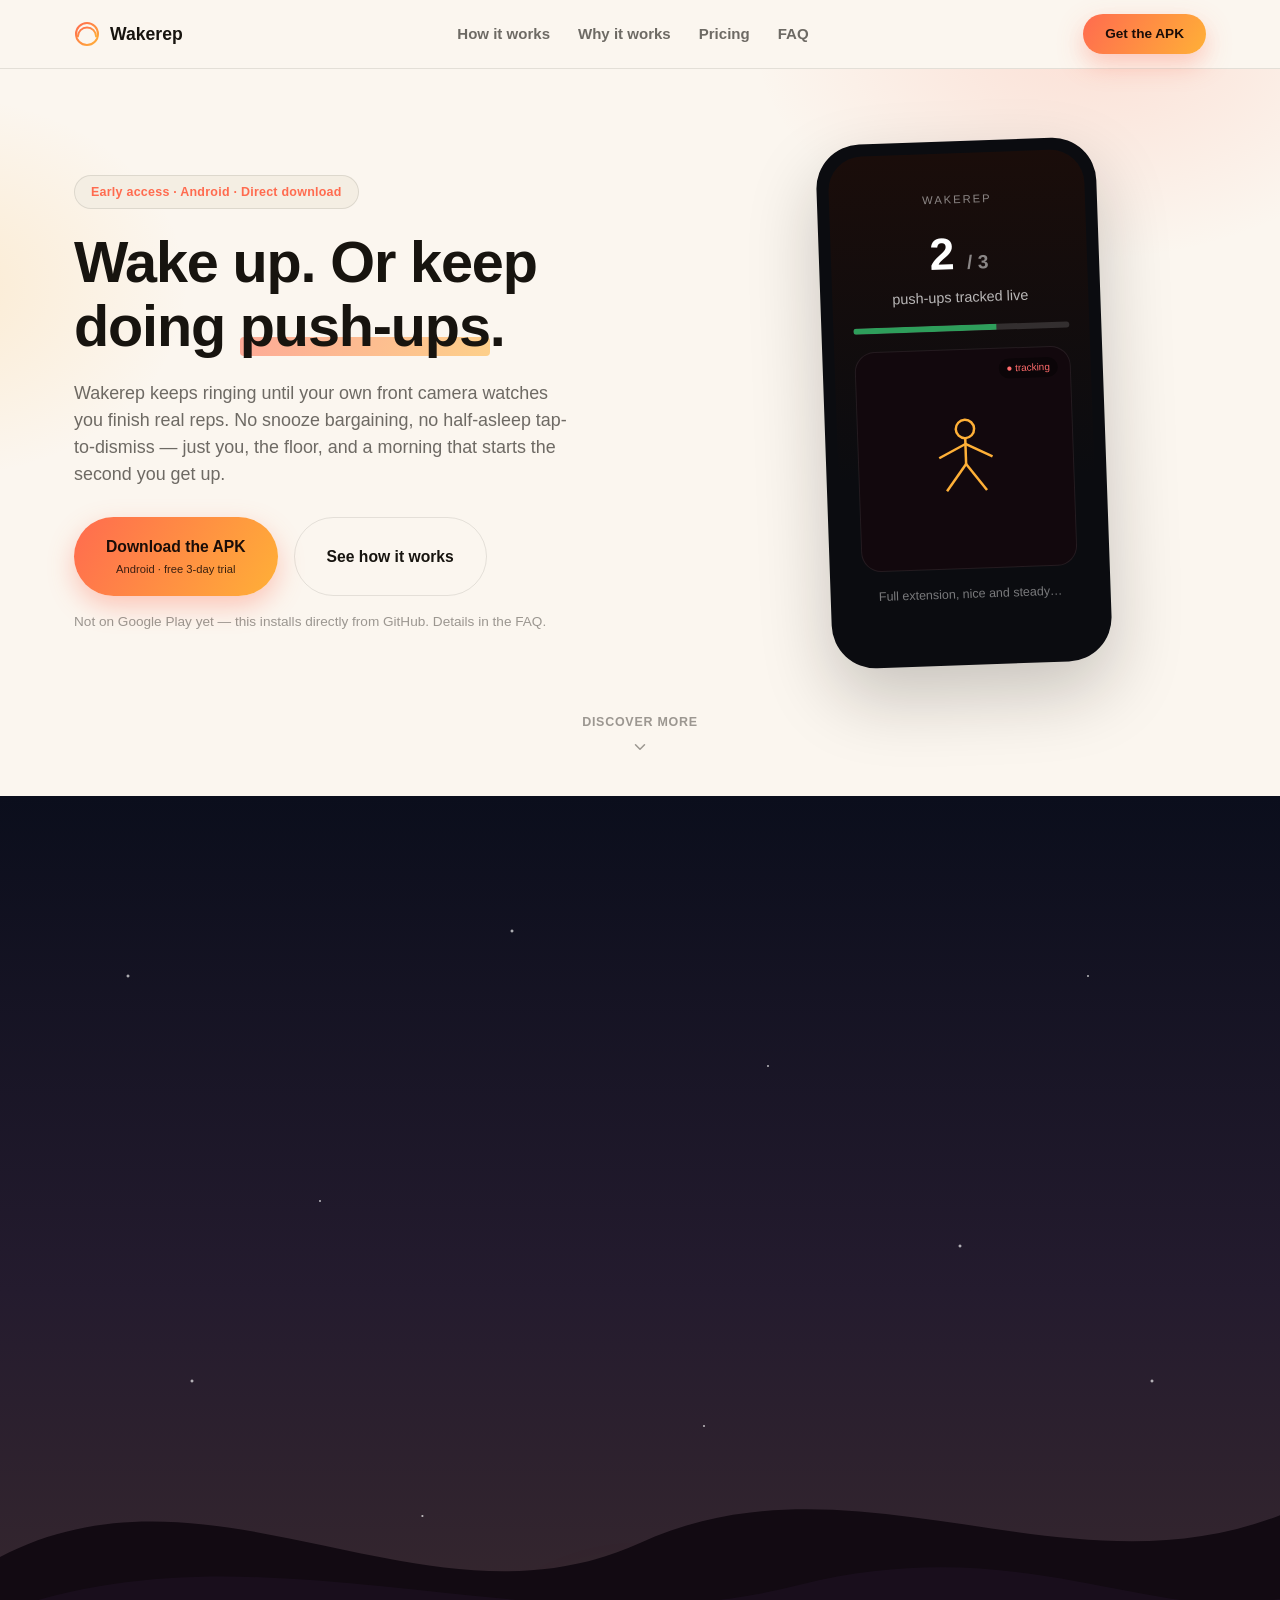
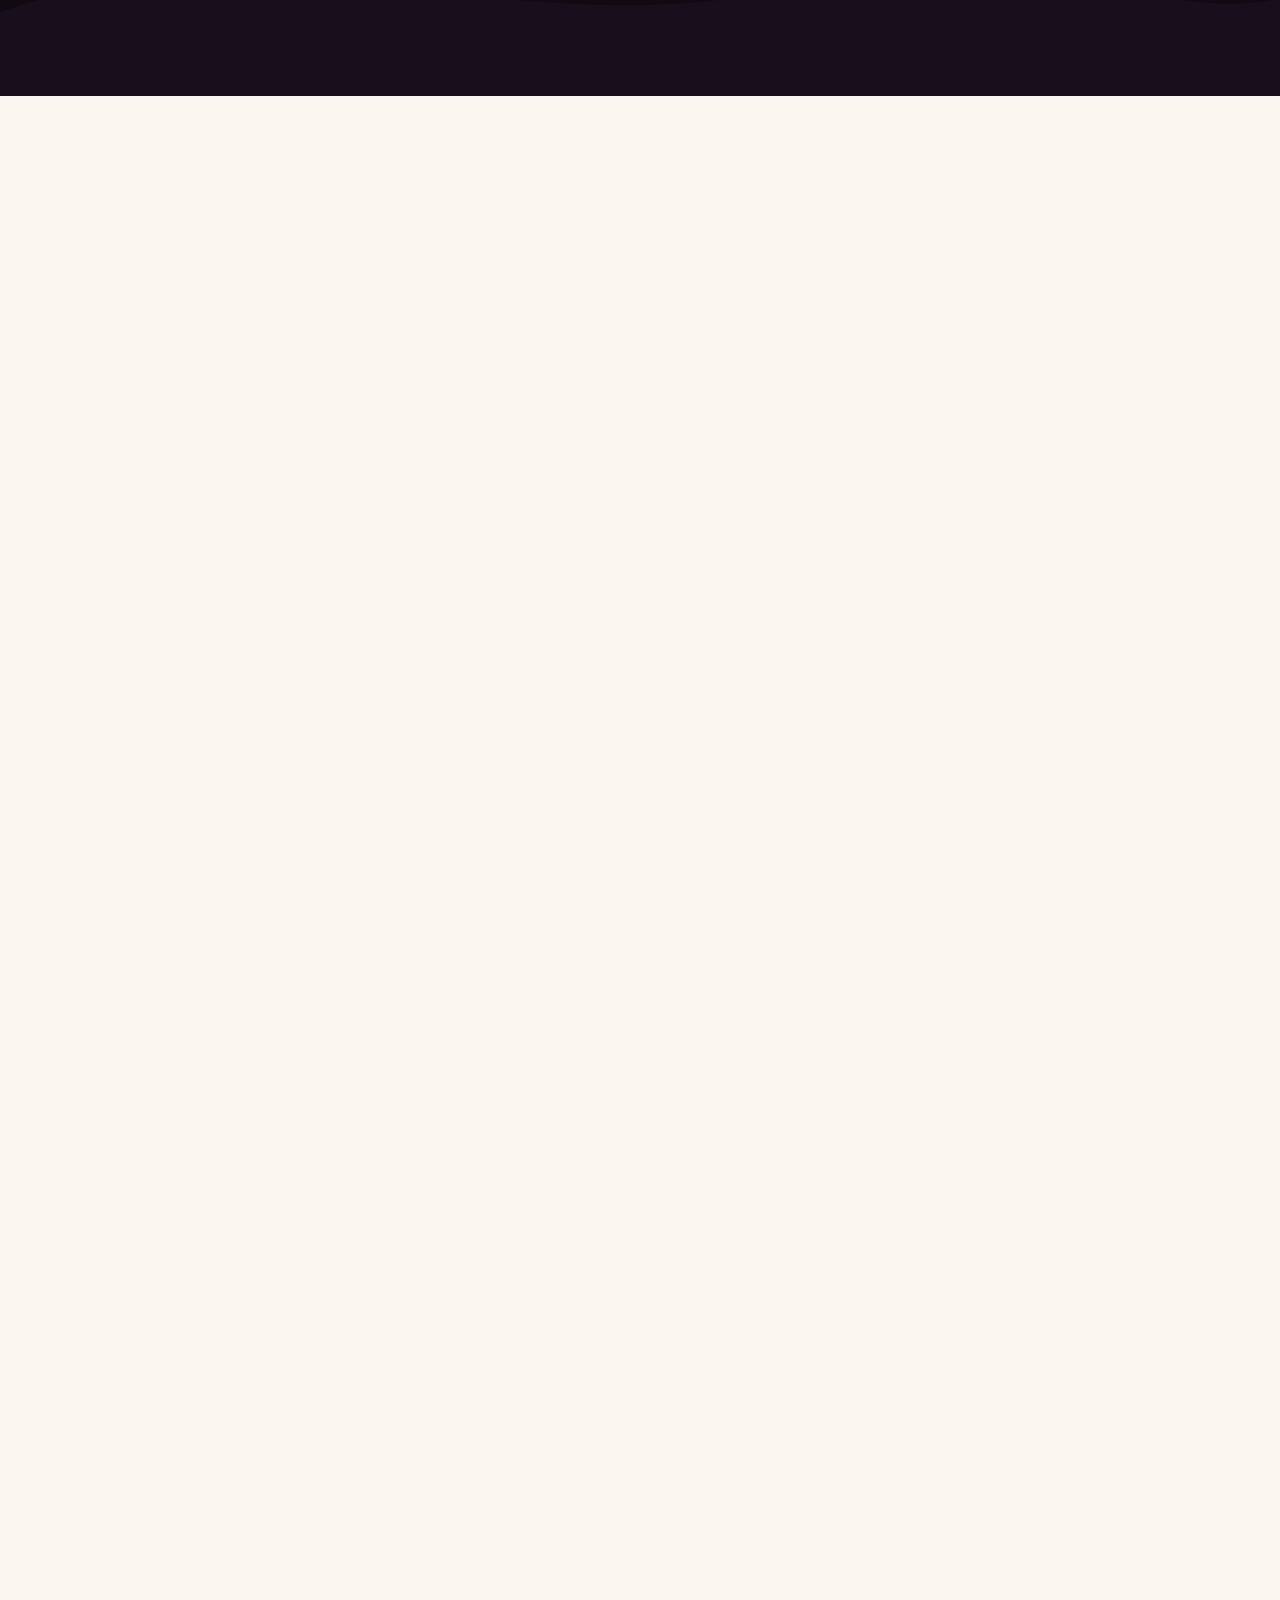
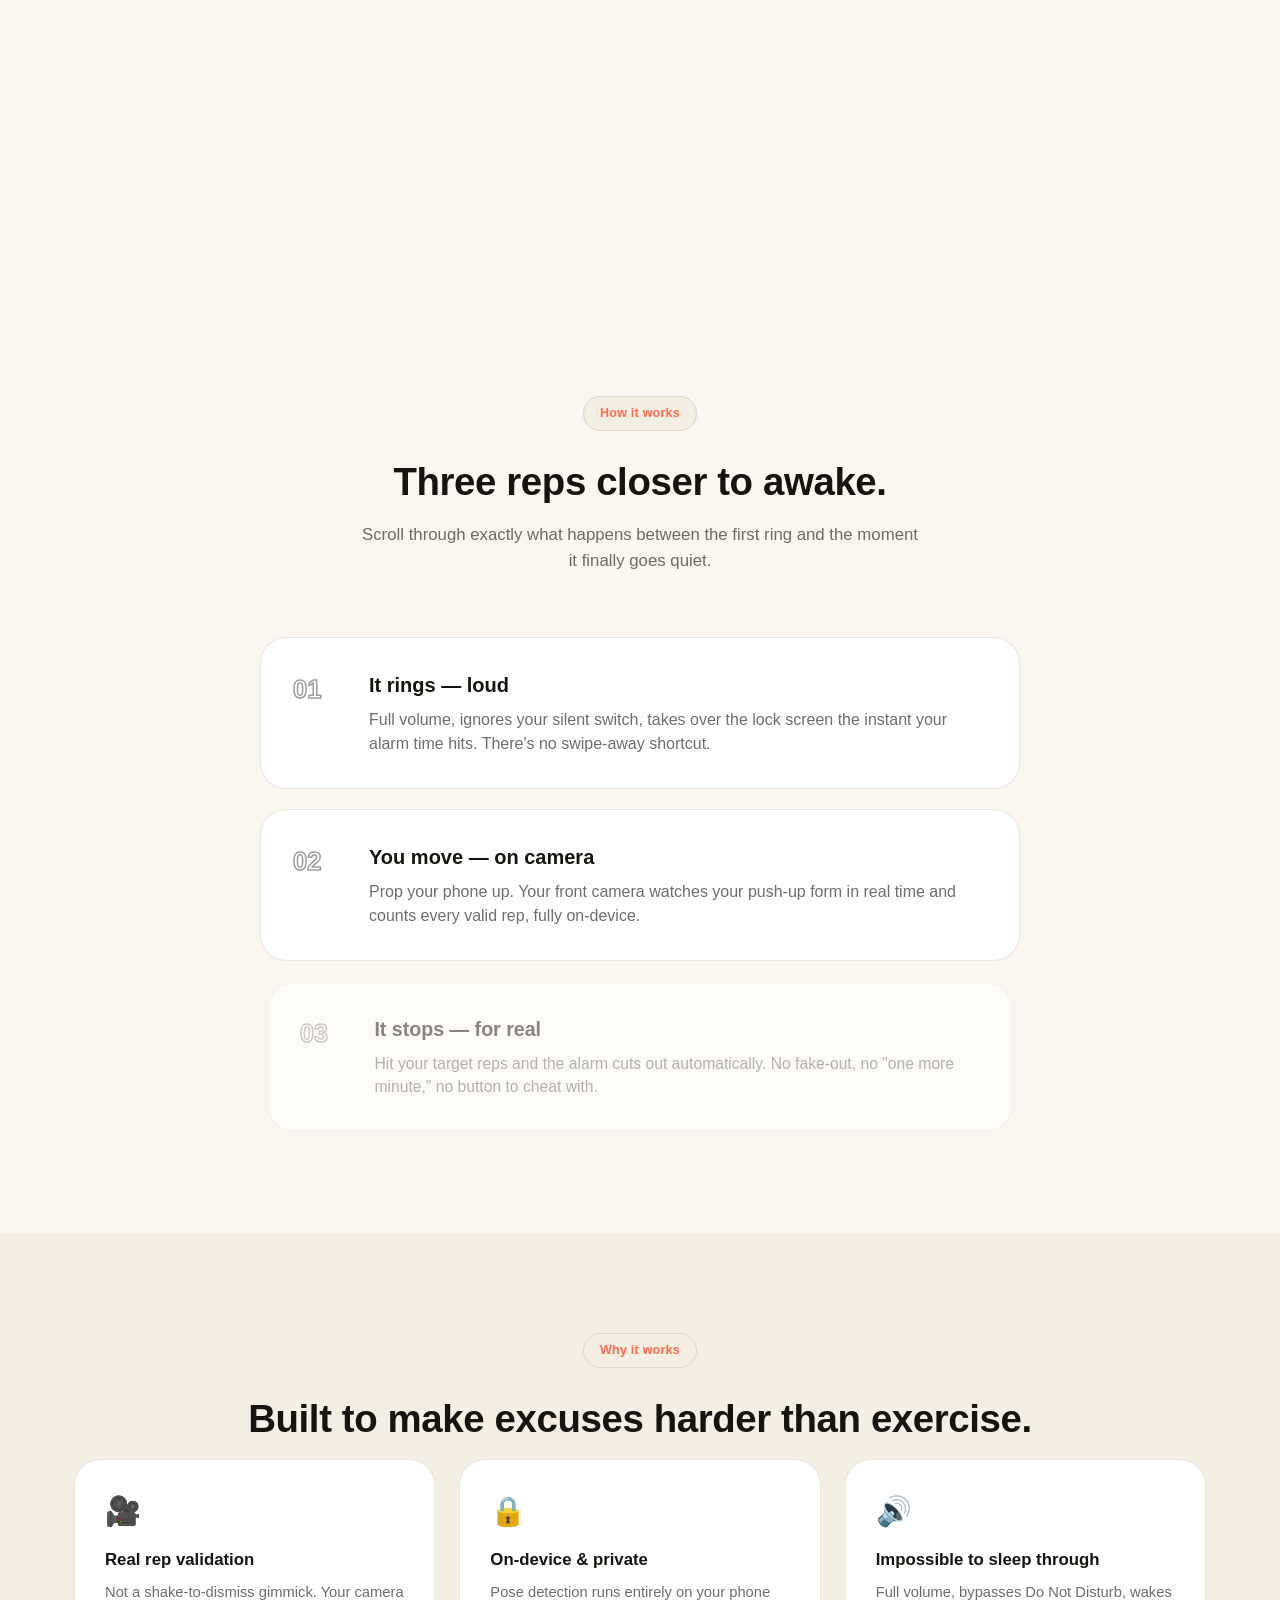
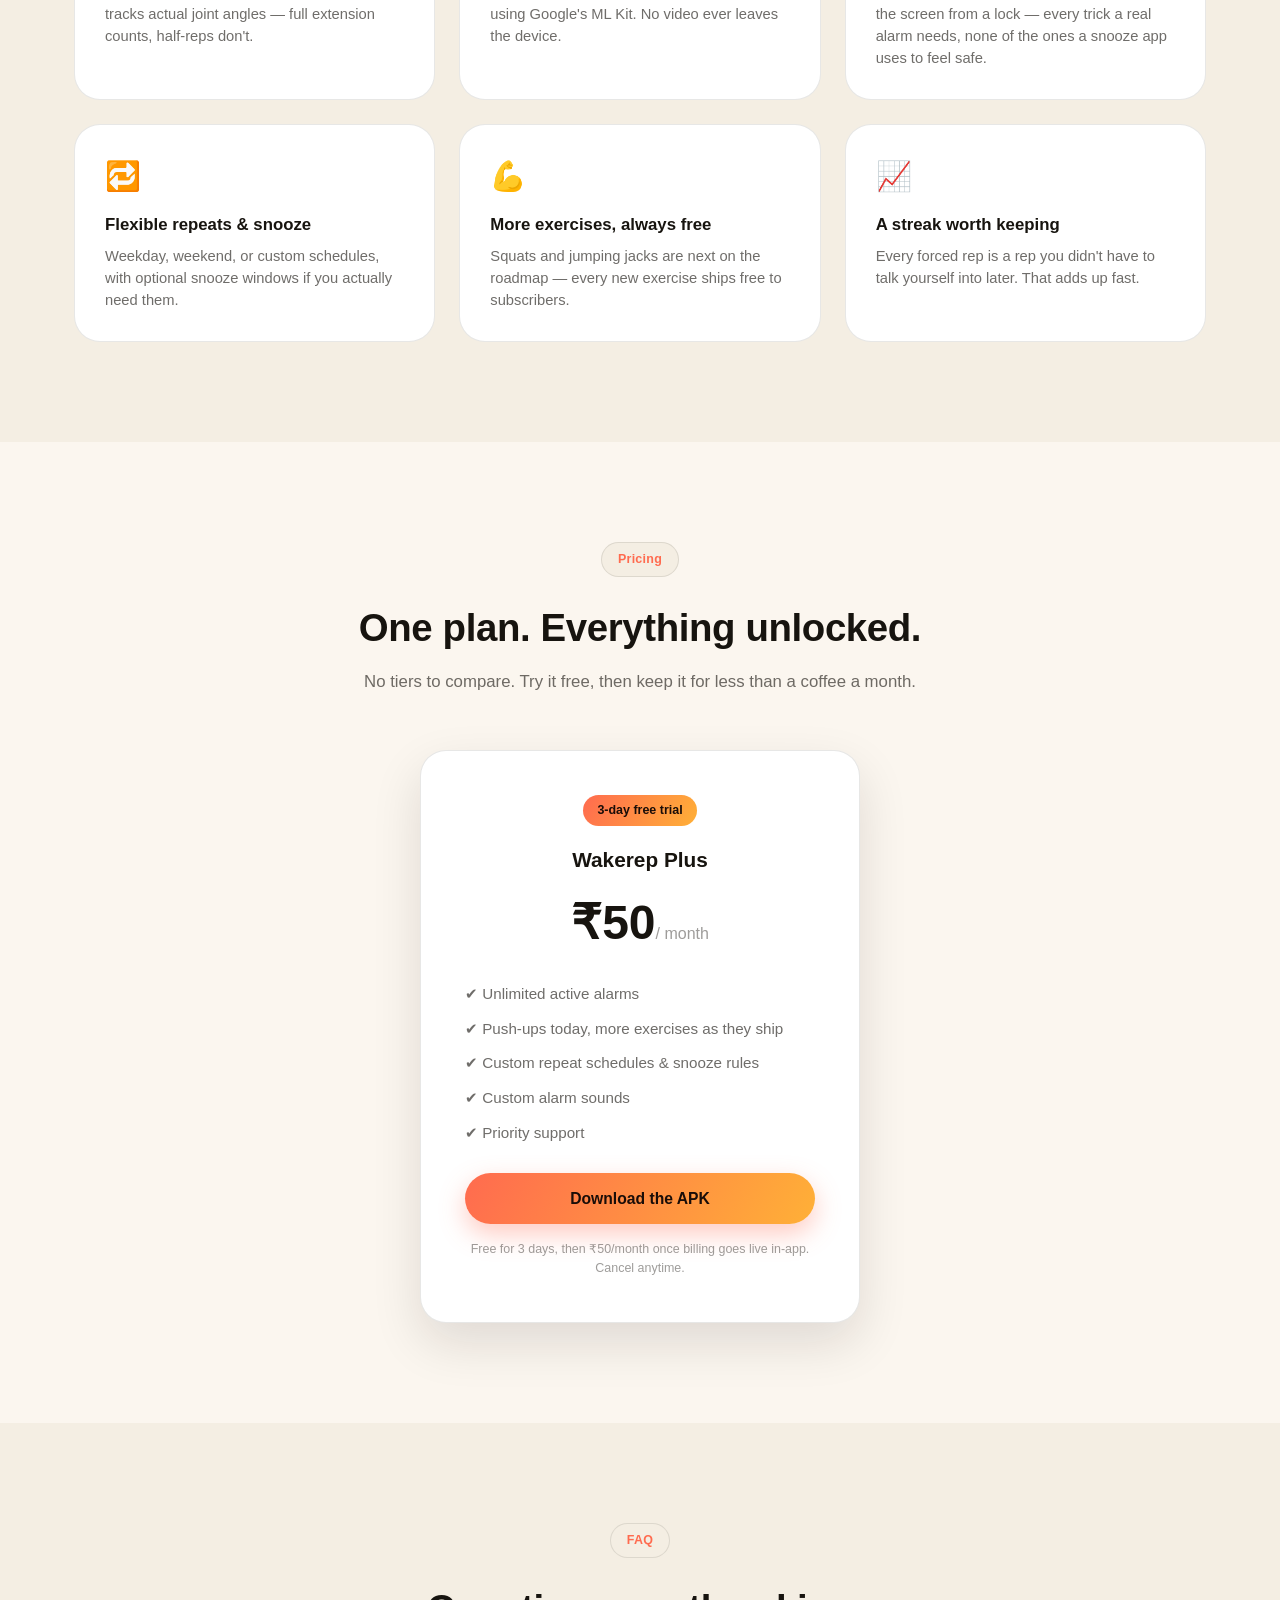
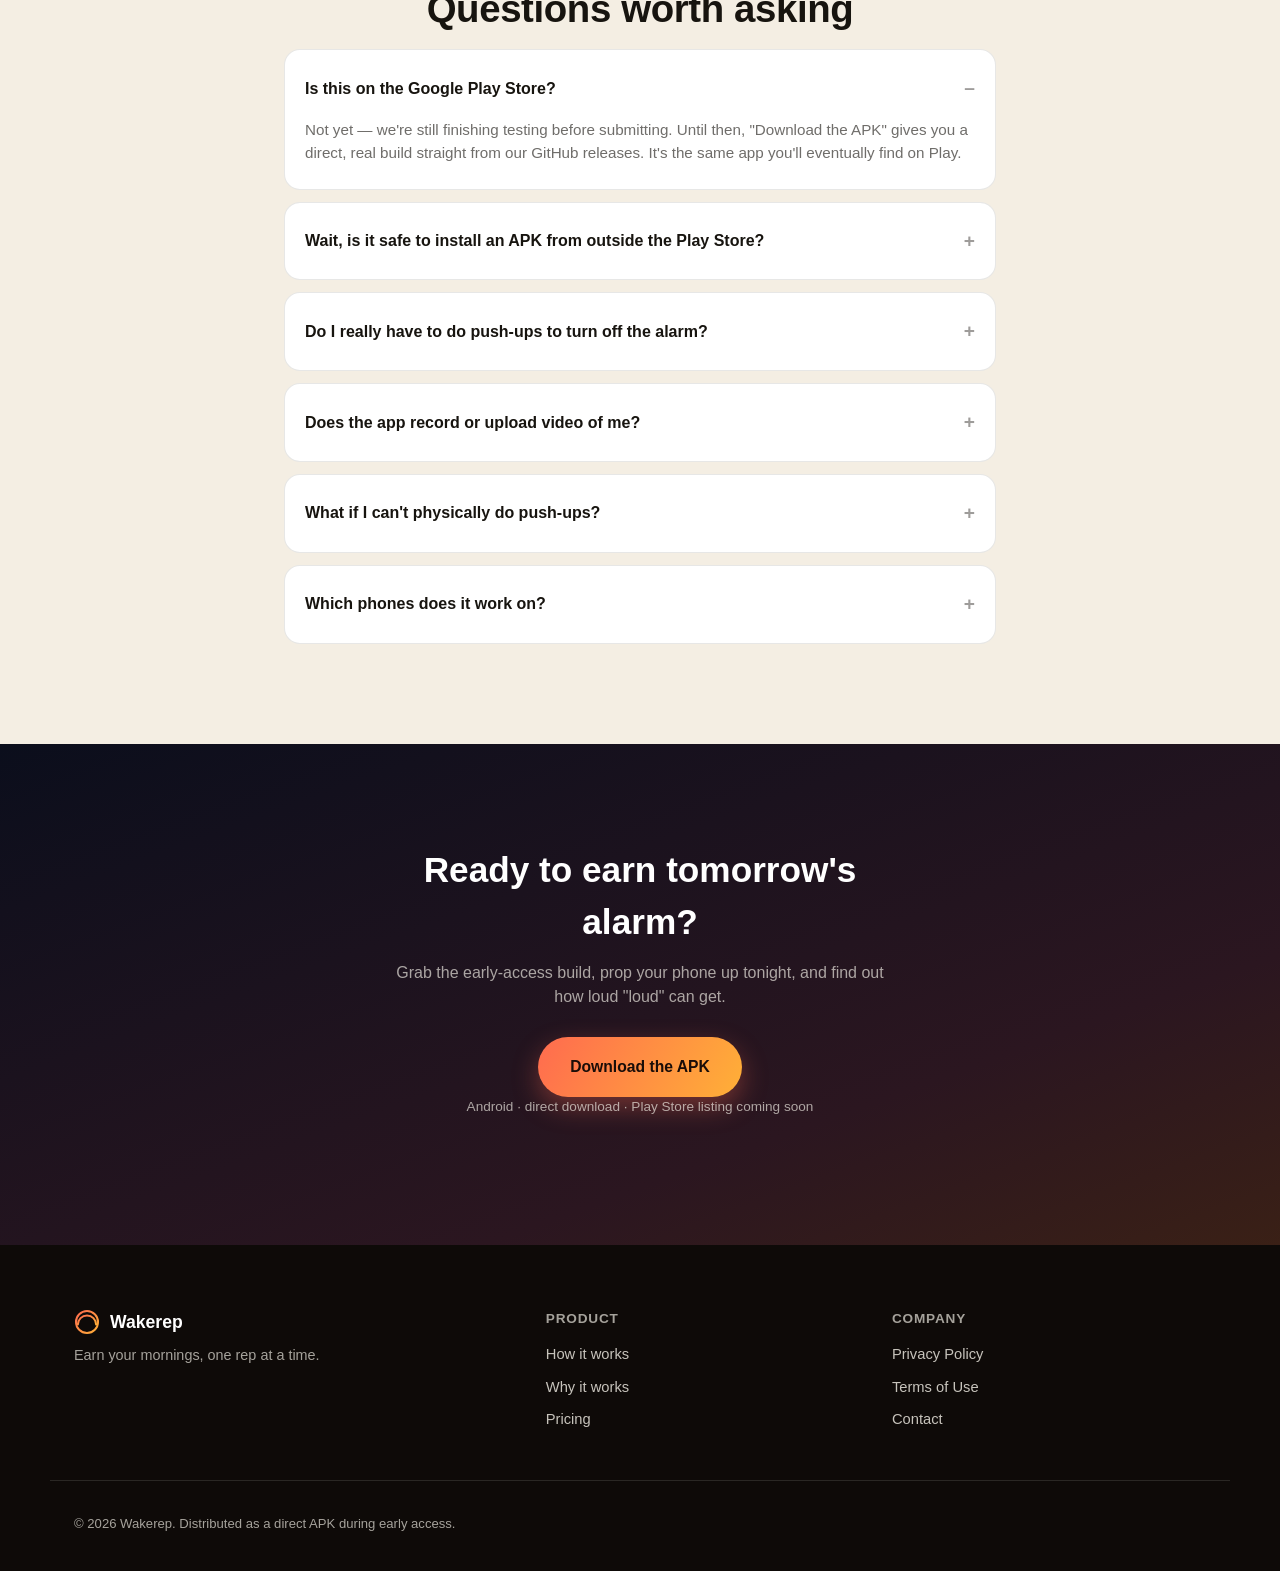
==== commit 7d9fb237: "Rename product from MorningAlarm to Wakerep Verified "Wakerep" has no conflicting apps on the App St" ====
--- a/website/index.html
+++ b/website/index.html
@@ -3,8 +3,8 @@
 <head>
 <meta charset="UTF-8">
 <meta name="viewport" content="width=device-width, initial-scale=1.0">
-<title>MorningAlarm — The alarm you can't talk your way out of</title>
-<meta name="description" content="MorningAlarm keeps ringing until your camera watches you finish real push-ups. On-device, private, and free for 3 days.">
+<title>Wakerep — The alarm you can't talk your way out of</title>
+<meta name="description" content="Wakerep keeps ringing until your camera watches you finish real push-ups. On-device, private, and free for 3 days.">
 <link rel="icon" href="data:image/svg+xml,<svg xmlns=%22http://www.w3.org/2000/svg%22 viewBox=%220 0 100 100%22><text y=%22.9em%22 font-size=%2290%22>⏰</text></svg>">
 <link rel="stylesheet" href="css/style.css">
 </head>
@@ -23,7 +23,7 @@
           </linearGradient>
         </defs>
       </svg>
-      MorningAlarm
+      Wakerep
     </a>
     <nav class="nav-links">
       <a href="#how-it-works">How it works</a>
@@ -31,7 +31,7 @@
       <a href="#pricing">Pricing</a>
       <a href="#faq">FAQ</a>
     </nav>
-    <a href="https://github.com/ramcc007/morning-alarm-app/releases/download/debug-latest/morningalarm.apk" class="btn btn-primary btn-small" data-apk-link>Get the APK</a>
+    <a href="https://github.com/ramcc007/morning-alarm-app/releases/download/debug-latest/wakerep.apk" class="btn btn-primary btn-small" data-apk-link>Get the APK</a>
     <button class="nav-toggle" id="navToggle" aria-label="Toggle menu">☰</button>
   </div>
 </header>
@@ -45,12 +45,12 @@
         <span class="eyebrow">Early access · Android · Direct download</span>
         <h1>Wake up. Or keep doing <span class="text-underline">push-ups</span>.</h1>
         <p class="lede">
-          MorningAlarm keeps ringing until your own front camera watches you
+          Wakerep keeps ringing until your own front camera watches you
           finish real reps. No snooze bargaining, no half-asleep tap-to-dismiss —
           just you, the floor, and a morning that starts the second you get up.
         </p>
         <div class="hero-actions">
-          <a href="https://github.com/ramcc007/morning-alarm-app/releases/download/debug-latest/morningalarm.apk" class="btn btn-primary btn-large" data-apk-link>
+          <a href="https://github.com/ramcc007/morning-alarm-app/releases/download/debug-latest/wakerep.apk" class="btn btn-primary btn-large" data-apk-link>
             <span>Download the APK</span>
             <small>Android · free 3-day trial</small>
           </a>
@@ -63,7 +63,7 @@
         <div class="phone-mock">
           <div class="phone-notch"></div>
           <div class="phone-screen">
-            <p class="ring-label">MORNING ALARM</p>
+            <p class="ring-label">WAKEREP</p>
             <p class="ring-count">2 <span>/ 3</span></p>
             <p class="ring-sub">push-ups tracked live</p>
             <div class="ring-progress"><span style="width:66%"></span></div>
@@ -189,7 +189,7 @@
       <p class="section-sub">No tiers to compare. Try it free, then keep it for less than a coffee a month.</p>
       <div class="pricing-card">
         <div class="pricing-badge">3-day free trial</div>
-        <h3>MorningAlarm Plus</h3>
+        <h3>Wakerep Plus</h3>
         <p class="price"><span class="price-amount">₹50</span><span class="price-period">/ month</span></p>
         <ul class="pricing-features">
           <li>✔ Unlimited active alarms</li>
@@ -198,7 +198,7 @@
           <li>✔ Custom alarm sounds</li>
           <li>✔ Priority support</li>
         </ul>
-        <a href="https://github.com/ramcc007/morning-alarm-app/releases/download/debug-latest/morningalarm.apk" class="btn btn-primary btn-block" data-apk-link>Download the APK</a>
+        <a href="https://github.com/ramcc007/morning-alarm-app/releases/download/debug-latest/wakerep.apk" class="btn btn-primary btn-block" data-apk-link>Download the APK</a>
         <p class="pricing-fine">Free for 3 days, then ₹50/month once billing goes live in-app. Cancel anytime.</p>
       </div>
     </div>
@@ -243,7 +243,7 @@
     <div class="container cta-inner">
       <h2>Ready to earn tomorrow's alarm?</h2>
       <p>Grab the early-access build, prop your phone up tonight, and find out how loud "loud" can get.</p>
-      <a href="https://github.com/ramcc007/morning-alarm-app/releases/download/debug-latest/morningalarm.apk" class="btn btn-primary btn-large" data-apk-link>Download the APK</a>
+      <a href="https://github.com/ramcc007/morning-alarm-app/releases/download/debug-latest/wakerep.apk" class="btn btn-primary btn-large" data-apk-link>Download the APK</a>
       <p class="waitlist-note">Android · direct download · Play Store listing coming soon</p>
     </div>
   </section>
@@ -264,7 +264,7 @@
             </linearGradient>
           </defs>
         </svg>
-        MorningAlarm
+        Wakerep
       </a>
       <p class="footer-tagline">Earn your mornings, one rep at a time.</p>
     </div>
@@ -278,11 +278,11 @@
       <h4>Company</h4>
       <a href="privacy.html">Privacy Policy</a>
       <a href="terms.html">Terms of Use</a>
-      <a href="mailto:support@morningalarm.app">Contact</a>
+      <a href="mailto:support@wakerep.app">Contact</a>
     </div>
   </div>
   <div class="container footer-bottom">
-    <p>&copy; 2026 MorningAlarm. Distributed as a direct APK during early access.</p>
+    <p>&copy; 2026 Wakerep. Distributed as a direct APK during early access.</p>
   </div>
 </footer>
 
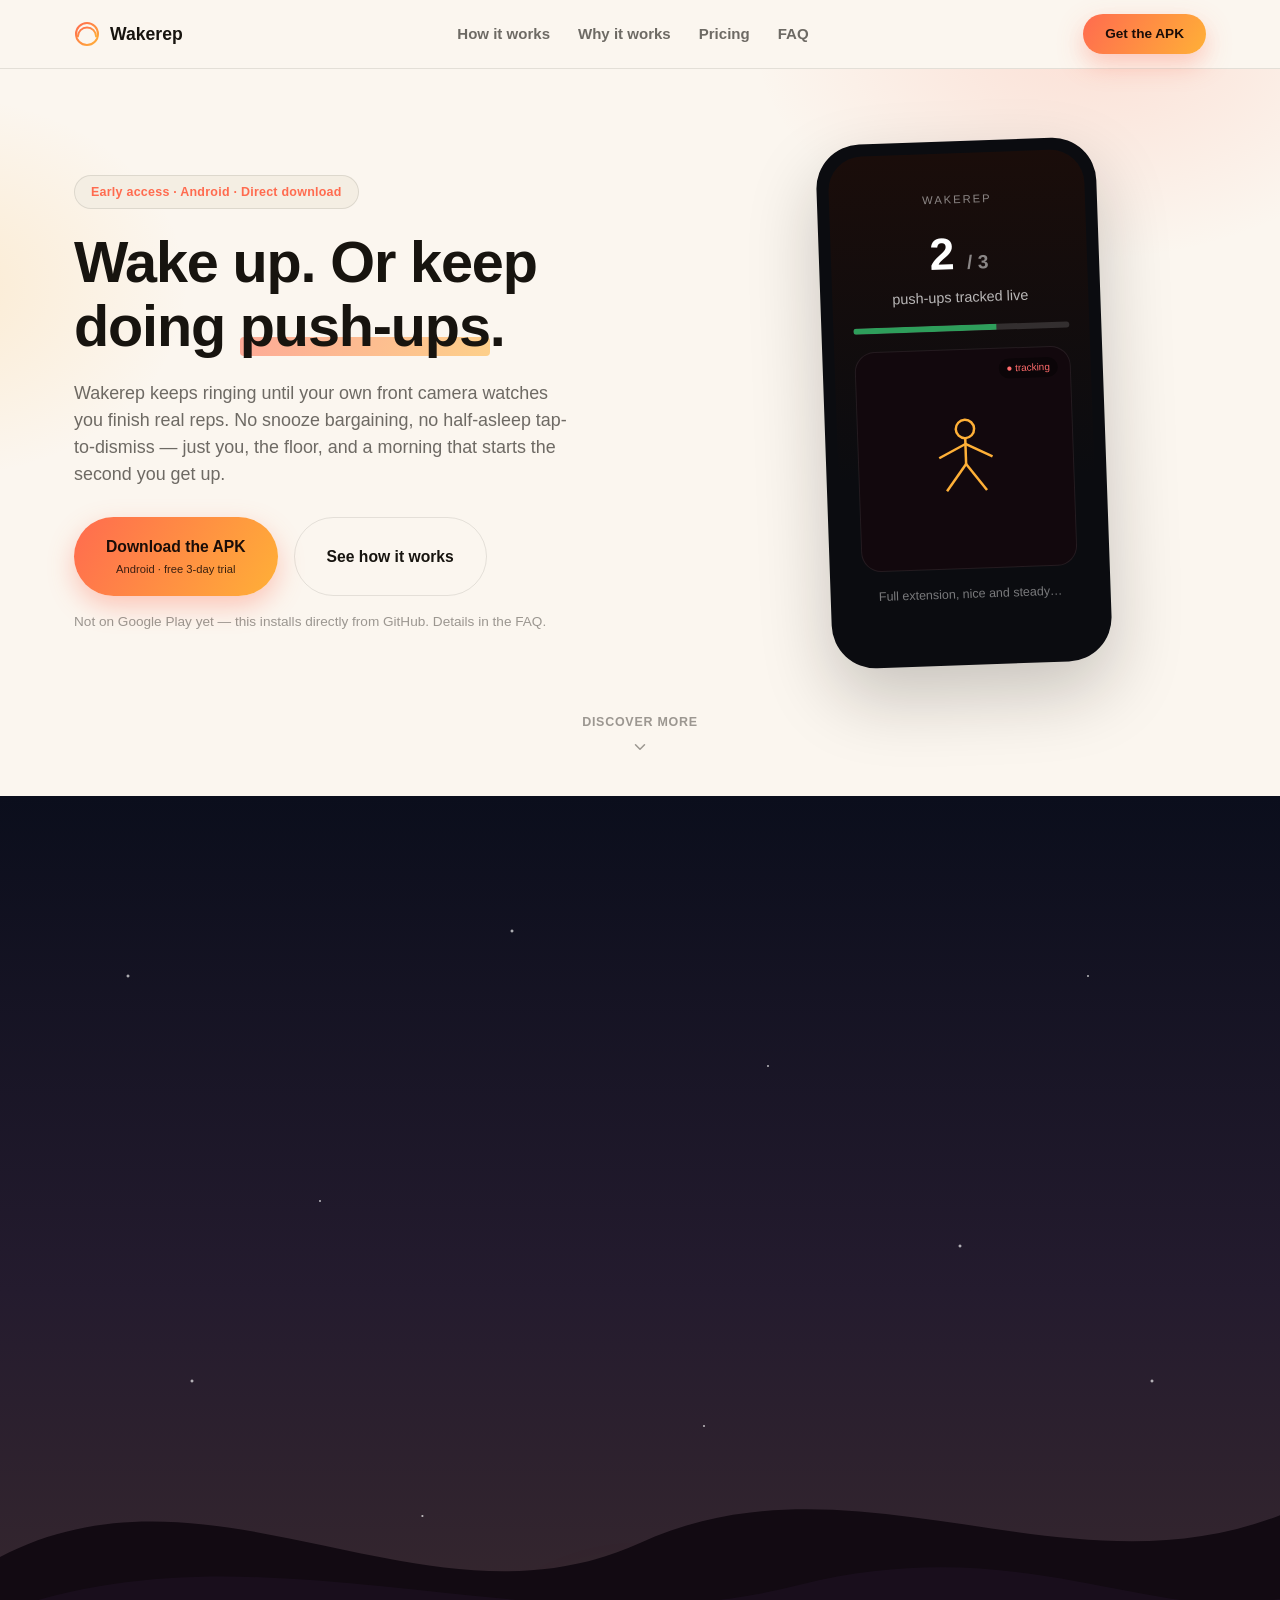
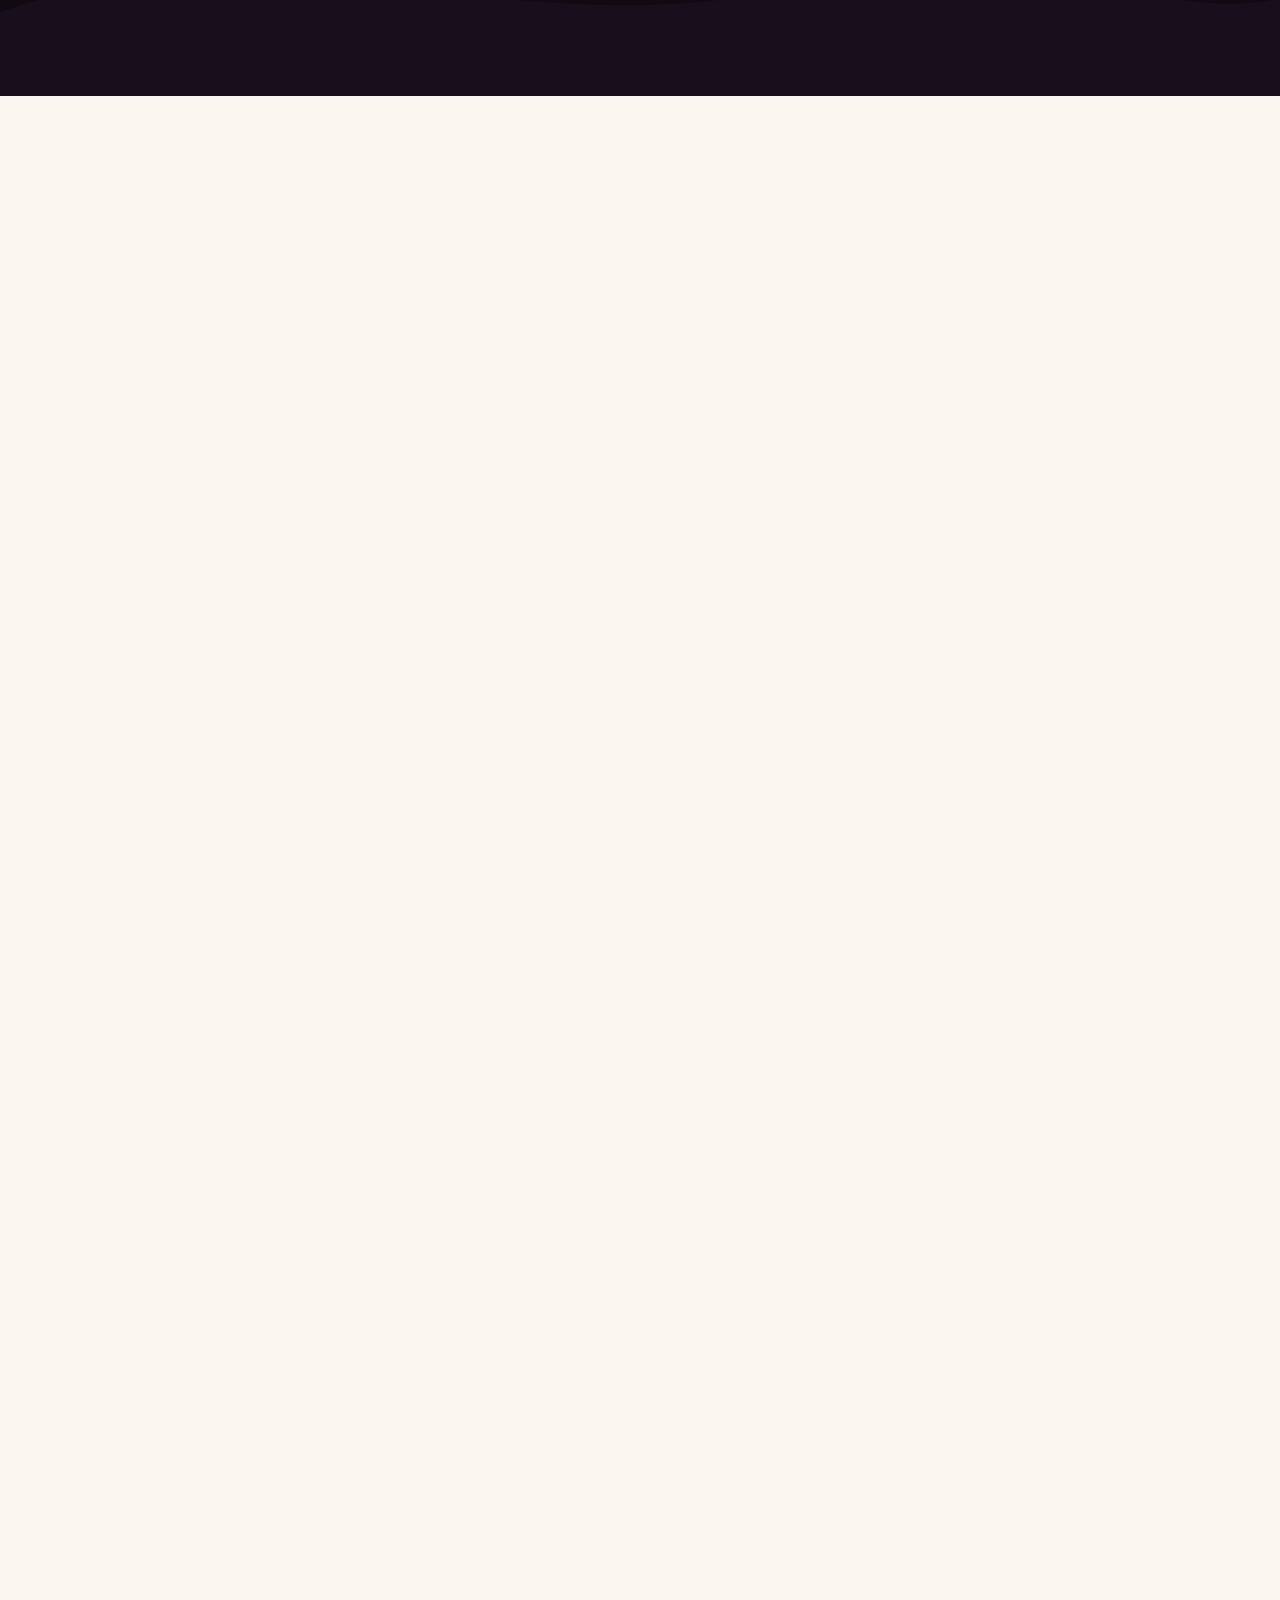
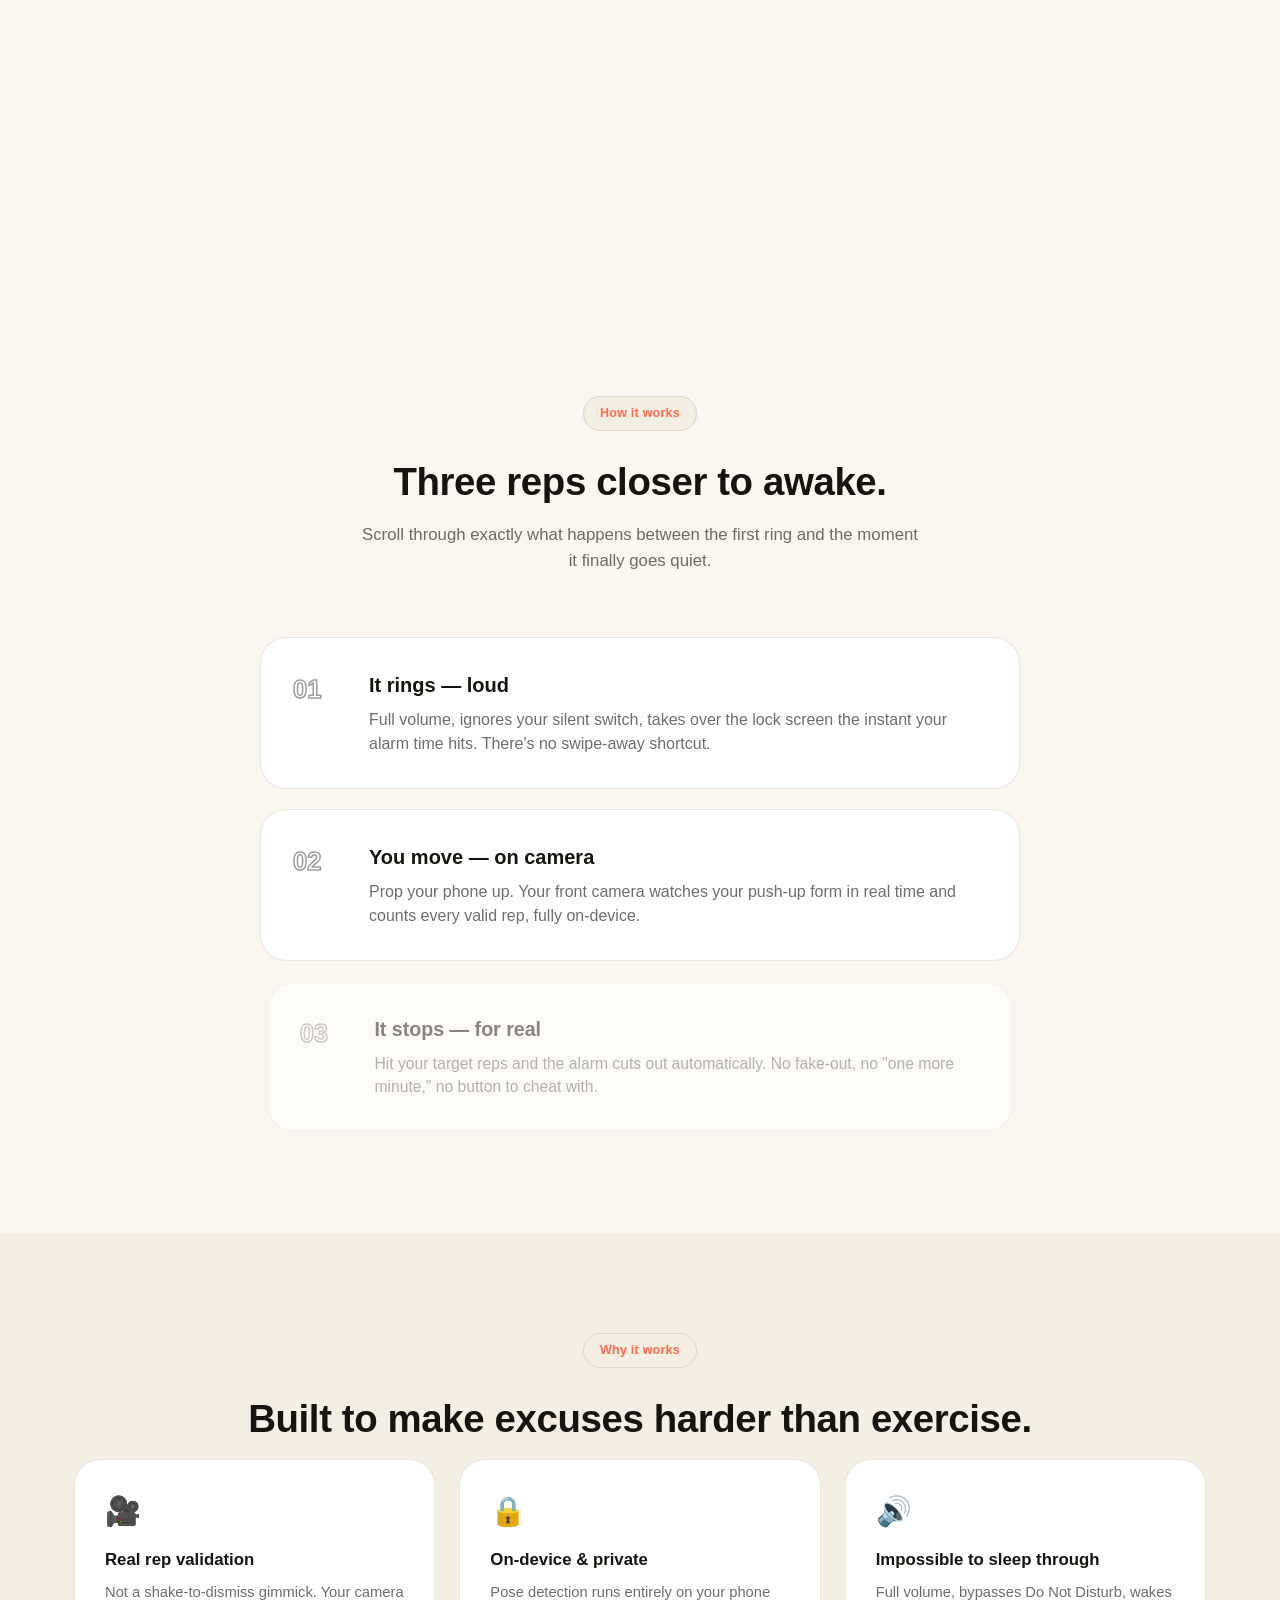
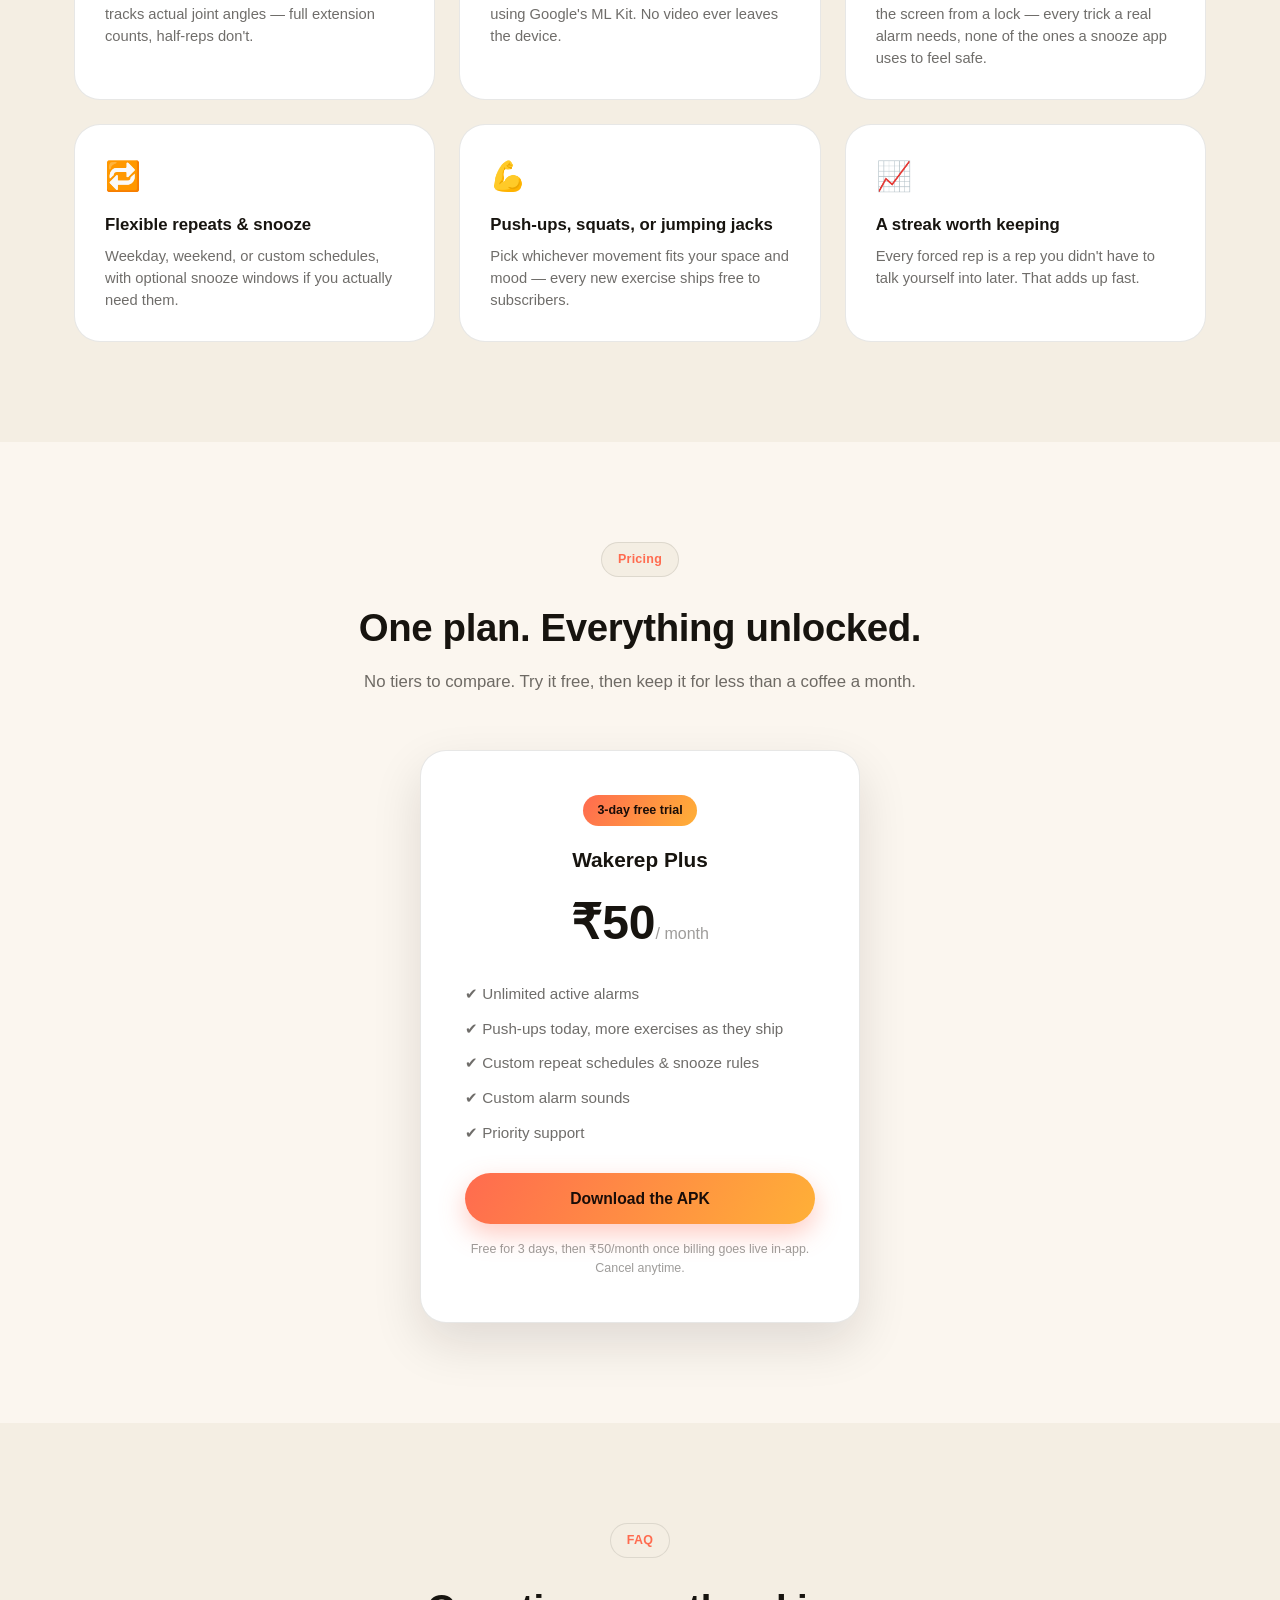
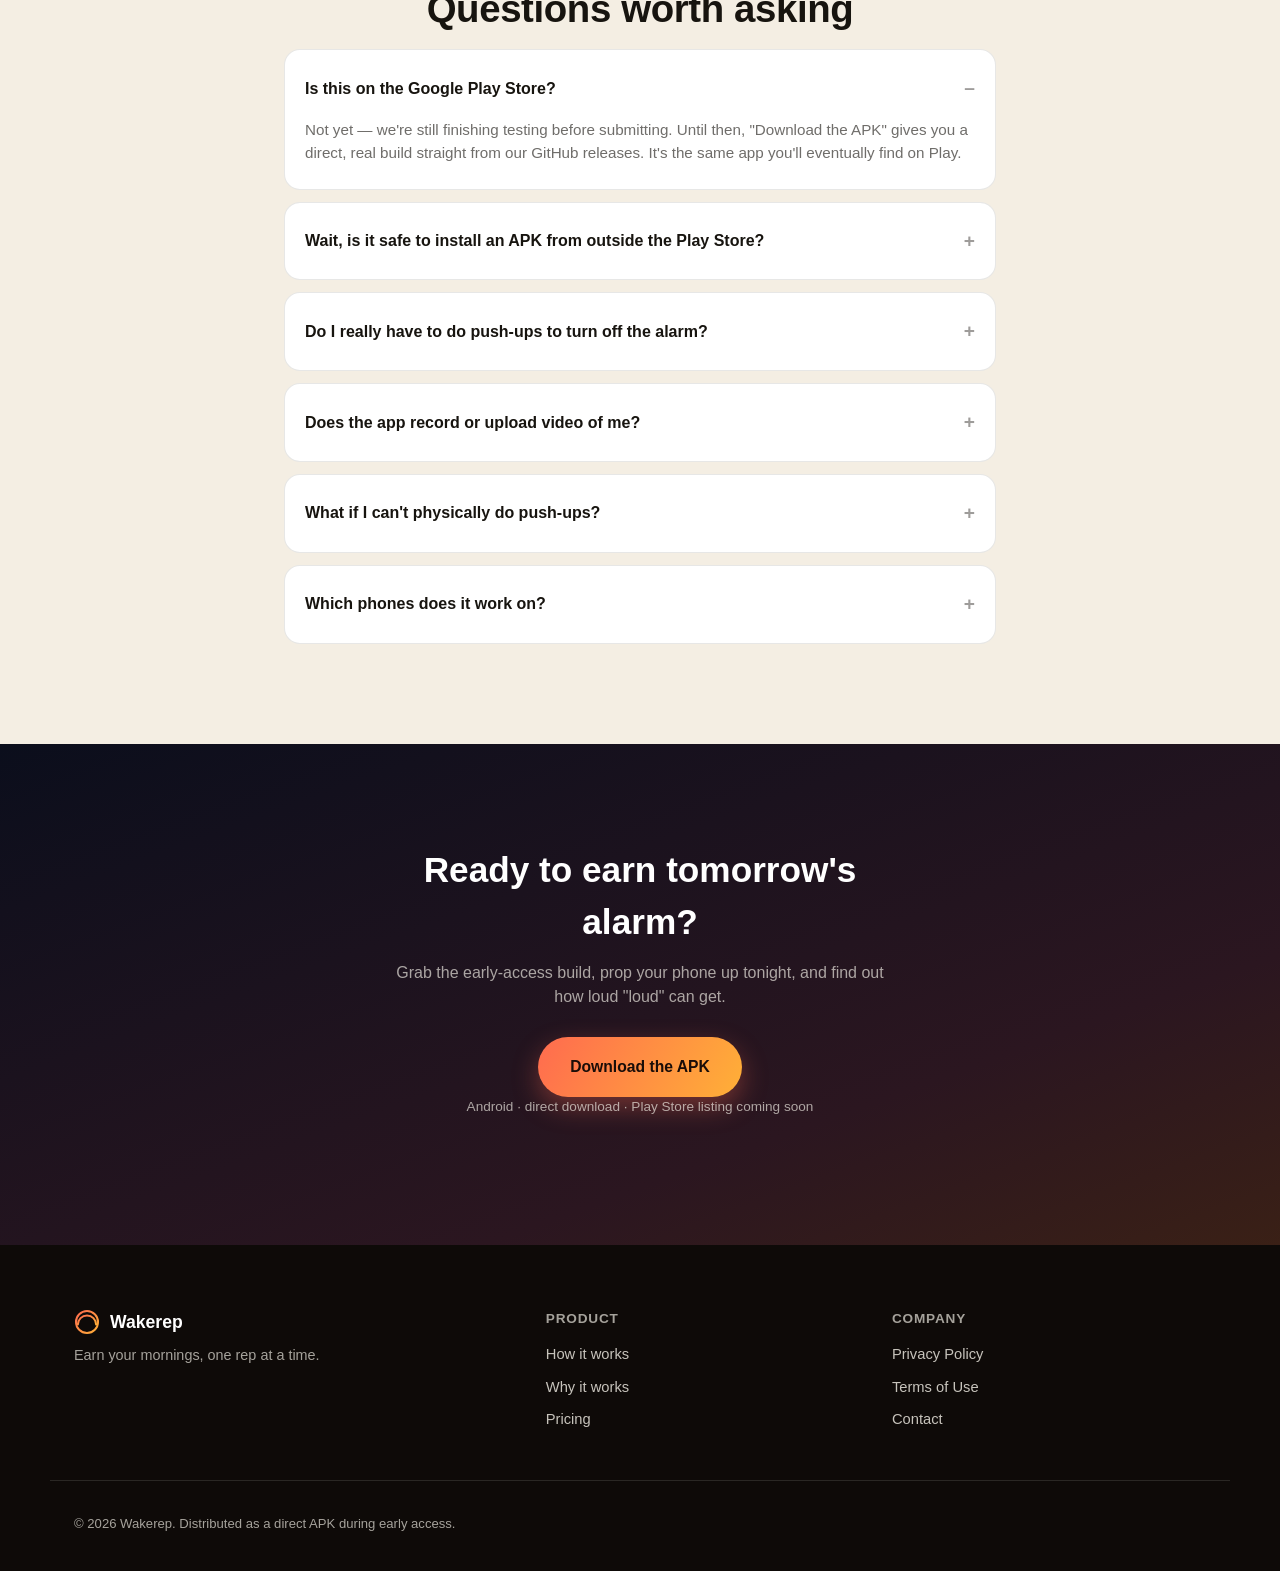
==== commit 7095a674: "Add squats and jumping jacks as real exercise options - Extract the push-up detector's angle-trackin" ====
--- a/website/index.html
+++ b/website/index.html
@@ -169,8 +169,8 @@
         </div>
         <div class="feature-card">
           <div class="feature-icon">💪</div>
-          <h3>More exercises, always free</h3>
-          <p>Squats and jumping jacks are next on the roadmap — every new exercise ships free to subscribers.</p>
+          <h3>Push-ups, squats, or jumping jacks</h3>
+          <p>Pick whichever movement fits your space and mood — every new exercise ships free to subscribers.</p>
         </div>
         <div class="feature-card">
           <div class="feature-icon">📈</div>
@@ -228,7 +228,7 @@
         </details>
         <details class="faq-item">
           <summary>What if I can't physically do push-ups?</summary>
-          <p>We're actively building additional exercise types (squats, jumping jacks, and more) so everyone can find a movement that works for them. Push-ups ship first.</p>
+          <p>Pick squats or jumping jacks instead — both are built in and work the same way, just tracking different joints. More exercise types are still on the way.</p>
         </details>
         <details class="faq-item">
           <summary>Which phones does it work on?</summary>
